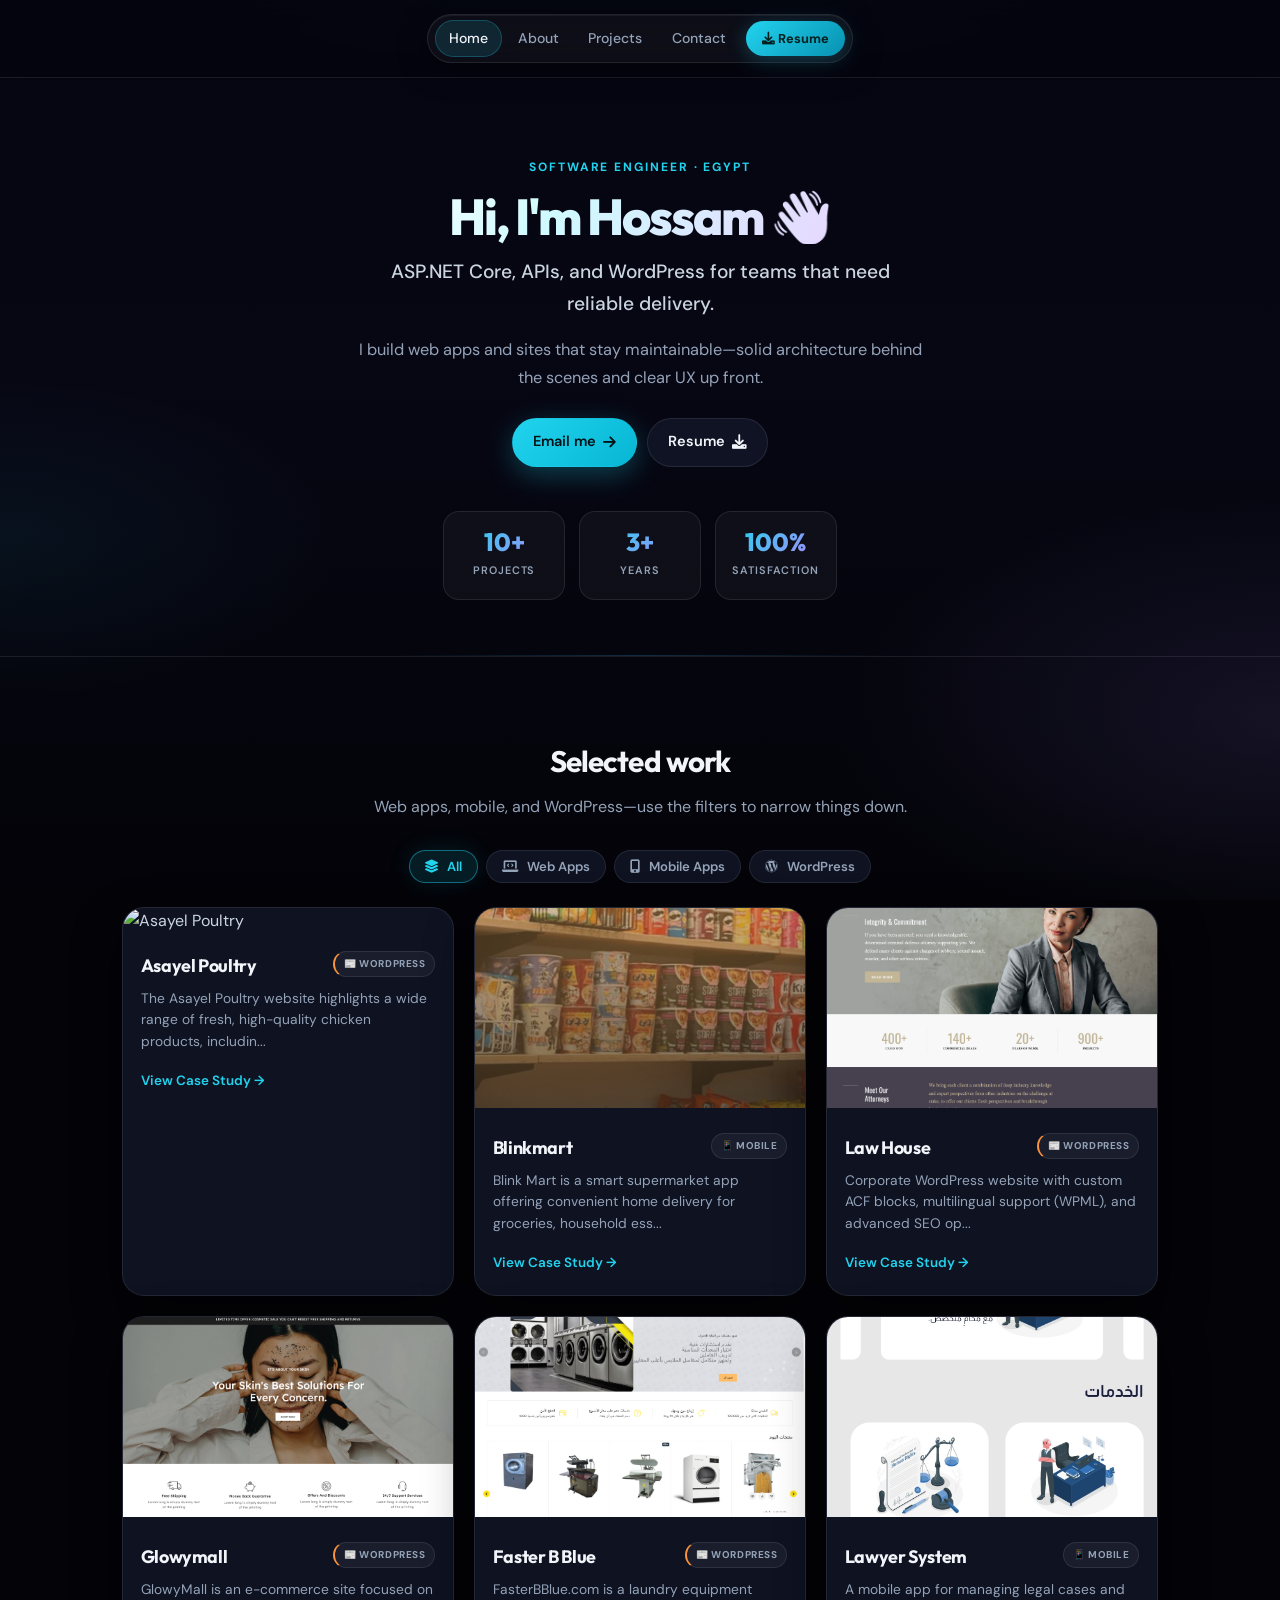
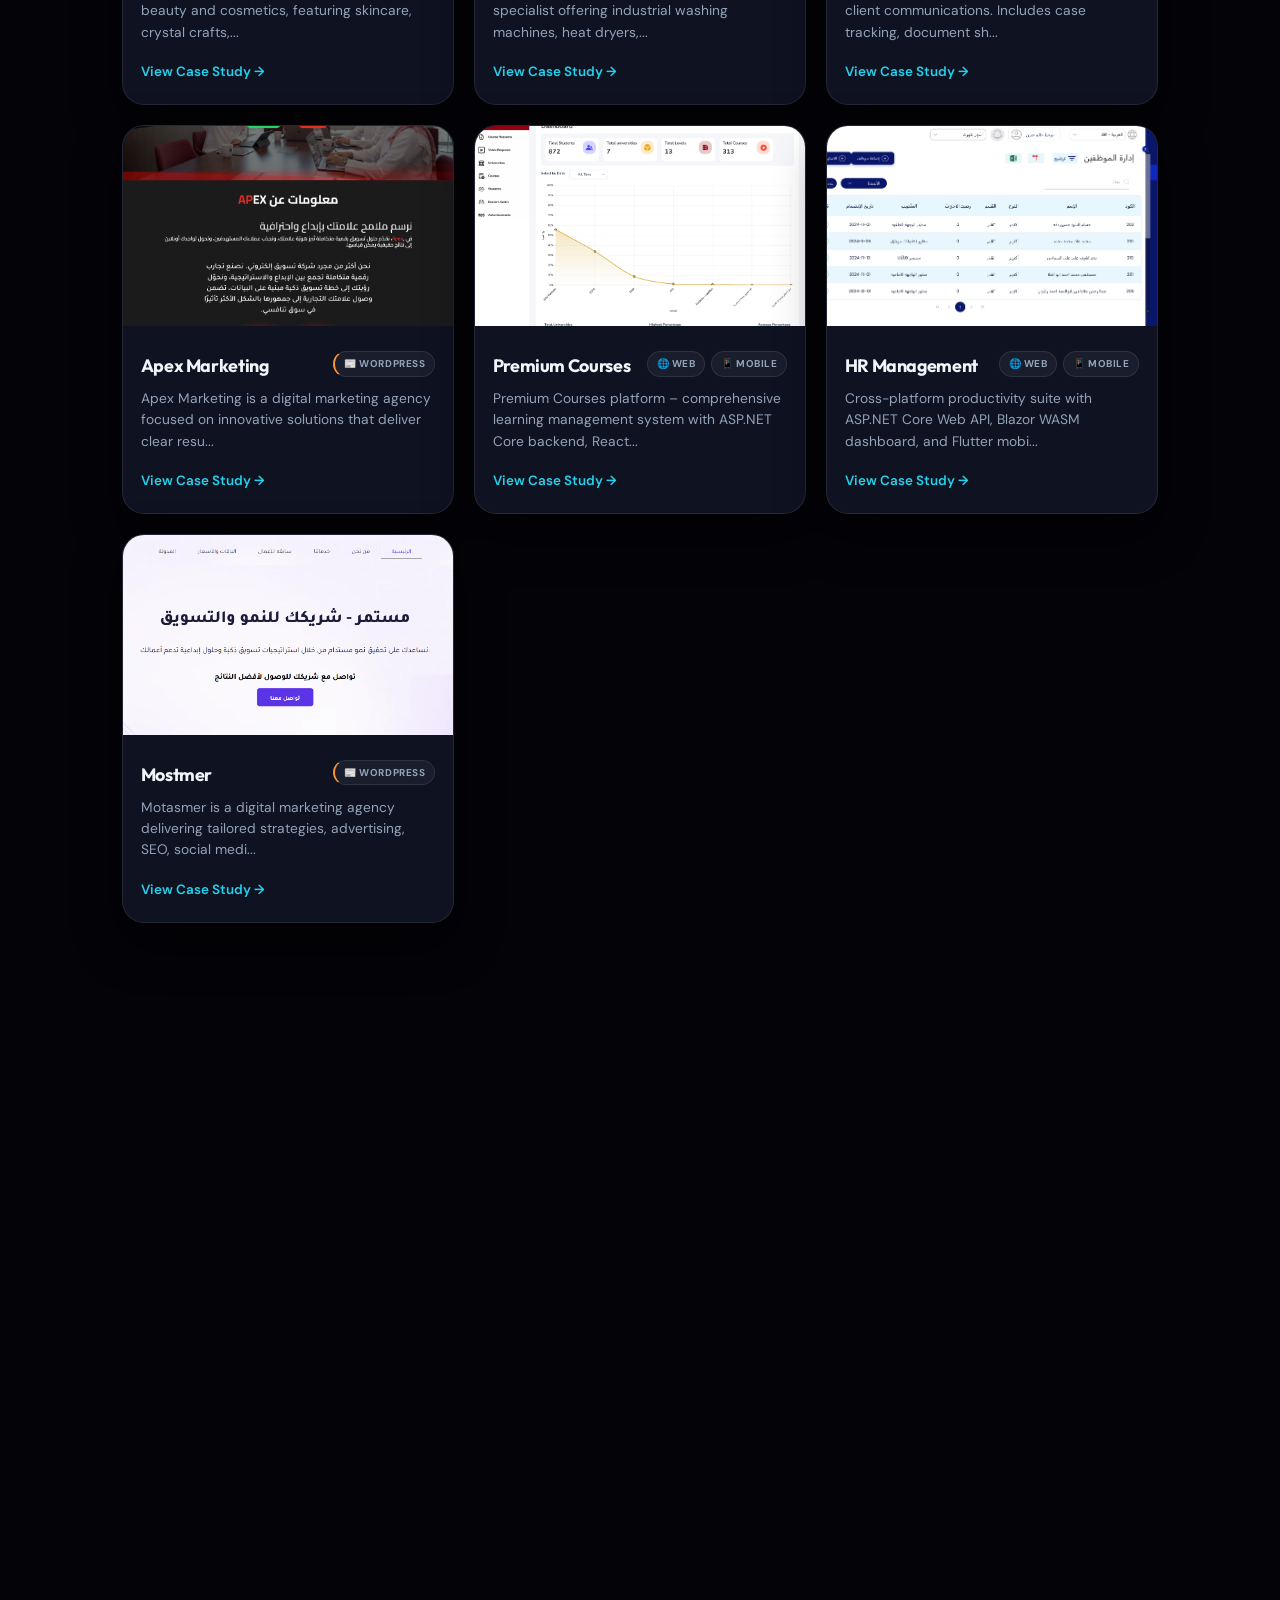
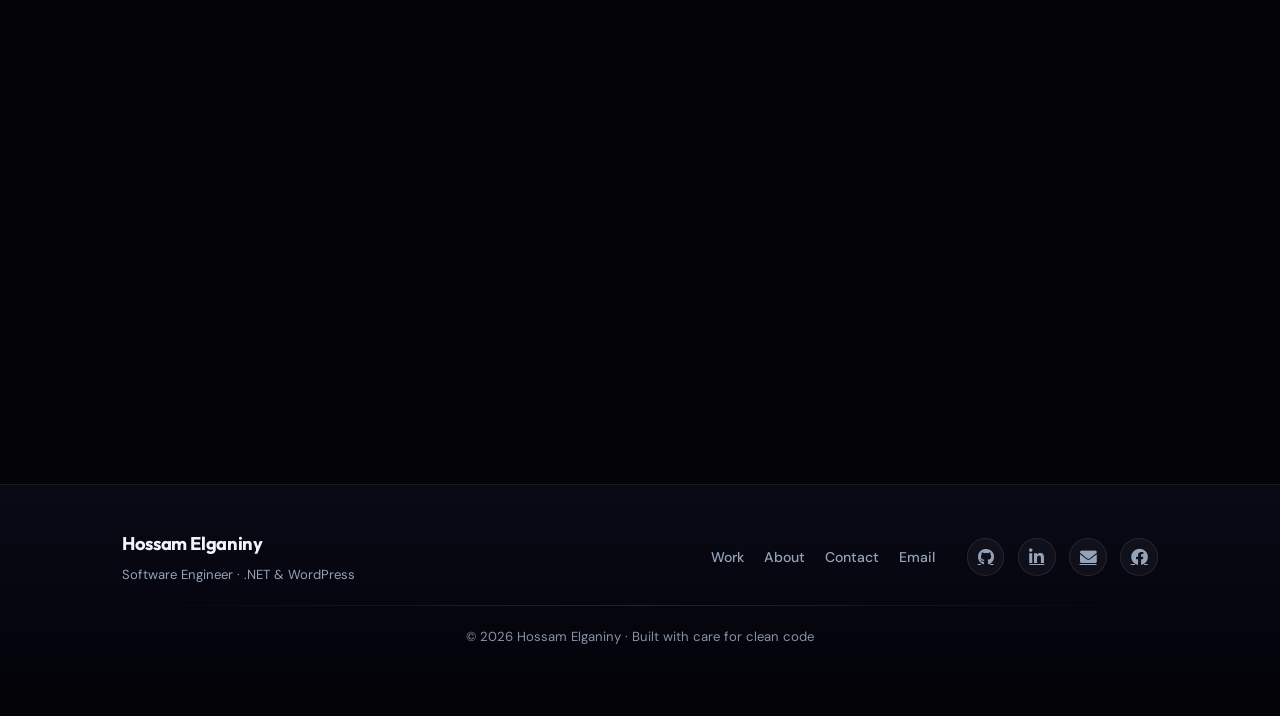
==== index.html @ e91861ee "Enhance EmailJS integration with visitor tracking and detailed logging" ====
<!DOCTYPE html>
<html lang="en">
<head>
  <meta charset="UTF-8">
  <meta name="viewport" content="width=device-width, initial-scale=1.0, viewport-fit=cover">
  <title>Hossam Elganiny | Software Engineer Portfolio</title>
  <!-- Outfit + DM Sans + Font Awesome -->
  <link href="https://fonts.googleapis.com/css2?family=DM+Sans:ital,opsz,wght@0,9..40,400;0,9..40,500;0,9..40,600;0,9..40,700&family=Outfit:wght@400;500;600;700;800&display=swap" rel="stylesheet">
  <link rel="stylesheet" href="https://cdnjs.cloudflare.com/ajax/libs/font-awesome/6.0.0-beta3/css/all.min.css">
  <link rel="stylesheet" href="styles.css">
</head>
<body>

<div id="ambient-layer">
  <canvas id="bg-canvas" aria-hidden="true"></canvas>
  <div class="ambient-gradient"></div>
</div>

<nav class="navbar" aria-label="Main">
  <div class="nav-container nav-container--center">
    <div class="nav-pill">
      <a href="index.html" class="active">Home</a>
      <a href="about.html">About</a>
      <a href="#projects">Projects</a>
      <a href="#contact">Contact</a>
      <a href="#" class="resume-btn" id="resumeNavBtn"><i class="fas fa-download" aria-hidden="true"></i> Resume</a>
    </div>
  </div>
</nav>

<main>
<!-- Hero -->
<section class="page-section--hero hero-modern" aria-labelledby="page-title">
  <div class="shell hero-inner hero-inner--center">
    <div class="hero-content">
      <p class="hero-kicker">Software engineer · Egypt</p>
      <h1 id="page-title">Hi, I'm Hossam <span class="wave" aria-hidden="true">👋</span></h1>
      <p class="title-highlight">ASP.NET Core, APIs, and WordPress for teams that need reliable delivery.</p>
      <p class="hero-description">
        I build web apps and sites that stay maintainable—solid architecture behind the scenes and clear UX up front.
      </p>
      <div class="cta-group">
        <a href="mailto:hossamelsayed676@gmail.com" class="btn btn-primary">Email me <i class="fas fa-arrow-right" aria-hidden="true"></i></a>
        <a href="#" class="btn btn-secondary" id="resumeBtn">Resume <i class="fas fa-download" aria-hidden="true"></i></a>
      </div>
    </div>
    <div class="stats-bar" aria-label="Highlights">
      <div class="stat-item"><span class="stat-number">10+</span><span class="stat-label">Projects</span></div>
      <div class="stat-item"><span class="stat-number">3+</span><span class="stat-label">Years</span></div>
      <div class="stat-item"><span class="stat-number">100%</span><span class="stat-label">Satisfaction</span></div>
    </div>
  </div>
</section>

<!-- Projects -->
<section id="projects" class="page-section page-section--projects reveal" aria-labelledby="projects-heading">
  <div class="shell shell--projects">
    <header class="section-head section-head--center">
      <h2 id="projects-heading">Selected work</h2>
      <p class="section-desc">Web apps, mobile, and WordPress—use the filters to narrow things down.</p>
    </header>
    <div class="filters filters--center">
      <button type="button" class="filter-btn active" data-filter="all"><i class="fas fa-layer-group" aria-hidden="true"></i> All</button>
      <button type="button" class="filter-btn" data-filter="web"><i class="fas fa-laptop-code" aria-hidden="true"></i> Web Apps</button>
      <button type="button" class="filter-btn" data-filter="mobile"><i class="fas fa-mobile-alt" aria-hidden="true"></i> Mobile Apps</button>
      <button type="button" class="filter-btn" data-filter="wordpress"><i class="fab fa-wordpress" aria-hidden="true"></i> WordPress</button>
    </div>
    <div id="projectsGrid" class="projects-grid"></div>
  </div>
</section>

<!-- About -->
<section class="page-section page-section--alt about-section reveal" id="about" aria-labelledby="about-heading">
  <div class="shell">
    <header class="section-head section-head--center">
      <h2 id="about-heading">About me</h2>
      <p class="section-desc">Focus areas and the stack I use most often.</p>
    </header>
    <div class="about-showcase">
      <div class="about-showcase__glow" aria-hidden="true"></div>
      <div class="about-showcase__inner">
        <div class="about-showcase__grid">
          <div class="about-showcase__copy">
            <p>
              I'm a Software Engineer focused on robust backends and interfaces people actually use.
              ASP.NET Core for APIs and apps, WordPress when clients need a flexible CMS—ACF, WooCommerce, and custom builds.
            </p>
            <p>
              Clean code and iteration matter as much as the first launch. Based in Egypt; I work with teams and clients internationally.
            </p>
          </div>
          <aside class="about-showcase__aside" aria-label="Tech stack">
            <span class="about-showcase__label">Stack</span>
            <div class="tech-stack tech-stack--showcase">
              <span>C# / .NET</span>
              <span>ASP.NET Core MVC</span>
              <span>Entity Framework</span>
              <span>SQL Server</span>
              <span>WordPress</span>
              <span>JavaScript</span>
            </div>
          </aside>
        </div>
      </div>
    </div>
  </div>
</section>

<!-- Contact -->
<section id="contact" class="page-section reveal" aria-labelledby="contact-heading">
  <div class="shell">
    <header class="section-head section-head--center">
      <h2 id="contact-heading">Contact</h2>
      <p class="section-desc">Send a short message—scope and timeline are enough to start.</p>
    </header>
    <div class="cta-card">
      <h3>Let's talk</h3>
      <p>Tell me what you're building and when you need it. I'll get back to you as soon as I can.</p>
      <div class="cta-actions">
        <a href="mailto:hossamelsayed676@gmail.com" class="btn btn-primary">Email me</a>
        <a href="#" class="btn btn-outline-light" id="resumeCtaBtn">Resume PDF</a>
      </div>
    </div>
  </div>
</section>
</main>

<footer class="site-footer">
  <div class="shell footer-shell">
    <div class="footer-top">
      <div class="footer-brand">
        <span class="footer-brand__name">Hossam Elganiny</span>
        <span class="footer-brand__tag">Software Engineer · .NET & WordPress</span>
      </div>
      <nav class="footer-links" aria-label="Footer">
        <a href="#projects">Work</a>
        <a href="about.html">About</a>
        <a href="#contact">Contact</a>
        <a href="mailto:hossamelsayed676@gmail.com">Email</a>
      </nav>
      <div class="social-links footer-social">
        <a href="https://github.com/hossamElgainy" target="_blank" rel="noopener noreferrer" aria-label="GitHub"><i class="fab fa-github"></i></a>
        <a href="https://www.linkedin.com/in/hossamelganiny/" target="_blank" rel="noopener noreferrer" aria-label="LinkedIn"><i class="fab fa-linkedin-in"></i></a>
        <a href="mailto:hossamelsayed676@gmail.com" aria-label="Email"><i class="fas fa-envelope"></i></a>
        <a href="https://web.facebook.com/hossam.elganiny.56" target="_blank" rel="noopener noreferrer" aria-label="Facebook"><i class="fab fa-facebook"></i></a>
      </div>
    </div>
    <div class="footer-divider" aria-hidden="true"></div>
    <p class="footer-copy">© 2026 Hossam Elganiny · Built with care for clean code</p>
  </div>
</footer>

<!-- Modal -->
<div id="modalOverlay" class="modal-overlay">
  <div class="modal-container">
    <div class="modal-header">
      <h2 id="modalTitle">Project Name</h2>
      <button class="close-modal" id="closeModalBtn">&times;</button>
    </div>
    <div class="modal-category" id="modalCategories"></div>
    <div class="slider-area">
      <div class="slider-wrapper" id="sliderWrapper">
        <button class="slider-btn prev" id="prevSlideBtn" aria-label="Previous"><i class="fas fa-chevron-left"></i></button>
        <img id="modalSliderImg" class="slider-img" src="" alt="project view">
        <button class="slider-btn next" id="nextSlideBtn" aria-label="Next"><i class="fas fa-chevron-right"></i></button>
      </div>
      <div class="image-counter" id="imageCounter"></div>
    </div>
    <div class="modal-description">
      <p id="modalDescription"></p>
    </div>
  </div>
</div>

<script>
  // ---------- PROJECTS DATA (same as original but enriched with descriptions) ----------
  const projectsData = [
    { id: 2, name: "Asayel Poultry", categories: ["wordpress"], description: "The Asayel Poultry website highlights a wide range of fresh, high-quality chicken products, including breasts, wings, whole chickens, and more. It emphasizes integrated farm operations, halal slaughtering, strict safety protocols, and 100% natural feeding.", thumbnail: "Images/Asayel/asayel1.png", images: ["Images/Asayel/asayel1.png","Images/Asayel/asayel2.png","Images/Asayel/asayel3.png","Images/Asayel/asayel4.png","Images/Asayel/asayel5.png"] },
    { id: 3, name: "Blinkmart", categories: ["mobile"], description: "Blink Mart is a smart supermarket app offering convenient home delivery for groceries, household essentials, and personal care items. Features easy browsing, secure delivery, and data protection.", thumbnail: "Images/blinkmart/blinkmart8.jpeg", images: ["Images/blinkmart/blinkmart8.jpeg","Images/blinkmart/blinkmart1.jpeg","Images/blinkmart/blinkmart6.jpeg","Images/blinkmart/blinkmart3.jpeg","Images/blinkmart/blinkmart4.jpeg","Images/blinkmart/blinkmart2.jpeg","Images/blinkmart/blinkmart5.jpeg","Images/blinkmart/blinkmart7.jpeg"] },
    { id: 4, name: "Law House", categories: ["wordpress"], description: "Corporate WordPress website with custom ACF blocks, multilingual support (WPML), and advanced SEO optimization. Lightning-fast performance and Elementor integration.", thumbnail: "Images/lawhouse/lawhouse1.png", images: ["Images/lawhouse/lawhouse1.png","Images/lawhouse/lawhouse2.png","Images/lawhouse/lawhouse3.png","Images/lawhouse/lawhouse4.png","Images/lawhouse/lawhouse5.png"] },
    { id: 6, name: "Glowymall", categories: ["wordpress"], description: "GlowyMall is an e-commerce site focused on beauty and cosmetics, featuring skincare, crystal crafts, and camping accessories. User-friendly with free shipping and money-back guarantees.", thumbnail: "Images/glowymall/glowymall1.png", images: ["Images/glowymall/glowymall1.png","Images/glowymall/glowymall2.png","Images/glowymall/glowymall3.png","Images/glowymall/glowymall4.png","Images/glowymall/glowymall5.png"] },
    { id: 7, name: "Faster B Blue", categories: ["wordpress"], description: "FasterBBlue.com is a laundry equipment specialist offering industrial washing machines, heat dryers, ironing presses, and boilers. Provides technical consultations and professional maintenance.", thumbnail: "Images/fasterb/fasterbblue1.png", images: ["Images/fasterb/fasterbblue1.png","Images/fasterb/fasterbblue2.png","Images/fasterb/fasterbblue3.png","Images/fasterb/fasterbblue4.png","Images/fasterb/fasterbblue5.png"] },
    { id: 11, name: "Lawyer System", categories: ["mobile"], description: "A mobile app for managing legal cases and client communications. Includes case tracking, document sharing, and secure messaging.", thumbnail: "Images/lawyer/lawyer14.jpeg", images: ["Images/lawyer/lawyer1.jpeg","Images/lawyer/lawyer2.jpeg","Images/lawyer/lawyer3.jpeg","Images/lawyer/lawyer4.jpeg","Images/lawyer/lawyer5.jpeg","Images/lawyer/lawyer6.jpeg","Images/lawyer/lawyer7.jpeg","Images/lawyer/lawyer8.jpeg","Images/lawyer/lawyer9.jpeg","Images/lawyer/lawyer10.jpeg","Images/lawyer/lawyer11.jpeg","Images/lawyer/lawyer12.jpeg","Images/lawyer/lawyer13.jpeg"] },
    { id: 8, name: "Apex Marketing", categories: ["wordpress"], description: "Apex Marketing is a digital marketing agency focused on innovative solutions that deliver clear results. Offers SEO, social media management, and data-driven advertising.", thumbnail: "Images/apex/apexmarketing4.png", images: ["Images/apex/apexmarketing1.png","Images/apex/apexmarketing2.png","Images/apex/apexmarketing3.png","Images/apex/apexmarketing4.png","Images/apex/apexmarketing5.png"] },
    { id: 9, name: "Premium Courses", categories: ["web", "mobile"], description: "Premium Courses platform – comprehensive learning management system with ASP.NET Core backend, React frontend, and Flutter mobile app. Features include course enrollment, progress tracking, video lectures, quizzes, and certificate generation.", thumbnail: "Images/premuim/PremuimCourses1.png", images: ["Images/premuim/PremuimCourses1.png","Images/premuim/PremuimCourses2.png","Images/premuim/PremuimCourses3.png","Images/premuim/PremuimCourses4.png"] },
    { id: 10, name: "HR Management", categories: ["web", "mobile"], description: "Cross-platform productivity suite with ASP.NET Core Web API, Blazor WASM dashboard, and Flutter mobile app. Real-time sync, team boards, and push notifications. Used by 500+ internal teams.", thumbnail: "Images/hr/hr1.png", images: ["Images/hr/hr1.png","Images/hr/hr2.png","Images/hr/hr3.png","Images/hr/hr4.png","Images/hr/hr5.png","Images/hr/hr6.png","Images/hr/hr7.jpeg","Images/hr/hr8.jpeg","Images/hr/hr9.jpeg","Images/hr/hr10.jpeg","Images/hr/hr11.jpeg","Images/hr/hr12.jpeg","Images/hr/hr13.jpeg","Images/hr/hr14.jpeg"] },
    { id: 12, name: "Mostmer", categories: ["wordpress"], description: "Motasmer is a digital marketing agency delivering tailored strategies, advertising, SEO, social media, branding, content, and web solutions for business growth.", thumbnail: "Images/mostmer/1.png", images: ["Images/mostmer/2.png","Images/mostmer/3.png","Images/mostmer/4.png","Images/mostmer/5.png","Images/mostmer/6.png","Images/mostmer/7.png","Images/mostmer/8.png","Images/mostmer/9.png"] },

  ];

  // ------------------- MODAL & SLIDER LOGIC ------------------
  let currentProjectImages = [];
  let currentImageIndex = 0;

  const projectsContainer = document.getElementById("projectsGrid");
  const modalOverlay = document.getElementById("modalOverlay");
  const modalTitle = document.getElementById("modalTitle");
  const modalCategoriesContainer = document.getElementById("modalCategories");
  const modalDescription = document.getElementById("modalDescription");
  const modalSliderImg = document.getElementById("modalSliderImg");
  const imageCounterSpan = document.getElementById("imageCounter");
  const closeModalBtn = document.getElementById("closeModalBtn");
  const prevBtn = document.getElementById("prevSlideBtn");
  const nextBtn = document.getElementById("nextSlideBtn");

  function closeModal() {
    modalOverlay.classList.remove("is-open");
    document.body.style.overflow = "auto";
  }
  function updateSliderImage() {
    if (currentProjectImages.length === 0) return;
    modalSliderImg.src = currentProjectImages[currentImageIndex];
    if (imageCounterSpan) imageCounterSpan.innerText = `${currentImageIndex + 1} / ${currentProjectImages.length}`;
  }
  function nextSlide() { if (currentProjectImages.length) { currentImageIndex = (currentImageIndex + 1) % currentProjectImages.length; updateSliderImage(); } }
  function prevSlide() { if (currentProjectImages.length) { currentImageIndex = (currentImageIndex - 1 + currentProjectImages.length) % currentProjectImages.length; updateSliderImage(); } }
  function openProjectModal(projectId) {
    const project = projectsData.find(p => p.id === projectId);
    if (!project) return;
    modalTitle.innerText = project.name;
    modalDescription.innerText = project.description;
    const catMap = { web: "🌐 Web App", mobile: "📱 Mobile App", wordpress: "📰 WordPress" };
    modalCategoriesContainer.innerHTML = project.categories.map(cat => `<span class="cat-badge ${cat === 'wordpress' ? 'wordpress' : ''}">${catMap[cat] || cat}</span>`).join('');
    currentProjectImages = [...project.images];
    if (!currentProjectImages.length) currentProjectImages = ["https://picsum.photos/id/0/800/500"];
    currentImageIndex = 0;
    updateSliderImage();
    modalOverlay.classList.add("is-open");
    document.body.style.overflow = "hidden";
  }

  // RENDER PROJECTS with enhanced card layout
  let activeFilter = "all";
  function renderProjects() {
    let filteredProjects = activeFilter === "all" ? projectsData : projectsData.filter(p => p.categories.includes(activeFilter));
    if (filteredProjects.length === 0) {
      projectsContainer.innerHTML = `<div class="empty-state">No projects in this category—try another filter.</div>`;
      return;
    }
    projectsContainer.innerHTML = filteredProjects.map(project => {
      const catDisplay = project.categories.map(c => `<span class="cat-badge ${c === 'wordpress' ? 'wordpress' : ''}">${c === 'web' ? '🌐 Web' : (c === 'mobile' ? '📱 Mobile' : '📰 WordPress')}</span>`).join('');
      return `
        <div class="project-card" data-id="${project.id}">
          <div class="card-img-wrapper"><img class="card-img" src="${project.thumbnail}" alt="${project.name}" loading="lazy" onerror="this.src='https://picsum.photos/id/1/400/260'"></div>
          <div class="card-info">
            <div class="project-header"><h3>${project.name}</h3><div class="category-tags">${catDisplay}</div></div>
            <p class="project-bio">${project.description.substring(0, 100)}${project.description.length > 100 ? '...' : ''}</p>
            <div class="card-footer"><button class="project-demo-btn">View Case Study →</button></div>
          </div>
        </div>
      `;
    }).join('');
    document.querySelectorAll('.project-card').forEach(card => {
      const idAttr = card.getAttribute('data-id');
      if (idAttr) card.addEventListener('click', (e) => { e.stopPropagation(); openProjectModal(parseInt(idAttr)); });
    });
  }

  // FILTER EVENT
  const filterBtns = document.querySelectorAll('.filter-btn');
  function setActiveFilter(filterValue) {
    activeFilter = filterValue;
    filterBtns.forEach(btn => { if (btn.getAttribute('data-filter') === filterValue) btn.classList.add('active'); else btn.classList.remove('active'); });
    renderProjects();
  }
  filterBtns.forEach(btn => btn.addEventListener('click', () => setActiveFilter(btn.getAttribute('data-filter'))));

  // MODAL CONTROLS
  closeModalBtn.addEventListener('click', closeModal);
  modalOverlay.addEventListener('click', (e) => { if (e.target === modalOverlay) closeModal(); });
  prevBtn.addEventListener('click', (e) => { e.stopPropagation(); prevSlide(); });
  nextBtn.addEventListener('click', (e) => { e.stopPropagation(); nextSlide(); });
  document.addEventListener('keydown', (e) => {
    if (!modalOverlay.classList.contains('is-open')) return;
    if (e.key === 'ArrowLeft') { prevSlide(); e.preventDefault(); }
    else if (e.key === 'ArrowRight') { nextSlide(); e.preventDefault(); }
    else if (e.key === 'Escape') { closeModal(); e.preventDefault(); }
  });

 function bindResume(el) {
    el?.addEventListener('click', (e) => {
        e.preventDefault();
        
        const resumeUrl = "https://drive.google.com/uc?export=download&id=1dfZWVOH4s9GMu8-n0MBRi5Fx2hiuJVAJ";
        
        // Create a temporary link and trigger download
        const link = document.createElement('a');
        link.href = resumeUrl;
        link.download = "Resume.pdf"; // You can change the filename here
        document.body.appendChild(link);
        link.click();
        document.body.removeChild(link);
    });
}
  bindResume(document.getElementById('resumeBtn'));
  bindResume(document.getElementById('resumeCtaBtn'));
  bindResume(document.getElementById('resumeNavBtn'));

  renderProjects();
</script>
<script src="canvas-bg.js" defer></script>
<script src="animations.js" defer></script>

<!-- EmailJS -->
<script src="https://cdn.jsdelivr.net/npm/@emailjs/browser@4/dist/email.min.js"></script>

<script>
document.addEventListener("DOMContentLoaded", function () {

    // ============================================
    // EmailJS Configuration
    // ============================================

    emailjs.init({
        publicKey: "_1kh5tsAbWetJhDzh"
    });


    // ============================================
    // Detect Device
    // ============================================

    function getDeviceType() {

        const width = window.innerWidth;

        if (/Mobi|Android|iPhone|iPad|iPod/i.test(navigator.userAgent)) {
            return "Mobile";
        }

        if (width <= 1024) {
            return "Tablet";
        }

        return "Desktop";
    }


    // ============================================
    // Detect Browser
    // ============================================

    function getBrowser() {

        const userAgent = navigator.userAgent;

        if (userAgent.includes("Edg/")) {
            return "Microsoft Edge";
        }

        if (userAgent.includes("OPR/") || userAgent.includes("Opera")) {
            return "Opera";
        }

        if (userAgent.includes("Chrome")) {
            return "Google Chrome";
        }

        if (userAgent.includes("Firefox")) {
            return "Mozilla Firefox";
        }

        if (userAgent.includes("Safari")) {
            return "Safari";
        }

        return "Unknown Browser";
    }


    // ============================================
    // Detect Operating System
    // ============================================

    function getOperatingSystem() {

        const userAgent = navigator.userAgent;

        if (/Windows NT/i.test(userAgent)) {
            return "Windows";
        }

        if (/Mac OS X/i.test(userAgent)) {
            return "macOS";
        }

        if (/Android/i.test(userAgent)) {
            return "Android";
        }

        if (/iPhone|iPad|iPod/i.test(userAgent)) {
            return "iOS";
        }

        if (/Linux/i.test(userAgent)) {
            return "Linux";
        }

        return "Unknown OS";
    }


    // ============================================
    // Get Traffic Source
    // ============================================

    function getTrafficSource() {

        const referrer = document.referrer;

        if (!referrer) {
            return "Direct Visit";
        }

        try {

            const referrerURL = new URL(referrer);

            const hostname = referrerURL.hostname.toLowerCase();

            if (hostname.includes("google")) {
                return "Google";
            }

            if (hostname.includes("facebook")) {
                return "Facebook";
            }

            if (hostname.includes("instagram")) {
                return "Instagram";
            }

            if (hostname.includes("linkedin")) {
                return "LinkedIn";
            }

            if (hostname.includes("twitter") || hostname.includes("x.com")) {
                return "X / Twitter";
            }

            if (hostname.includes("youtube")) {
                return "YouTube";
            }

            return hostname;

        } catch (error) {

            return referrer;
        }
    }


    // ============================================
    // Get Visitor Location
    // ============================================

    fetch("https://ipapi.co/json/")
        .then(function (response) {

            if (!response.ok) {
                throw new Error("Location API request failed");
            }

            return response.json();
        })

        .then(function (visitor) {

            console.log("Visitor Data:", visitor);


            // ============================================
            // Visitor Information
            // ============================================

            const ipAddress =
                visitor.ip || "Unknown";

            const country =
                visitor.country_name || "Unknown";

            const city =
                visitor.city || "Unknown";

            const region =
                visitor.region || "Unknown";

            const timezone =
                visitor.timezone || "Unknown";


            // ============================================
            // Browser Information
            // ============================================

            const device =
                getDeviceType();

            const browser =
                getBrowser();

            const operatingSystem =
                getOperatingSystem();

            const language =
                navigator.language || "Unknown";

            const screenSize =
                `${window.screen.width} x ${window.screen.height}`;


            // ============================================
            // Page Information
            // ============================================

            const pageURL =
                window.location.href;

            const pageTitle =
                document.title;

            const referrer =
                document.referrer || "Direct Visit";

            const trafficSource =
                getTrafficSource();


            // ============================================
            // Visit Time
            // ============================================

            const visitTime =
                new Date().toLocaleString("en-US", {
                    dateStyle: "full",
                    timeStyle: "long"
                });


            // ============================================
            // Create Email Message
            // ============================================

            const message = `
            🌍  LOCATION
            ━━━━━━━━━━━━━━━━━━━━━━━━━━━━

            📍 Country:${country}

            🏙️ City:${city}

            🗺️ Region:${region}

            🌐 IP Address:${ipAddress}

            🕐 Timezone:${timezone}


            📊  VISIT INFORMATION
            ━━━━━━━━━━━━━━━━━━━━━━━━━━━━

            🕒 Visit Time:${visitTime}

            📄 Page:${pageTitle}

            🔗 URL:${pageURL}

            🚦 Traffic Source:${trafficSource}

            ↩️ Referrer:${referrer}


            💻  DEVICE INFORMATION
            ━━━━━━━━━━━━━━━━━━━━━━━━━━━━

            📱 Device:${device}

            🖥️ Operating System:${operatingSystem}

            🌐 Browser:${browser}

            🌎 Language:${language}

            📐 Screen Size:${screenSize}


            🔎  BROWSER INFORMATION
            ━━━━━━━━━━━━━━━━━━━━━━━━━━━━

            ${navigator.userAgent}
            `;

            // ============================================
            // EmailJS Template Parameters
            // ============================================

            const templateParams = {

                name: "Portfolio Visitor",

                time: visitTime,

                message: message

            };


            // ============================================
            // Send Email
            // ============================================

            console.log("Sending visitor notification...");
            console.log(templateParams);


            emailjs.send(
                "service_yz21ite",
                "template_0rd8aon",
                templateParams
            )

            .then(function (response) {

                console.log(
                    "EMAIL SENT SUCCESSFULLY"
                );

                console.log(
                    "Status:",
                    response.status
                );

                console.log(
                    "Response:",
                    response.text
                );

            })

            .catch(function (error) {

                console.error(
                    "EMAIL FAILED"
                );

                console.error(
                    "Status:",
                    error.status
                );

                console.error(
                    "Message:",
                    error.text
                );

                console.error(
                    "Full Error:",
                    error
                );

            });

        })

        .catch(function (error) {

            console.error(
                "Failed to get visitor location:",
                error
            );

        });

});
</script>

</body>
</html>
---- styles.css ----
/* ===== Dark portfolio + canvas ambient + motion ===== */
:root {
  --void: #030308;
  --bg: #06060f;
  --bg-elevated: #0c1020;
  --surface: rgba(255, 255, 255, 0.04);
  --surface-strong: rgba(18, 22, 40, 0.82);
  --border: rgba(255, 255, 255, 0.09);
  --border-glow: rgba(56, 189, 248, 0.28);
  --text: #f1f5f9;
  --text-body: #cbd5e1;
  --text-muted: #94a3b8;
  --accent: #22d3ee;
  --accent-2: #a78bfa;
  --accent-hover: #06b6d4;
  --accent-dim: rgba(34, 211, 238, 0.12);
  --danger: #fb7185;
  --radius: 16px;
  --radius-lg: 22px;
  --radius-xl: 28px;
  --radius-pill: 999px;
  --font-display: "Outfit", system-ui, sans-serif;
  --font-sans: "DM Sans", system-ui, sans-serif;
  --max-page: 1100px;
  --max-wide: 1180px;
  --section-pad: clamp(3rem, 8vw, 5rem);
  --ease-out: cubic-bezier(0.22, 1, 0.36, 1);
  --shadow-glass: 0 20px 50px rgba(0, 0, 0, 0.45);
}

*,
*::before,
*::after {
  margin: 0;
  padding: 0;
  box-sizing: border-box;
}

html {
  scroll-behavior: smooth;
}

@media (prefers-reduced-motion: reduce) {
  html {
    scroll-behavior: auto;
  }
}

body {
  font-family: var(--font-sans);
  color: var(--text-body);
  line-height: 1.65;
  font-size: 16px;
  overflow-x: hidden;
  min-height: 100vh;
  padding-bottom: 2.5rem;
  background: var(--void);
  -webkit-font-smoothing: antialiased;
}

/* Ambient stack: canvas + vignette (below all UI) */
#ambient-layer {
  position: fixed;
  inset: 0;
  z-index: 0;
  pointer-events: none;
  overflow: hidden;
}

#bg-canvas {
  display: block;
  width: 100%;
  height: 100%;
}

.ambient-gradient {
  position: absolute;
  inset: 0;
  background:
    radial-gradient(ellipse 100% 70% at 50% -30%, rgba(34, 211, 238, 0.14), transparent 55%),
    radial-gradient(ellipse 70% 50% at 100% 80%, rgba(167, 139, 250, 0.1), transparent 50%),
    radial-gradient(ellipse 60% 40% at 0% 60%, rgba(34, 211, 238, 0.06), transparent 45%),
    linear-gradient(180deg, #050510 0%, #070714 40%, #030308 100%);
}

body > *:not(#ambient-layer):not(#modalOverlay) {
  position: relative;
  z-index: 1;
}

#modalOverlay.modal-overlay {
  z-index: 10000;
}

::-webkit-scrollbar {
  width: 9px;
}
::-webkit-scrollbar-track {
  background: #0c0c14;
}
::-webkit-scrollbar-thumb {
  background: #334155;
  border-radius: 8px;
}
::-webkit-scrollbar-thumb:hover {
  background: #475569;
}

:focus-visible {
  outline: 2px solid var(--accent);
  outline-offset: 3px;
}

.visually-hidden {
  position: absolute;
  width: 1px;
  height: 1px;
  padding: 0;
  margin: -1px;
  overflow: hidden;
  clip: rect(0, 0, 0, 0);
  white-space: nowrap;
  border: 0;
}

.shell {
  max-width: var(--max-page);
  margin: 0 auto;
  padding-left: clamp(1.15rem, 4vw, 2rem);
  padding-right: clamp(1.15rem, 4vw, 2rem);
}

/* ---------- Scroll reveal ---------- */
.reveal {
  opacity: 0;
  transform: translate3d(0, 36px, 0) scale(0.985);
  filter: blur(8px);
  transition:
    opacity 0.85s var(--ease-out),
    transform 0.85s var(--ease-out),
    filter 0.65s var(--ease-out);
  will-change: opacity, transform, filter;
}

.reveal.is-visible {
  opacity: 1;
  transform: translate3d(0, 0, 0) scale(1);
  filter: blur(0);
}

@media (prefers-reduced-motion: reduce) {
  .reveal {
    opacity: 1;
    transform: none;
    filter: none;
    transition: none;
  }
}

/* ---------- Nav ---------- */
.navbar {
  position: sticky;
  top: 0;
  z-index: 100;
  background: rgba(6, 6, 15, 0.65);
  backdrop-filter: blur(16px);
  -webkit-backdrop-filter: blur(16px);
  border-bottom: 1px solid var(--border);
  transition: background 0.35s ease, box-shadow 0.35s ease, border-color 0.35s ease;
}

.navbar.navbar--scrolled {
  background: rgba(5, 5, 12, 0.88);
  box-shadow: 0 12px 40px rgba(0, 0, 0, 0.35);
  border-bottom-color: rgba(255, 255, 255, 0.06);
}

.nav-container {
  max-width: var(--max-wide);
  margin: 0 auto;
  padding: 0.85rem clamp(1.15rem, 4vw, 2rem);
  display: flex;
  justify-content: center;
  align-items: center;
}

.nav-container--center {
  justify-content: center;
}

.nav-pill {
  display: flex;
  align-items: center;
  flex-wrap: wrap;
  justify-content: center;
  gap: 0.2rem 0.15rem;
  padding: 0.35rem 0.45rem;
  background: rgba(255, 255, 255, 0.04);
  border: 1px solid var(--border);
  border-radius: var(--radius-pill);
  backdrop-filter: blur(12px);
  box-shadow: 0 8px 32px rgba(0, 0, 0, 0.25), inset 0 1px 0 rgba(255, 255, 255, 0.06);
}

.nav-pill > a:not(.resume-btn) {
  color: var(--text-muted);
  text-decoration: none;
  font-weight: 500;
  font-size: 0.88rem;
  padding: 0.42rem 0.85rem;
  border-radius: var(--radius-pill);
  transition: color 0.2s ease, background 0.2s ease;
}

.nav-pill > a:not(.resume-btn):hover {
  color: var(--text);
  background: rgba(255, 255, 255, 0.06);
}

.nav-pill > a:not(.resume-btn).active {
  color: var(--text);
  background: rgba(34, 211, 238, 0.12);
  box-shadow: inset 0 0 0 1px rgba(34, 211, 238, 0.25);
}

.nav-pill .resume-btn {
  margin-left: 0.25rem;
}

.resume-btn {
  background: linear-gradient(135deg, var(--accent), #0891b2);
  padding: 0.42rem 1rem;
  border-radius: var(--radius-pill);
  color: #04201f !important;
  font-weight: 700;
  font-size: 0.8rem;
  box-shadow: 0 4px 20px rgba(34, 211, 238, 0.25);
  transition: transform 0.2s ease, filter 0.2s ease;
  text-decoration: none;
}

.resume-btn:hover {
  filter: brightness(1.08);
  transform: translateY(-1px);
}

/* ---------- Sections ---------- */
.page-section {
  padding: var(--section-pad) 0;
}

.page-section--alt {
  background: linear-gradient(180deg, rgba(255, 255, 255, 0.02), transparent);
  border-top: 1px solid var(--border);
  border-bottom: 1px solid var(--border);
}

.page-section--hero {
  padding: clamp(2.75rem, 9vw, 5rem) 0 clamp(2rem, 6vw, 3.5rem);
}

.section-head {
  margin-bottom: 1.85rem;
  max-width: 40rem;
}

.section-head--center {
  margin-left: auto;
  margin-right: auto;
  text-align: center;
  max-width: 42rem;
}

.section-head h2 {
  font-family: var(--font-display);
  font-size: clamp(1.4rem, 2.8vw, 1.85rem);
  font-weight: 700;
  letter-spacing: -0.03em;
  color: var(--text);
  margin-bottom: 0.5rem;
}

.section-desc {
  font-size: 1rem;
  color: var(--text-muted);
  line-height: 1.65;
}

/* ---------- Hero ---------- */
.hero-modern {
  position: relative;
  border-bottom: 1px solid var(--border);
  animation: hero-enter 0.9s var(--ease-out) both;
}

@keyframes hero-enter {
  from {
    opacity: 0;
    transform: translate3d(0, 24px, 0);
    filter: blur(6px);
  }
  to {
    opacity: 1;
    transform: translate3d(0, 0, 0);
    filter: blur(0);
  }
}

@media (prefers-reduced-motion: reduce) {
  .hero-modern {
    animation: none;
  }
}

.hero-modern::after {
  content: "";
  position: absolute;
  left: 50%;
  bottom: 0;
  transform: translateX(-50%);
  width: min(90%, 520px);
  height: 1px;
  background: linear-gradient(90deg, transparent, var(--border-glow), transparent);
  opacity: 0.8;
}

.hero-inner {
  display: flex;
  flex-direction: column;
  gap: clamp(1.75rem, 4vw, 2.75rem);
}

.hero-inner--center {
  align-items: center;
  text-align: center;
}

.hero-inner--center .hero-content {
  margin-left: auto;
  margin-right: auto;
}

.hero-inner--center .title-highlight,
.hero-inner--center .hero-description {
  margin-left: auto;
  margin-right: auto;
}

.hero-inner--center .cta-group {
  justify-content: center;
}

.hero-inner--center .stats-bar {
  margin-left: auto;
  margin-right: auto;
}

.hero-kicker {
  font-size: 0.75rem;
  font-weight: 700;
  letter-spacing: 0.16em;
  text-transform: uppercase;
  color: var(--accent);
  margin-bottom: 0.75rem;
  animation: pulse-soft 3.5s ease-in-out infinite;
}

@keyframes pulse-soft {
  0%,
  100% {
    opacity: 0.85;
  }
  50% {
    opacity: 1;
  }
}

@media (prefers-reduced-motion: reduce) {
  .hero-kicker {
    animation: none;
  }
}

.hero-content {
  max-width: 38rem;
}

.hero-content h1 {
  font-family: var(--font-display);
  font-size: clamp(2.15rem, 6vw, 3.15rem);
  font-weight: 800;
  line-height: 1.08;
  letter-spacing: -0.04em;
  margin-bottom: 0.75rem;
  background: linear-gradient(120deg, #ffffff 0%, #cffafe 35%, #e9d5ff 90%);
  -webkit-background-clip: text;
  background-clip: text;
  color: transparent;
}

.wave {
  display: inline-block;
  animation: wave-animation 2.4s ease-in-out infinite;
}

@keyframes wave-animation {
  0% {
    transform: rotate(0deg);
  }
  25% {
    transform: rotate(14deg);
  }
  50% {
    transform: rotate(-8deg);
  }
  75% {
    transform: rotate(6deg);
  }
  100% {
    transform: rotate(0deg);
  }
}

@media (prefers-reduced-motion: reduce) {
  .wave {
    animation: none;
  }
}

.title-highlight {
  font-size: clamp(1.02rem, 2vw, 1.2rem);
  color: var(--text-body);
  font-weight: 500;
  margin-bottom: 1rem;
  max-width: 34rem;
}

.hero-description {
  font-size: 1.02rem;
  color: var(--text-muted);
  max-width: 36rem;
  margin-bottom: 1.6rem;
  line-height: 1.75;
}

.cta-group {
  display: flex;
  gap: 0.65rem;
  flex-wrap: wrap;
  align-items: center;
}

.btn {
  padding: 0.7rem 1.25rem;
  border-radius: var(--radius-pill);
  font-weight: 600;
  text-decoration: none;
  transition: transform 0.2s ease, box-shadow 0.25s ease, border-color 0.2s ease, background 0.2s ease;
  display: inline-flex;
  align-items: center;
  gap: 0.45rem;
  cursor: pointer;
  border: 1px solid transparent;
  font-family: inherit;
  font-size: 0.91rem;
}

.btn-primary {
  background: linear-gradient(135deg, var(--accent), #06b6d4);
  color: #041216;
  box-shadow: 0 8px 28px rgba(34, 211, 238, 0.28);
}

.btn-primary:hover {
  transform: translateY(-2px);
  box-shadow: 0 14px 36px rgba(34, 211, 238, 0.35);
}

.btn-secondary {
  background: var(--surface-strong);
  color: var(--text);
  border-color: var(--border);
  backdrop-filter: blur(10px);
}

.btn-secondary:hover {
  border-color: var(--border-glow);
  color: var(--accent);
}

.stats-bar {
  display: grid;
  grid-template-columns: repeat(3, 1fr);
  gap: 0.85rem;
  max-width: 38rem;
}

.stat-item {
  background: var(--surface);
  border: 1px solid var(--border);
  border-radius: var(--radius);
  padding: 1rem 1.05rem;
  backdrop-filter: blur(12px);
  transition: border-color 0.25s ease, transform 0.25s ease;
}

.stat-item:hover {
  border-color: rgba(34, 211, 238, 0.35);
  transform: translateY(-2px);
}

.stat-number {
  font-family: var(--font-display);
  font-size: 1.55rem;
  font-weight: 800;
  background: linear-gradient(135deg, var(--accent), var(--accent-2));
  -webkit-background-clip: text;
  background-clip: text;
  color: transparent;
  display: block;
  line-height: 1.15;
}

.stat-label {
  font-size: 0.68rem;
  font-weight: 600;
  color: var(--text-muted);
  letter-spacing: 0.08em;
  text-transform: uppercase;
  margin-top: 0.35rem;
}

/* ---------- Filters & projects ---------- */
.shell--projects {
  display: flex;
  flex-direction: column;
  align-items: center;
  width: 100%;
}

.shell--projects .projects-grid {
  width: 100%;
  max-width: var(--max-wide);
}

.filters {
  display: flex;
  flex-wrap: wrap;
  gap: 0.5rem;
  margin-bottom: 1.5rem;
}

.filters--center {
  justify-content: center;
}

.filter-btn {
  background: var(--surface-strong);
  padding: 0.45rem 0.95rem;
  font-size: 0.82rem;
  font-weight: 600;
  border-radius: var(--radius-pill);
  color: var(--text-muted);
  cursor: pointer;
  transition: background 0.2s ease, color 0.2s ease, border-color 0.2s ease, transform 0.15s ease;
  font-family: inherit;
  border: 1px solid var(--border);
}

.filter-btn i {
  margin-right: 0.35rem;
}

.filter-btn.active {
  background: var(--accent-dim);
  color: var(--accent);
  border-color: rgba(34, 211, 238, 0.45);
  box-shadow: 0 0 24px rgba(34, 211, 238, 0.12);
}

.filter-btn:hover:not(.active) {
  color: var(--text);
  border-color: rgba(255, 255, 255, 0.14);
}

.projects-grid {
  display: grid;
  grid-template-columns: repeat(auto-fill, minmax(272px, 1fr));
  gap: 1.25rem;
}

.project-card {
  background: var(--surface-strong);
  border-radius: var(--radius-lg);
  overflow: hidden;
  border: 1px solid var(--border);
  transition: transform 0.3s var(--ease-out), box-shadow 0.35s ease, border-color 0.25s ease;
  cursor: pointer;
  backdrop-filter: blur(14px);
  box-shadow: var(--shadow-glass);
}

.project-card:hover {
  transform: translateY(-6px);
  border-color: rgba(34, 211, 238, 0.35);
  box-shadow: 0 24px 60px rgba(0, 0, 0, 0.55), 0 0 0 1px rgba(34, 211, 238, 0.12);
}

.card-img {
  width: 100%;
  height: 200px;
  object-fit: cover;
  transition: transform 0.45s var(--ease-out);
}

.project-card:hover .card-img {
  transform: scale(1.05);
}

.card-info {
  padding: 1.05rem 1.1rem 1.15rem;
}

.project-header {
  display: flex;
  justify-content: space-between;
  align-items: flex-start;
  flex-wrap: wrap;
  gap: 0.5rem;
  margin-bottom: 0.35rem;
}

.card-info h3 {
  font-family: var(--font-display);
  font-size: 1.12rem;
  font-weight: 700;
  letter-spacing: -0.02em;
  color: var(--text);
}

.project-bio {
  color: var(--text-muted);
  font-size: 0.86rem;
  line-height: 1.55;
  margin: 0.45rem 0 0.9rem;
}

.card-footer {
  display: flex;
  justify-content: flex-start;
}

.project-demo-btn {
  background: transparent;
  border: none;
  color: var(--accent);
  font-weight: 600;
  display: inline-flex;
  align-items: center;
  gap: 0.35rem;
  cursor: pointer;
  padding: 0.35rem 0;
  font-size: 0.84rem;
  transition: gap 0.2s ease, color 0.2s ease;
  font-family: inherit;
}

.project-demo-btn:hover {
  color: var(--text);
  gap: 0.55rem;
}

.category-tags {
  display: flex;
  flex-wrap: wrap;
  gap: 0.35rem;
}

.cat-badge {
  background: rgba(255, 255, 255, 0.05);
  padding: 0.22rem 0.55rem;
  border-radius: var(--radius-pill);
  font-size: 0.62rem;
  font-weight: 700;
  letter-spacing: 0.06em;
  text-transform: uppercase;
  color: var(--text-muted);
  border: 1px solid var(--border);
}

.cat-badge.wordpress {
  border-left: 2px solid #fb923c;
}

.empty-state {
  grid-column: 1 / -1;
  text-align: center;
  padding: 3rem 1rem;
  color: var(--text-muted);
  font-size: 0.95rem;
}

/* ---------- About (home) ---------- */
.about-showcase {
  position: relative;
  max-width: 880px;
  margin: 0 auto;
  padding: 1px;
  border-radius: var(--radius-xl);
  background: linear-gradient(135deg, rgba(34, 211, 238, 0.35), rgba(167, 139, 250, 0.28), rgba(34, 211, 238, 0.15));
}

.about-showcase__glow {
  position: absolute;
  inset: -30%;
  background: radial-gradient(circle at 40% 40%, rgba(34, 211, 238, 0.12), transparent 55%);
  pointer-events: none;
  z-index: 0;
}

.about-showcase__inner {
  position: relative;
  z-index: 1;
  border-radius: calc(var(--radius-xl) - 1px);
  background: rgba(10, 12, 28, 0.92);
  border: 1px solid rgba(255, 255, 255, 0.06);
  backdrop-filter: blur(16px);
  overflow: hidden;
}

.about-showcase__grid {
  display: grid;
  grid-template-columns: 1.25fr 1fr;
  gap: clamp(1.5rem, 4vw, 2.5rem);
  padding: clamp(1.5rem, 4vw, 2.25rem);
}

.about-showcase__copy p {
  font-size: 1.02rem;
  color: var(--text-muted);
  margin-bottom: 1rem;
  line-height: 1.78;
}

.about-showcase__copy p:last-child {
  margin-bottom: 0;
}

.about-showcase__aside {
  padding: 1.15rem 1.2rem;
  border-radius: var(--radius-lg);
  background: rgba(255, 255, 255, 0.03);
  border: 1px solid var(--border);
  align-self: start;
}

.about-showcase__label {
  display: block;
  font-size: 0.72rem;
  font-weight: 700;
  letter-spacing: 0.14em;
  text-transform: uppercase;
  color: var(--accent);
  margin-bottom: 0.85rem;
}

.tech-stack--showcase {
  display: flex;
  flex-wrap: wrap;
  gap: 0.45rem;
  margin-top: 0;
}

.tech-stack--showcase span {
  background: rgba(34, 211, 238, 0.08);
  padding: 0.4rem 0.75rem;
  border-radius: var(--radius-pill);
  font-size: 0.76rem;
  font-weight: 500;
  color: var(--text-body);
  border: 1px solid rgba(34, 211, 238, 0.15);
  transition: border-color 0.2s ease, background 0.2s ease;
}

.tech-stack--showcase span:hover {
  border-color: rgba(167, 139, 250, 0.35);
  background: rgba(167, 139, 250, 0.08);
}

.about-text p {
  font-size: 1.02rem;
  color: var(--text-muted);
  margin-bottom: 1rem;
  line-height: 1.78;
  max-width: 42rem;
}

.tech-stack {
  display: flex;
  flex-wrap: wrap;
  gap: 0.5rem;
  margin-top: 1.35rem;
}

.tech-stack span {
  background: var(--surface);
  padding: 0.38rem 0.85rem;
  border-radius: var(--radius-pill);
  font-size: 0.78rem;
  font-weight: 500;
  color: var(--text-body);
  border: 1px solid var(--border);
}

/* ---------- CTA ---------- */
.cta-card {
  background: linear-gradient(145deg, rgba(34, 211, 238, 0.08), rgba(167, 139, 250, 0.06));
  border-radius: var(--radius-xl);
  padding: clamp(1.65rem, 4vw, 2.15rem) clamp(1.35rem, 3vw, 1.85rem);
  border: 1px solid rgba(255, 255, 255, 0.1);
  box-shadow: var(--shadow-glass);
  backdrop-filter: blur(16px);
  position: relative;
  overflow: hidden;
}

#contact .cta-card {
  margin-left: auto;
  margin-right: auto;
  max-width: 540px;
  text-align: center;
}

#contact .cta-card p {
  margin-left: auto;
  margin-right: auto;
}

#contact .cta-actions {
  justify-content: center;
}

.cta-card::before {
  content: "";
  position: absolute;
  inset: -40% -20%;
  background: radial-gradient(circle at 30% 30%, rgba(34, 211, 238, 0.15), transparent 45%);
  pointer-events: none;
}

.cta-card h3,
.cta-card p,
.cta-card .cta-actions {
  position: relative;
  z-index: 1;
}

.cta-card h3 {
  font-family: var(--font-display);
  font-size: clamp(1.25rem, 2.6vw, 1.55rem);
  font-weight: 700;
  margin-bottom: 0.5rem;
  color: var(--text);
}

.cta-card p {
  font-size: 0.98rem;
  color: var(--text-muted);
  margin-bottom: 1.2rem;
  line-height: 1.65;
  max-width: 30rem;
}

.cta-actions {
  display: flex;
  gap: 0.65rem;
  flex-wrap: wrap;
}

.btn-outline-light {
  background: rgba(0, 0, 0, 0.25);
  border: 1px solid var(--border);
  color: var(--text);
}

.btn-outline-light:hover {
  border-color: var(--accent);
  color: var(--accent);
}

/* ---------- About page ---------- */
.page-header {
  padding-top: clamp(2rem, 6vw, 3.5rem);
  padding-bottom: 0.5rem;
}

.page-header h1 {
  font-family: var(--font-display);
  font-size: clamp(1.85rem, 4.5vw, 2.65rem);
  font-weight: 800;
  letter-spacing: -0.03em;
  margin-bottom: 0.6rem;
  background: linear-gradient(120deg, #fff, var(--accent));
  -webkit-background-clip: text;
  background-clip: text;
  color: transparent;
}

.page-header p {
  color: var(--text-muted);
  font-size: 1.02rem;
  max-width: 38rem;
  line-height: 1.65;
}

.page-header .hero-kicker {
  margin-bottom: 0.55rem;
}

.about-page-wrap {
  margin: 2rem auto 2.5rem;
  display: flex;
  flex-wrap: wrap;
  gap: 2rem;
  align-items: flex-start;
}

.about-page-wrap .about-text {
  flex: 2;
  min-width: 280px;
}

.about-page-wrap .about-text h2 {
  font-family: var(--font-display);
  font-size: 1.25rem;
  font-weight: 700;
  margin-bottom: 0.9rem;
  color: var(--text);
  padding-bottom: 0.55rem;
  border-bottom: 1px solid var(--border);
}

.about-page-wrap .about-text p {
  margin-bottom: 1rem;
  color: var(--text-muted);
  font-size: 0.98rem;
  line-height: 1.78;
}

.about-sidebar {
  flex: 1.05;
  min-width: 260px;
  background: var(--surface-strong);
  border-radius: var(--radius-lg);
  padding: 1.35rem 1.15rem;
  border: 1px solid var(--border);
  backdrop-filter: blur(14px);
  box-shadow: var(--shadow-glass);
}

.skills-section {
  margin-top: 1.5rem;
}

.skill-category {
  margin-bottom: 1.35rem;
}

.skill-category h3 {
  font-size: 0.88rem;
  font-weight: 700;
  margin-bottom: 0.65rem;
  display: flex;
  align-items: center;
  gap: 0.45rem;
  color: var(--text-body);
}

.skill-tags {
  display: flex;
  flex-wrap: wrap;
  gap: 0.45rem;
}

.skill-tag {
  background: rgba(255, 255, 255, 0.04);
  padding: 0.42rem 0.78rem;
  border-radius: var(--radius-pill);
  font-size: 0.76rem;
  font-weight: 500;
  transition: background 0.2s ease, color 0.2s ease, border-color 0.2s ease;
  border: 1px solid var(--border);
  color: var(--text-muted);
}

.skill-tag:hover {
  background: var(--accent-dim);
  color: var(--accent);
  border-color: rgba(34, 211, 238, 0.35);
}

.info-card {
  background: rgba(255, 255, 255, 0.03);
  border-radius: var(--radius);
  padding: 1.05rem;
  margin-bottom: 0.85rem;
  border: 1px solid var(--border);
  transition: border-color 0.25s ease, transform 0.2s ease;
}

.info-card:hover {
  border-color: rgba(167, 139, 250, 0.35);
  transform: translateY(-2px);
}

.info-card i {
  font-size: 1.2rem;
  color: var(--accent-2);
  margin-bottom: 0.45rem;
}

.info-card h4 {
  font-size: 0.95rem;
  margin-bottom: 0.35rem;
  font-weight: 700;
  color: var(--text);
}

.info-card p {
  font-size: 0.82rem;
  color: var(--text-muted);
  line-height: 1.55;
}

.stats-about {
  background: var(--surface-strong);
  border-radius: var(--radius-lg);
  padding: 1.65rem 1.35rem;
  margin: 0 auto 2rem;
  max-width: 960px;
  text-align: center;
  display: flex;
  justify-content: center;
  gap: clamp(1rem, 4vw, 2.5rem);
  flex-wrap: wrap;
  border: 1px solid var(--border);
  backdrop-filter: blur(12px);
  box-shadow: var(--shadow-glass);
}

.stat-about-item .stat-number {
  font-family: var(--font-display);
  font-size: 1.75rem;
  font-weight: 800;
  background: linear-gradient(135deg, var(--accent), var(--accent-2));
  -webkit-background-clip: text;
  background-clip: text;
  color: transparent;
}

.stat-about-item .stat-label {
  text-transform: uppercase;
  letter-spacing: 0.06em;
  font-size: 0.68rem;
  margin-top: 0.3rem;
  color: var(--text-muted);
}

.cta-about {
  text-align: center;
  margin: 0 1rem 2.75rem;
}

/* ---------- Footer ---------- */
.site-footer {
  background: linear-gradient(180deg, rgba(8, 10, 22, 0.97), rgba(3, 3, 10, 0.99));
  padding: clamp(2rem, 5vw, 2.75rem) 0 1.75rem;
  border-top: 1px solid var(--border);
  margin-top: auto;
}

.footer-shell {
  display: flex;
  flex-direction: column;
  gap: 1.25rem;
}

.footer-top {
  display: grid;
  grid-template-columns: 1fr auto auto;
  align-items: center;
  gap: 1.5rem 2rem;
}

.footer-brand {
  display: flex;
  flex-direction: column;
  gap: 0.25rem;
}

.footer-brand__name {
  font-family: var(--font-display);
  font-size: 1.15rem;
  font-weight: 700;
  letter-spacing: -0.02em;
  color: var(--text);
}

.footer-brand__tag {
  font-size: 0.82rem;
  color: var(--text-muted);
}

.footer-links {
  display: flex;
  flex-wrap: wrap;
  gap: 0.65rem 1.25rem;
  justify-content: center;
}

.footer-links a {
  color: var(--text-muted);
  text-decoration: none;
  font-size: 0.88rem;
  font-weight: 500;
  transition: color 0.2s ease;
}

.footer-links a:hover {
  color: var(--accent);
}

.footer-social.social-links {
  justify-content: flex-end;
}

.social-links {
  display: flex;
  gap: 0.85rem;
}

.social-links a {
  display: flex;
  align-items: center;
  justify-content: center;
  width: 2.35rem;
  height: 2.35rem;
  border-radius: var(--radius-pill);
  color: var(--text-muted);
  font-size: 1.05rem;
  background: rgba(255, 255, 255, 0.04);
  border: 1px solid var(--border);
  transition: color 0.2s ease, transform 0.2s ease, border-color 0.2s ease, background 0.2s ease;
}

.social-links a:hover {
  color: var(--accent);
  border-color: rgba(34, 211, 238, 0.35);
  background: rgba(34, 211, 238, 0.08);
  transform: translateY(-2px);
}

.footer-divider {
  height: 1px;
  background: linear-gradient(90deg, transparent, rgba(255, 255, 255, 0.12), transparent);
}

.footer-copy {
  text-align: center;
  font-size: 0.82rem;
  color: var(--text-muted);
  opacity: 0.9;
}

/* ---------- Modal ---------- */
.modal-overlay {
  display: none;
  position: fixed;
  inset: 0;
  width: 100%;
  height: 100%;
  background-color: rgba(2, 4, 12, 0.78);
  backdrop-filter: blur(12px);
  -webkit-backdrop-filter: blur(12px);
  justify-content: center;
  align-items: center;
  padding: 1.25rem;
  pointer-events: auto;
}

.modal-overlay.is-open {
  display: flex;
}

.modal-container {
  background: linear-gradient(165deg, #0f1428, #0a0d18);
  border-radius: var(--radius-xl);
  max-width: 1060px;
  width: 92vw;
  max-height: 90vh;
  overflow-y: auto;
  overflow-x: hidden;
  border: 1px solid rgba(34, 211, 238, 0.22);
  box-shadow: 0 40px 100px rgba(0, 0, 0, 0.65), 0 0 0 1px rgba(255, 255, 255, 0.05);
  animation: modalIn 0.35s var(--ease-out);
}

@keyframes modalIn {
  from {
    opacity: 0;
    transform: translateY(16px) scale(0.98);
  }
  to {
    opacity: 1;
    transform: translateY(0) scale(1);
  }
}

@media (prefers-reduced-motion: reduce) {
  .modal-container {
    animation: none;
  }
}

.modal-header {
  display: flex;
  justify-content: space-between;
  align-items: center;
  padding: 1.15rem 1.35rem 0.75rem;
  border-bottom: 1px solid var(--border);
}

.modal-header h2 {
  font-family: var(--font-display);
  font-size: clamp(1.2rem, 2.6vw, 1.55rem);
  font-weight: 700;
  color: var(--text);
}

.close-modal {
  font-size: 1.85rem;
  line-height: 1;
  cursor: pointer;
  background: none;
  border: none;
  color: var(--text-muted);
  transition: color 0.2s ease, transform 0.2s ease;
}

.close-modal:hover {
  color: var(--danger);
  transform: rotate(90deg);
}

.modal-category {
  padding: 0.75rem 1.35rem 0;
  display: flex;
  gap: 0.45rem;
  flex-wrap: wrap;
}

.slider-area {
  padding: 1rem 1.35rem;
}

.slider-wrapper {
  position: relative;
  background: #050508;
  border-radius: var(--radius-lg);
  overflow: hidden;
  border: 1px solid var(--border);
}

.slider-img {
  width: 100%;
  height: 420px;
  object-fit: contain;
  background: #020206;
  display: block;
}

.slider-btn {
  position: absolute;
  top: 50%;
  transform: translateY(-50%);
  background: rgba(15, 20, 40, 0.92);
  border: 1px solid rgba(34, 211, 238, 0.35);
  font-size: 1.1rem;
  color: var(--text);
  padding: 0.55rem 0.8rem;
  cursor: pointer;
  border-radius: var(--radius-pill);
  transition: background 0.2s ease, border-color 0.2s ease, transform 0.2s ease, color 0.2s ease;
  z-index: 10;
  display: flex;
  align-items: center;
  justify-content: center;
}

.slider-btn.prev {
  left: 0.65rem;
}
.slider-btn.next {
  right: 0.65rem;
}

.slider-btn:hover {
  background: linear-gradient(135deg, var(--accent), #0891b2);
  border-color: transparent;
  color: #041216;
  transform: translateY(-50%) scale(1.04);
}

.image-counter {
  text-align: center;
  margin-top: 0.65rem;
  font-size: 0.8rem;
  color: var(--text-muted);
}

.modal-description {
  padding: 0.4rem 1.35rem 1.45rem;
  font-size: 0.96rem;
  color: var(--text-muted);
}

.modal-description p {
  background: rgba(255, 255, 255, 0.04);
  padding: 1.05rem 1.15rem;
  border-radius: var(--radius);
  border-left: 3px solid var(--accent-2);
  line-height: 1.68;
}

/* ---------- Responsive ---------- */
@media (max-width: 768px) {
  .nav-pill {
    gap: 0.15rem;
    padding: 0.3rem;
  }

  .nav-pill > a:not(.resume-btn) {
    padding: 0.38rem 0.65rem;
    font-size: 0.82rem;
  }

  .stats-bar {
    grid-template-columns: 1fr;
    max-width: 100%;
  }

  .projects-grid {
    grid-template-columns: 1fr;
  }

  .about-showcase__grid {
    grid-template-columns: 1fr;
  }

  .slider-img {
    height: auto;
    max-height: 56vh;
  }

  .slider-btn.prev {
    left: 0.35rem;
  }

  .slider-btn.next {
    right: 0.35rem;
  }

  .about-page-wrap {
    flex-direction: column;
  }

  .footer-top {
    grid-template-columns: 1fr;
    text-align: center;
    justify-items: center;
  }

  .footer-social.social-links {
    justify-content: center;
  }

  .footer-links {
    justify-content: center;
  }
}
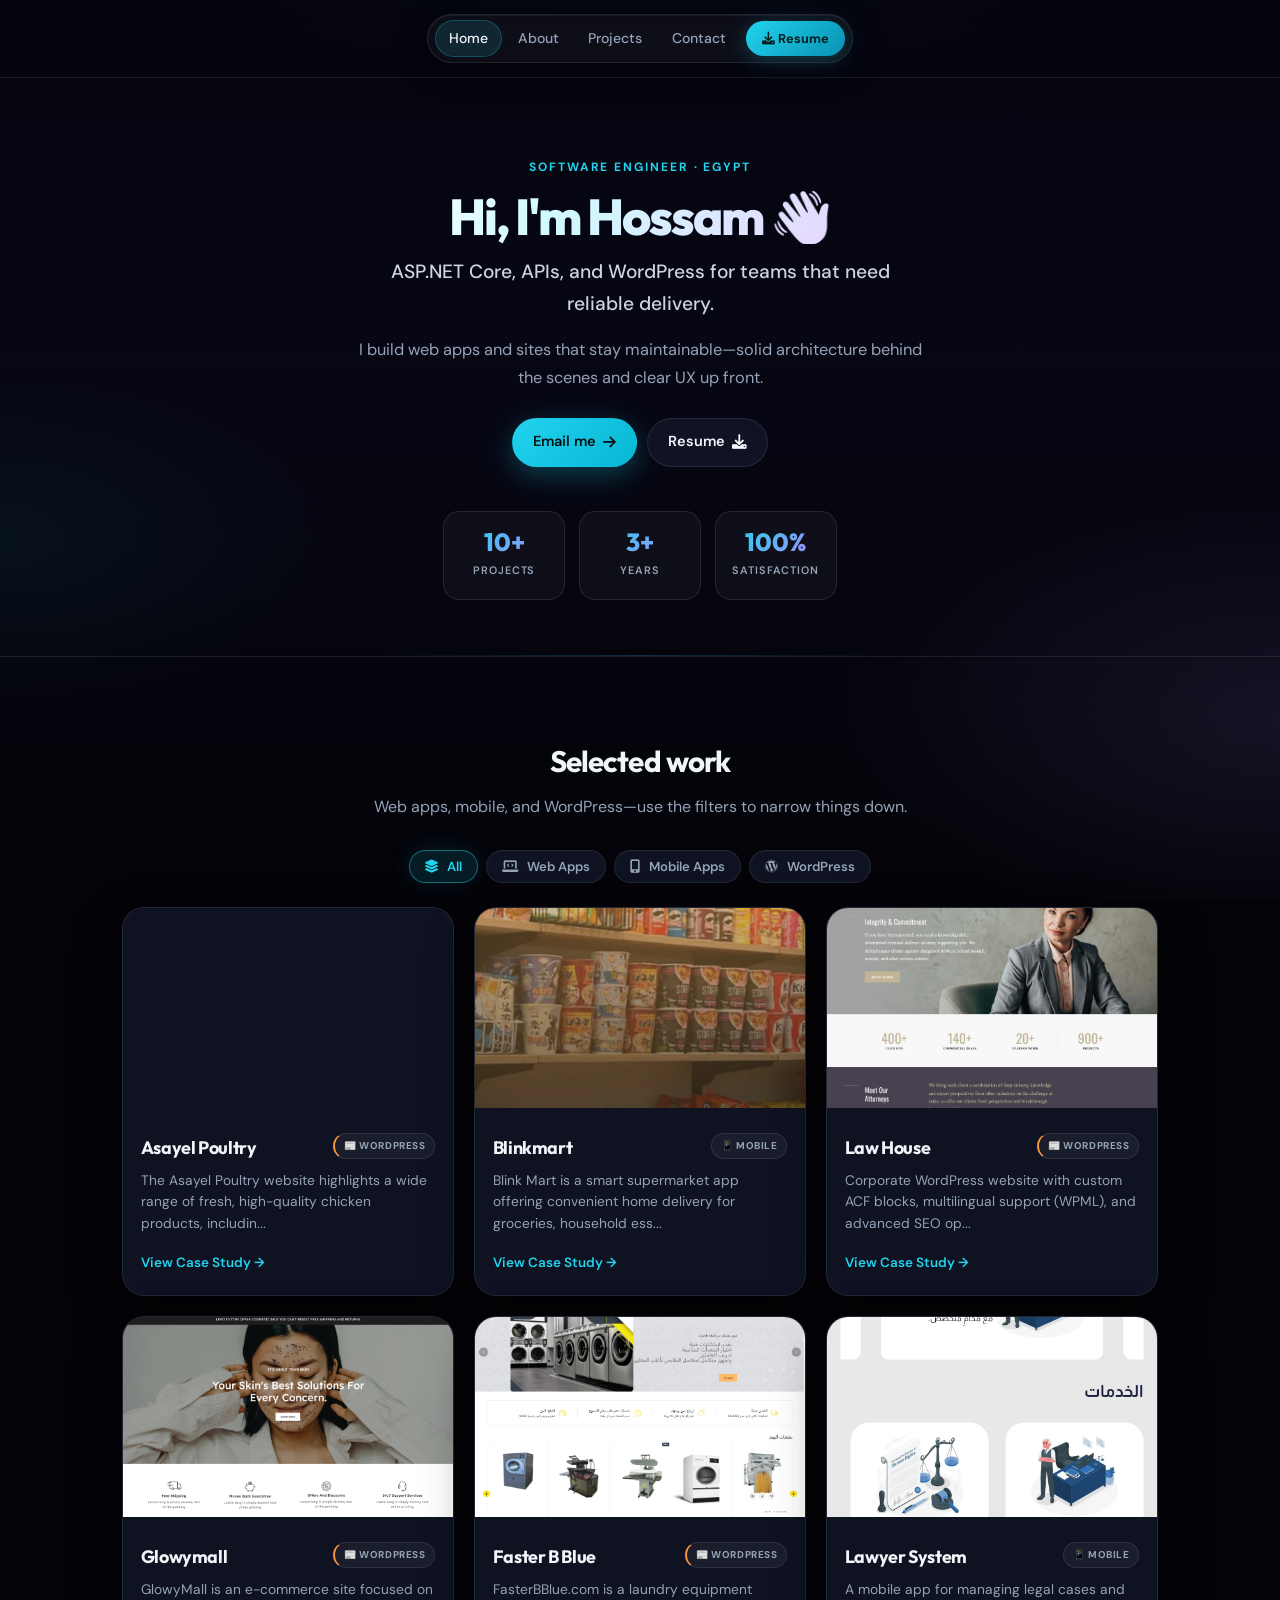
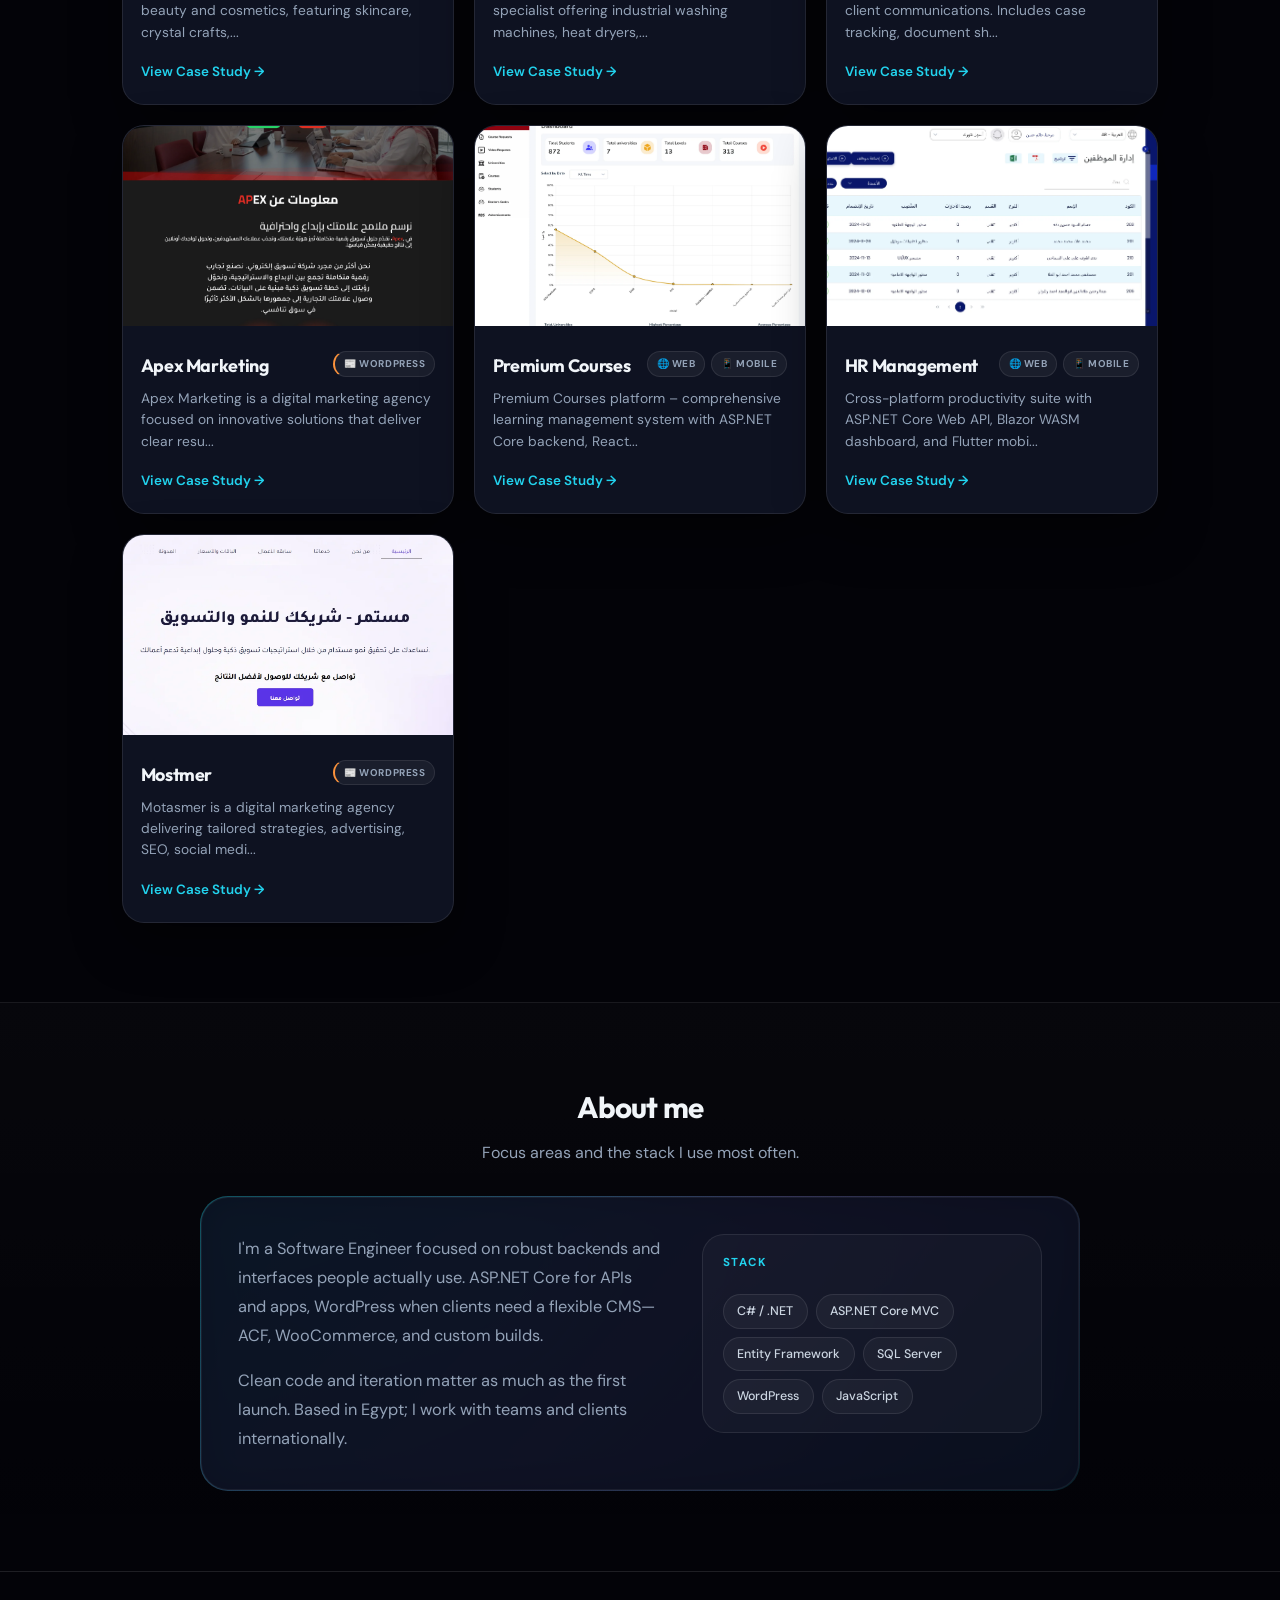
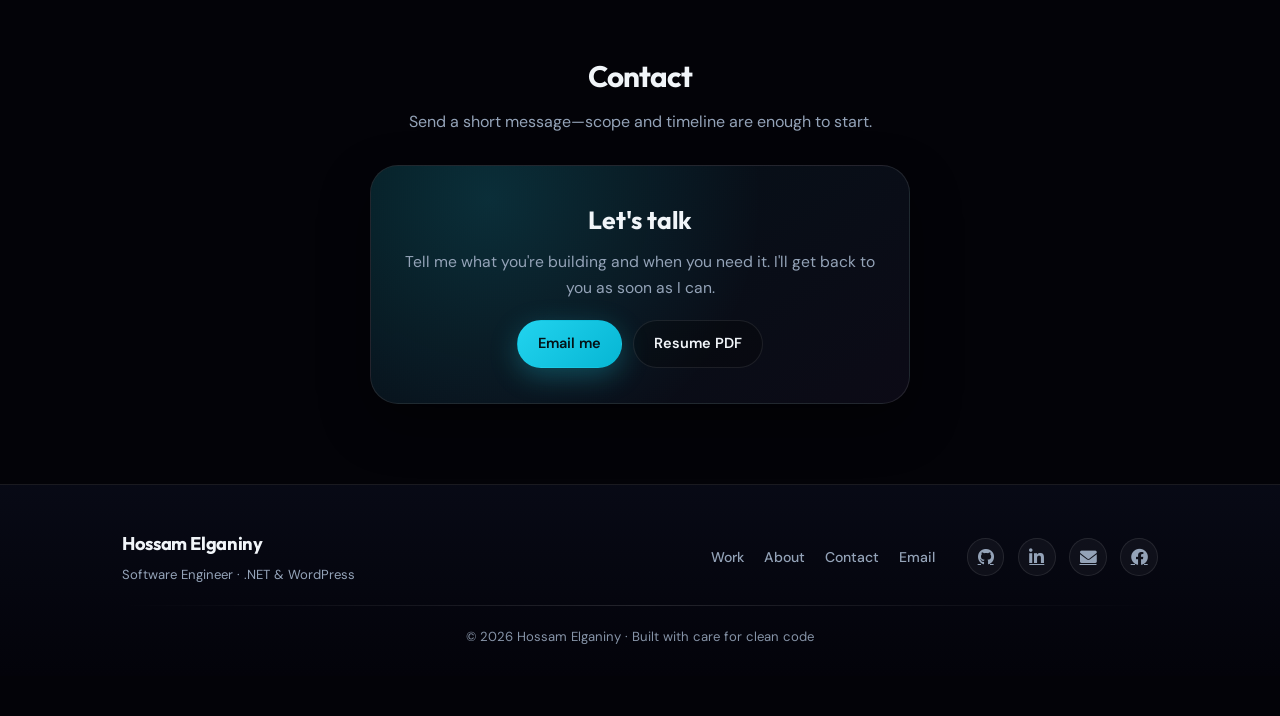
==== commit d12b660c: "custmize images size" ====
--- a/index.html
+++ b/index.html
@@ -175,16 +175,16 @@
 <script>
   // ---------- PROJECTS DATA (same as original but enriched with descriptions) ----------
   const projectsData = [
-    { id: 2, name: "Asayel Poultry", categories: ["wordpress"], description: "The Asayel Poultry website highlights a wide range of fresh, high-quality chicken products, including breasts, wings, whole chickens, and more. It emphasizes integrated farm operations, halal slaughtering, strict safety protocols, and 100% natural feeding.", thumbnail: "Images/Asayel/asayel1.png", images: ["Images/Asayel/asayel1.png","Images/Asayel/asayel2.png","Images/Asayel/asayel3.png","Images/Asayel/asayel4.png","Images/Asayel/asayel5.png"] },
-    { id: 3, name: "Blinkmart", categories: ["mobile"], description: "Blink Mart is a smart supermarket app offering convenient home delivery for groceries, household essentials, and personal care items. Features easy browsing, secure delivery, and data protection.", thumbnail: "Images/blinkmart/blinkmart8.jpeg", images: ["Images/blinkmart/blinkmart8.jpeg","Images/blinkmart/blinkmart1.jpeg","Images/blinkmart/blinkmart6.jpeg","Images/blinkmart/blinkmart3.jpeg","Images/blinkmart/blinkmart4.jpeg","Images/blinkmart/blinkmart2.jpeg","Images/blinkmart/blinkmart5.jpeg","Images/blinkmart/blinkmart7.jpeg"] },
-    { id: 4, name: "Law House", categories: ["wordpress"], description: "Corporate WordPress website with custom ACF blocks, multilingual support (WPML), and advanced SEO optimization. Lightning-fast performance and Elementor integration.", thumbnail: "Images/lawhouse/lawhouse1.png", images: ["Images/lawhouse/lawhouse1.png","Images/lawhouse/lawhouse2.png","Images/lawhouse/lawhouse3.png","Images/lawhouse/lawhouse4.png","Images/lawhouse/lawhouse5.png"] },
-    { id: 6, name: "Glowymall", categories: ["wordpress"], description: "GlowyMall is an e-commerce site focused on beauty and cosmetics, featuring skincare, crystal crafts, and camping accessories. User-friendly with free shipping and money-back guarantees.", thumbnail: "Images/glowymall/glowymall1.png", images: ["Images/glowymall/glowymall1.png","Images/glowymall/glowymall2.png","Images/glowymall/glowymall3.png","Images/glowymall/glowymall4.png","Images/glowymall/glowymall5.png"] },
-    { id: 7, name: "Faster B Blue", categories: ["wordpress"], description: "FasterBBlue.com is a laundry equipment specialist offering industrial washing machines, heat dryers, ironing presses, and boilers. Provides technical consultations and professional maintenance.", thumbnail: "Images/fasterb/fasterbblue1.png", images: ["Images/fasterb/fasterbblue1.png","Images/fasterb/fasterbblue2.png","Images/fasterb/fasterbblue3.png","Images/fasterb/fasterbblue4.png","Images/fasterb/fasterbblue5.png"] },
-    { id: 11, name: "Lawyer System", categories: ["mobile"], description: "A mobile app for managing legal cases and client communications. Includes case tracking, document sharing, and secure messaging.", thumbnail: "Images/lawyer/lawyer14.jpeg", images: ["Images/lawyer/lawyer1.jpeg","Images/lawyer/lawyer2.jpeg","Images/lawyer/lawyer3.jpeg","Images/lawyer/lawyer4.jpeg","Images/lawyer/lawyer5.jpeg","Images/lawyer/lawyer6.jpeg","Images/lawyer/lawyer7.jpeg","Images/lawyer/lawyer8.jpeg","Images/lawyer/lawyer9.jpeg","Images/lawyer/lawyer10.jpeg","Images/lawyer/lawyer11.jpeg","Images/lawyer/lawyer12.jpeg","Images/lawyer/lawyer13.jpeg"] },
-    { id: 8, name: "Apex Marketing", categories: ["wordpress"], description: "Apex Marketing is a digital marketing agency focused on innovative solutions that deliver clear results. Offers SEO, social media management, and data-driven advertising.", thumbnail: "Images/apex/apexmarketing4.png", images: ["Images/apex/apexmarketing1.png","Images/apex/apexmarketing2.png","Images/apex/apexmarketing3.png","Images/apex/apexmarketing4.png","Images/apex/apexmarketing5.png"] },
-    { id: 9, name: "Premium Courses", categories: ["web", "mobile"], description: "Premium Courses platform – comprehensive learning management system with ASP.NET Core backend, React frontend, and Flutter mobile app. Features include course enrollment, progress tracking, video lectures, quizzes, and certificate generation.", thumbnail: "Images/premuim/PremuimCourses1.png", images: ["Images/premuim/PremuimCourses1.png","Images/premuim/PremuimCourses2.png","Images/premuim/PremuimCourses3.png","Images/premuim/PremuimCourses4.png"] },
-    { id: 10, name: "HR Management", categories: ["web", "mobile"], description: "Cross-platform productivity suite with ASP.NET Core Web API, Blazor WASM dashboard, and Flutter mobile app. Real-time sync, team boards, and push notifications. Used by 500+ internal teams.", thumbnail: "Images/hr/hr1.png", images: ["Images/hr/hr1.png","Images/hr/hr2.png","Images/hr/hr3.png","Images/hr/hr4.png","Images/hr/hr5.png","Images/hr/hr6.png","Images/hr/hr7.jpeg","Images/hr/hr8.jpeg","Images/hr/hr9.jpeg","Images/hr/hr10.jpeg","Images/hr/hr11.jpeg","Images/hr/hr12.jpeg","Images/hr/hr13.jpeg","Images/hr/hr14.jpeg"] },
-    { id: 12, name: "Mostmer", categories: ["wordpress"], description: "Motasmer is a digital marketing agency delivering tailored strategies, advertising, SEO, social media, branding, content, and web solutions for business growth.", thumbnail: "Images/mostmer/1.png", images: ["Images/mostmer/2.png","Images/mostmer/3.png","Images/mostmer/4.png","Images/mostmer/5.png","Images/mostmer/6.png","Images/mostmer/7.png","Images/mostmer/8.png","Images/mostmer/9.png"] },
+    { id: 2, name: "Asayel Poultry", categories: ["wordpress"], description: "The Asayel Poultry website highlights a wide range of fresh, high-quality chicken products, including breasts, wings, whole chickens, and more. It emphasizes integrated farm operations, halal slaughtering, strict safety protocols, and 100% natural feeding.", thumbnail: "Images/Asayel/asayel1.webp", images: ["Images/Asayel/asayel1.webp","Images/Asayel/asayel2.webp","Images/Asayel/asayel3.webp","Images/Asayel/asayel4.webp","Images/Asayel/asayel5.webp"] },
+    { id: 3, name: "Blinkmart", categories: ["mobile"], description: "Blink Mart is a smart supermarket app offering convenient home delivery for groceries, household essentials, and personal care items. Features easy browsing, secure delivery, and data protection.", thumbnail: "Images/blinkmart/blinkmart8.webp", images: ["Images/blinkmart/blinkmart8.webp","Images/blinkmart/blinkmart1.webp","Images/blinkmart/blinkmart6.webp","Images/blinkmart/blinkmart3.webp","Images/blinkmart/blinkmart4.webp","Images/blinkmart/blinkmart2.webp","Images/blinkmart/blinkmart5.webp","Images/blinkmart/blinkmart7.webp"] },
+    { id: 4, name: "Law House", categories: ["wordpress"], description: "Corporate WordPress website with custom ACF blocks, multilingual support (WPML), and advanced SEO optimization. Lightning-fast performance and Elementor integration.", thumbnail: "Images/lawhouse/lawhouse1.webp", images: ["Images/lawhouse/lawhouse1.webp","Images/lawhouse/lawhouse2.webp","Images/lawhouse/lawhouse3.webp","Images/lawhouse/lawhouse4.webp","Images/lawhouse/lawhouse5.webp"] },
+    { id: 6, name: "Glowymall", categories: ["wordpress"], description: "GlowyMall is an e-commerce site focused on beauty and cosmetics, featuring skincare, crystal crafts, and camping accessories. User-friendly with free shipping and money-back guarantees.", thumbnail: "Images/glowymall/glowymall1.webp", images: ["Images/glowymall/glowymall1.webp","Images/glowymall/glowymall2.webp","Images/glowymall/glowymall3.webp","Images/glowymall/glowymall4.webp","Images/glowymall/glowymall5.webp"] },
+    { id: 7, name: "Faster B Blue", categories: ["wordpress"], description: "FasterBBlue.com is a laundry equipment specialist offering industrial washing machines, heat dryers, ironing presses, and boilers. Provides technical consultations and professional maintenance.", thumbnail: "Images/fasterb/fasterbblue1.webp", images: ["Images/fasterb/fasterbblue1.webp","Images/fasterb/fasterbblue2.webp","Images/fasterb/fasterbblue3.webp","Images/fasterb/fasterbblue4.webp","Images/fasterb/fasterbblue5.webp"] },
+    { id: 11, name: "Lawyer System", categories: ["mobile"], description: "A mobile app for managing legal cases and client communications. Includes case tracking, document sharing, and secure messaging.", thumbnail: "Images/lawyer/lawyer14.webp", images: ["Images/lawyer/lawyer1.webp","Images/lawyer/lawyer2.webp","Images/lawyer/lawyer3.webp","Images/lawyer/lawyer4.webp","Images/lawyer/lawyer5.webp","Images/lawyer/lawyer6.webp","Images/lawyer/lawyer7.webp","Images/lawyer/lawyer8.webp","Images/lawyer/lawyer9.webp","Images/lawyer/lawyer10.webp","Images/lawyer/lawyer11.webp","Images/lawyer/lawyer12.webp","Images/lawyer/lawyer13.webp"] },
+    { id: 8, name: "Apex Marketing", categories: ["wordpress"], description: "Apex Marketing is a digital marketing agency focused on innovative solutions that deliver clear results. Offers SEO, social media management, and data-driven advertising.", thumbnail: "Images/apex/apexmarketing4.webp", images: ["Images/apex/apexmarketing1.webp","Images/apex/apexmarketing2.webp","Images/apex/apexmarketing3.webp","Images/apex/apexmarketing4.webp","Images/apex/apexmarketing5.webp"] },
+    { id: 9, name: "Premium Courses", categories: ["web", "mobile"], description: "Premium Courses platform – comprehensive learning management system with ASP.NET Core backend, React frontend, and Flutter mobile app. Features include course enrollment, progress tracking, video lectures, quizzes, and certificate generation.", thumbnail: "Images/premuim/PremuimCourses1.webp", images: ["Images/premuim/PremuimCourses1.webp","Images/premuim/PremuimCourses2.webp","Images/premuim/PremuimCourses3.webp","Images/premuim/PremuimCourses4.webp"] },
+    { id: 10, name: "HR Management", categories: ["web", "mobile"], description: "Cross-platform productivity suite with ASP.NET Core Web API, Blazor WASM dashboard, and Flutter mobile app. Real-time sync, team boards, and push notifications. Used by 500+ internal teams.", thumbnail: "Images/hr/hr1.webp", images: ["Images/hr/hr1.webp","Images/hr/hr2.webp","Images/hr/hr3.webp","Images/hr/hr4.webp","Images/hr/hr5.webp","Images/hr/hr6.webp","Images/hr/hr7.webp","Images/hr/hr8.webp","Images/hr/hr9.webp","Images/hr/hr10.webp","Images/hr/hr11.webp","Images/hr/hr12.webp","Images/hr/hr13.webp","Images/hr/hr14.webp"] },
+    { id: 12, name: "Mostmer", categories: ["wordpress"], description: "Motasmer is a digital marketing agency delivering tailored strategies, advertising, SEO, social media, branding, content, and web solutions for business growth.", thumbnail: "Images/mostmer/1.webp", images: ["Images/mostmer/2.webp","Images/mostmer/3.webp","Images/mostmer/4.webp","Images/mostmer/5.webp","Images/mostmer/6.webp","Images/mostmer/7.webp","Images/mostmer/8.webp","Images/mostmer/9.webp"] },
 
   ];
 
--- a/styles.css
+++ b/styles.css
@@ -38,6 +38,7 @@
 
 html {
   scroll-behavior: smooth;
+  max-width: 100%;
 }
 
 @media (prefers-reduced-motion: reduce) {
@@ -52,6 +53,7 @@
   line-height: 1.65;
   font-size: 16px;
   overflow-x: hidden;
+  max-width: 100%;
   min-height: 100vh;
   padding-bottom: 2.5rem;
   background: var(--void);
@@ -708,6 +710,7 @@
   padding: 1px;
   border-radius: var(--radius-xl);
   background: linear-gradient(135deg, rgba(34, 211, 238, 0.35), rgba(167, 139, 250, 0.28), rgba(34, 211, 238, 0.15));
+  overflow: hidden;
 }
 
 .about-showcase__glow {
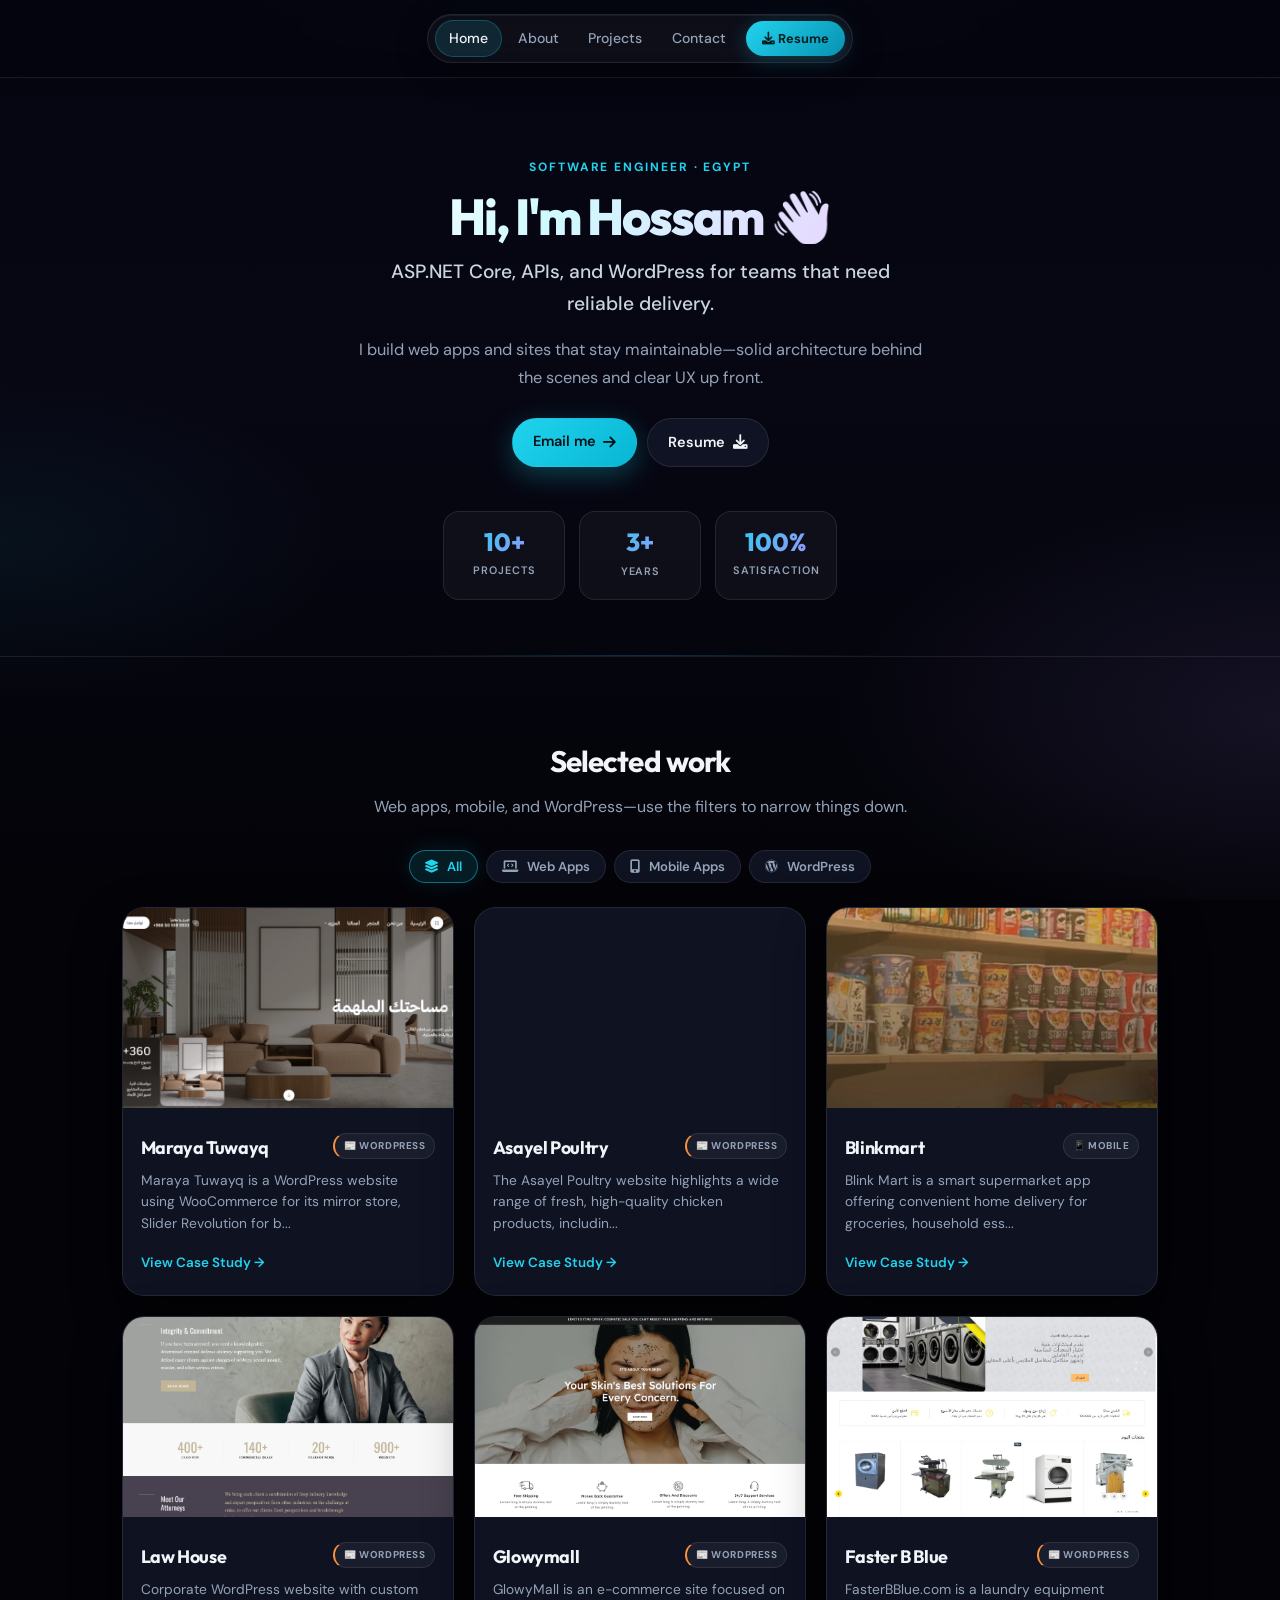
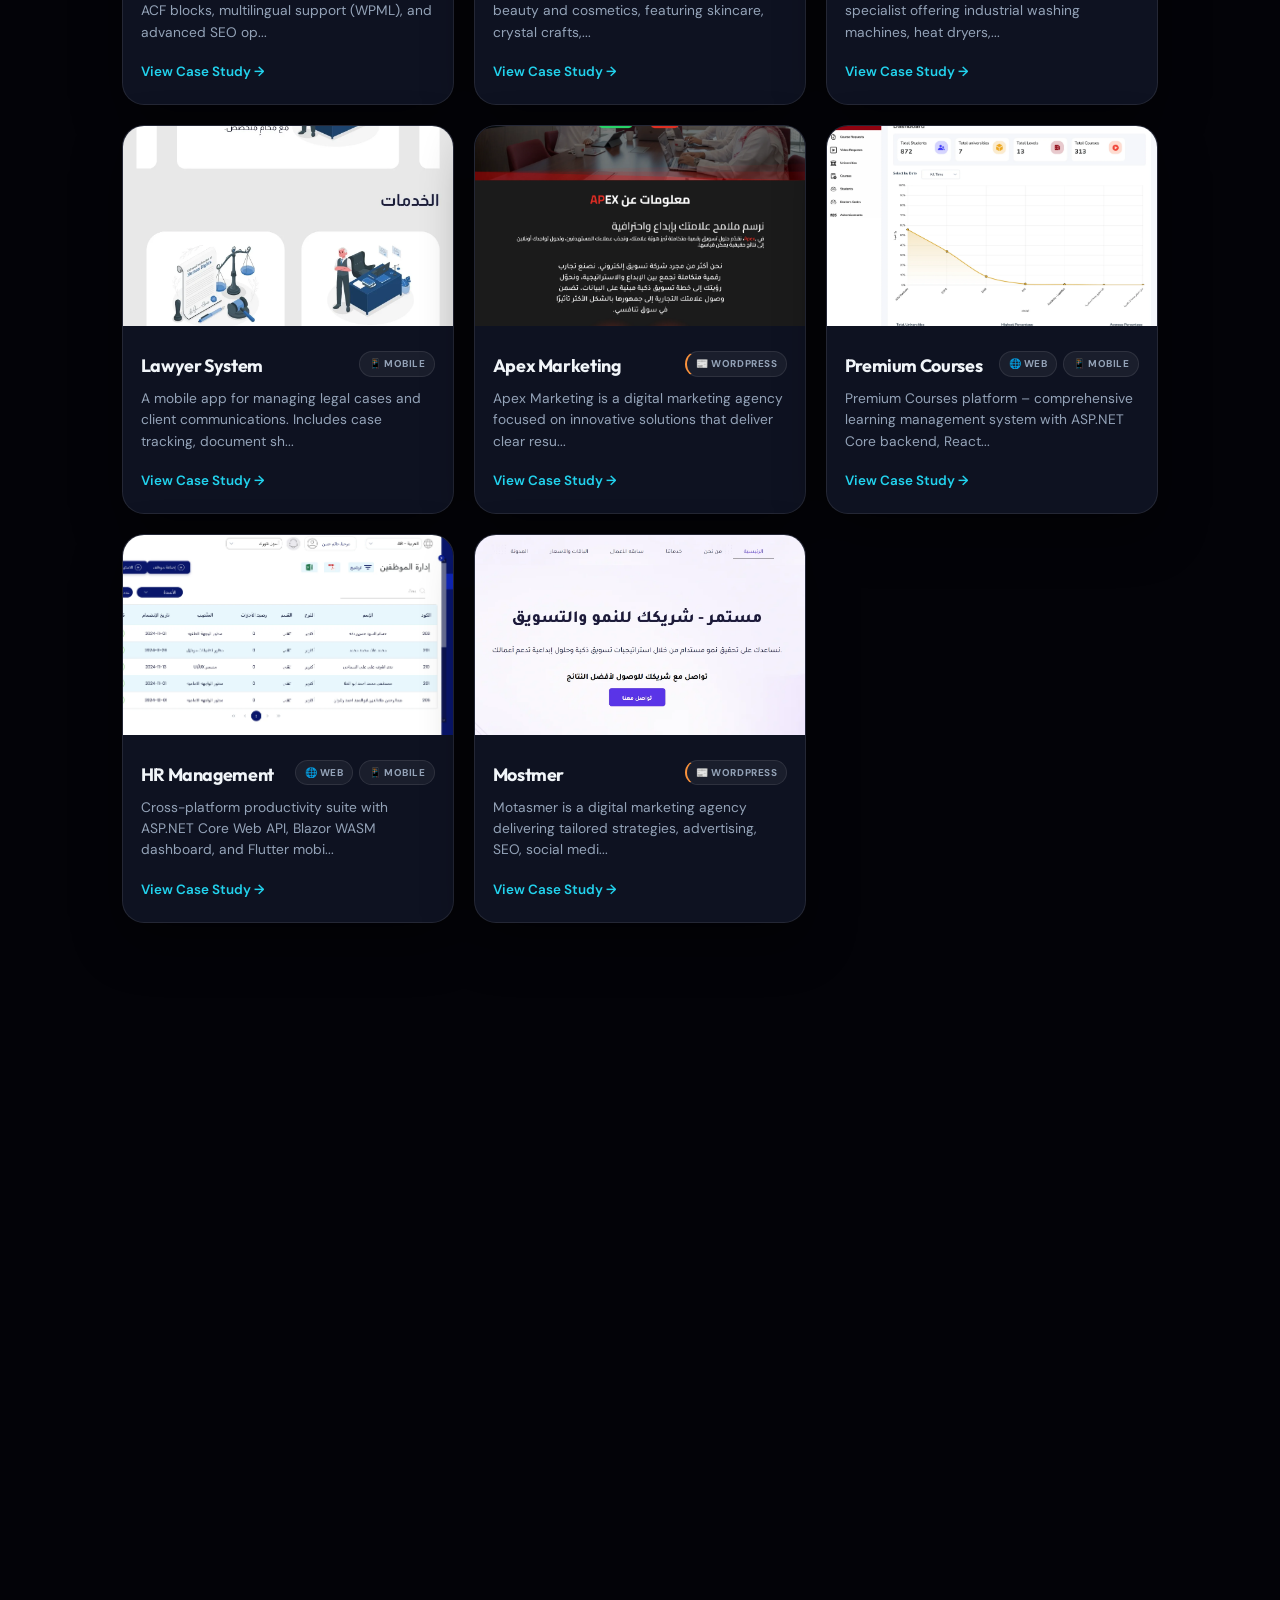
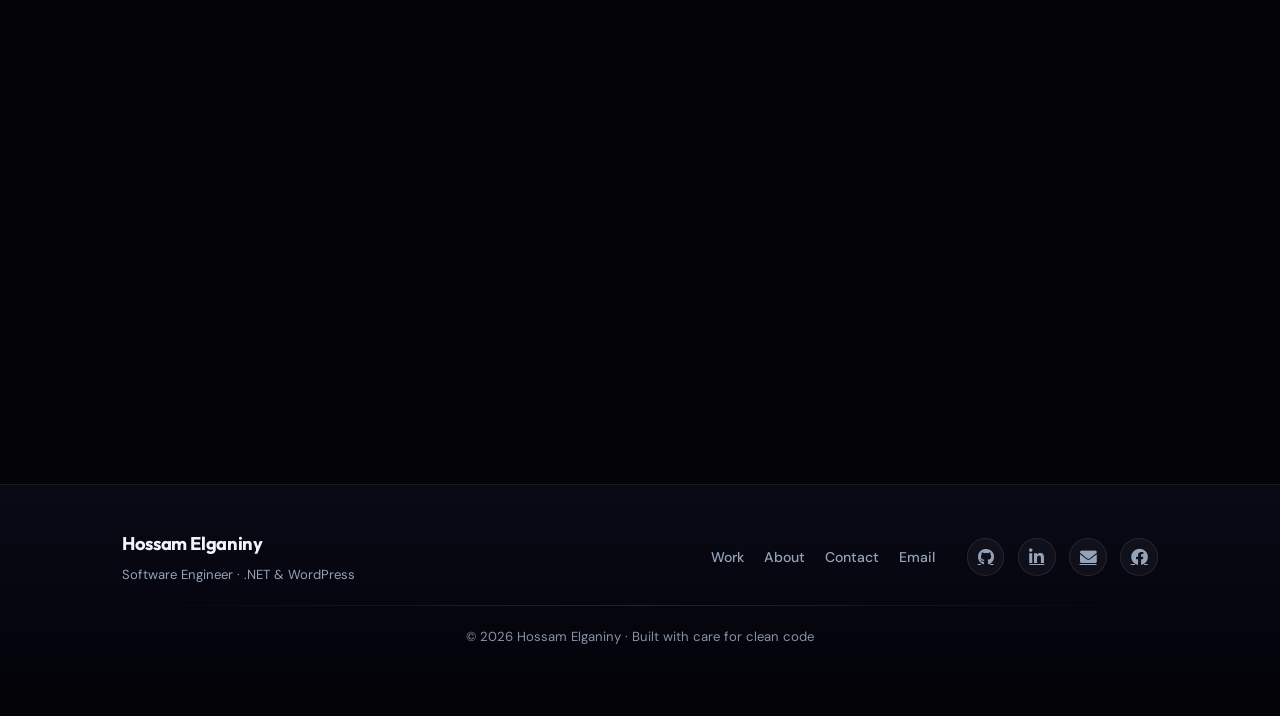
==== commit 44180bf0: "Enhance projectsData with detailed descriptions Added detailed descriptions for various projects in " ====
--- a/index.html
+++ b/index.html
@@ -175,6 +175,7 @@
 <script>
   // ---------- PROJECTS DATA (same as original but enriched with descriptions) ----------
   const projectsData = [
+    { id: 1, name: "Maraya Tuwayq", categories: ["wordpress"], description: "Maraya Tuwayq is a WordPress website using WooCommerce for its mirror store, Slider Revolution for banners, and an RTL architecture and interior design theme, likely Antra, featuring galleries, 360-degree tours, blog, testimonials, and WhatsApp contact.", thumbnail: "Images/maraya-tuwayq/1.webp", images: ["Images/maraya-tuwayq/1.webp","Images/maraya-tuwayq/2.webp","Images/maraya-tuwayq/3.webp","Images/maraya-tuwayq/4.webp","Images/maraya-tuwayq/5.webp","Images/maraya-tuwayq/6.webp","Images/maraya-tuwayq/7.webp","Images/maraya-tuwayq/8.webp"] },
     { id: 2, name: "Asayel Poultry", categories: ["wordpress"], description: "The Asayel Poultry website highlights a wide range of fresh, high-quality chicken products, including breasts, wings, whole chickens, and more. It emphasizes integrated farm operations, halal slaughtering, strict safety protocols, and 100% natural feeding.", thumbnail: "Images/Asayel/asayel1.webp", images: ["Images/Asayel/asayel1.webp","Images/Asayel/asayel2.webp","Images/Asayel/asayel3.webp","Images/Asayel/asayel4.webp","Images/Asayel/asayel5.webp"] },
     { id: 3, name: "Blinkmart", categories: ["mobile"], description: "Blink Mart is a smart supermarket app offering convenient home delivery for groceries, household essentials, and personal care items. Features easy browsing, secure delivery, and data protection.", thumbnail: "Images/blinkmart/blinkmart8.webp", images: ["Images/blinkmart/blinkmart8.webp","Images/blinkmart/blinkmart1.webp","Images/blinkmart/blinkmart6.webp","Images/blinkmart/blinkmart3.webp","Images/blinkmart/blinkmart4.webp","Images/blinkmart/blinkmart2.webp","Images/blinkmart/blinkmart5.webp","Images/blinkmart/blinkmart7.webp"] },
     { id: 4, name: "Law House", categories: ["wordpress"], description: "Corporate WordPress website with custom ACF blocks, multilingual support (WPML), and advanced SEO optimization. Lightning-fast performance and Elementor integration.", thumbnail: "Images/lawhouse/lawhouse1.webp", images: ["Images/lawhouse/lawhouse1.webp","Images/lawhouse/lawhouse2.webp","Images/lawhouse/lawhouse3.webp","Images/lawhouse/lawhouse4.webp","Images/lawhouse/lawhouse5.webp"] },
@@ -676,4 +677,4 @@
 </script>
 
 </body>
-</html>+</html>
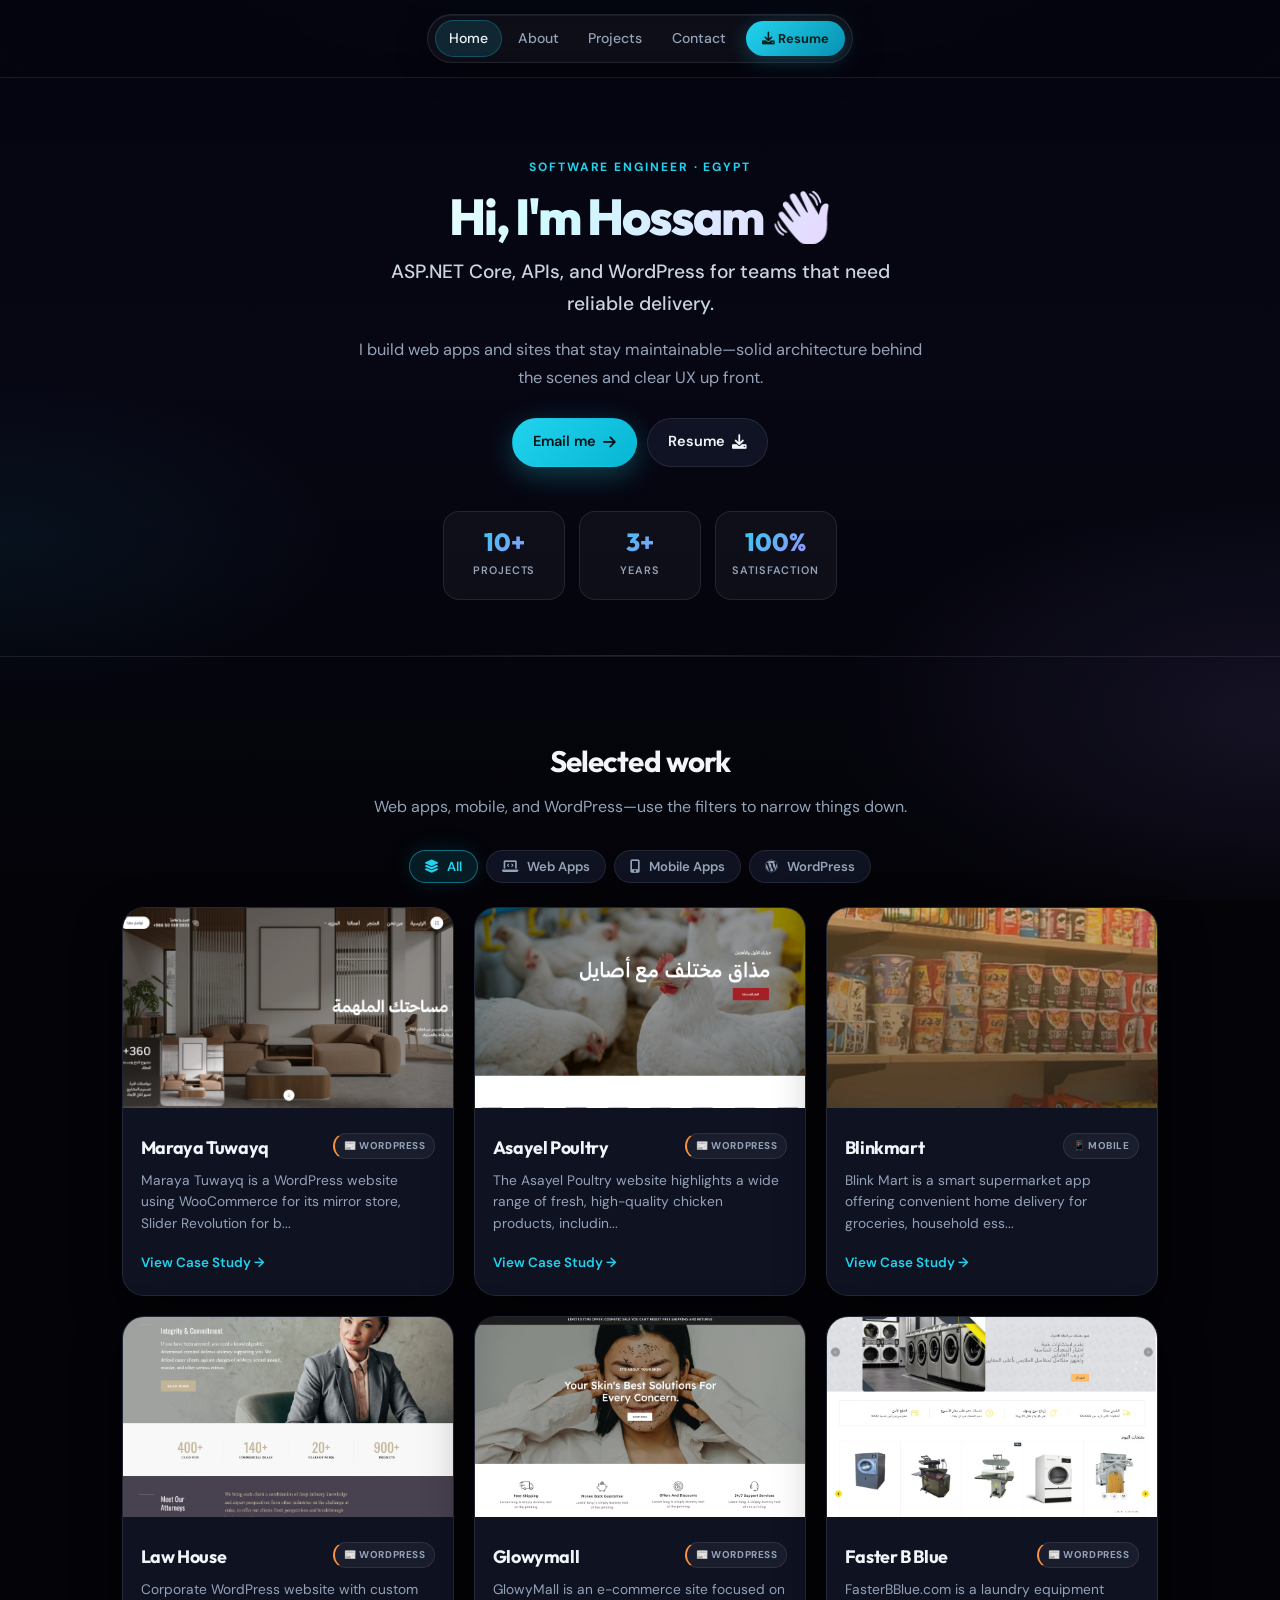
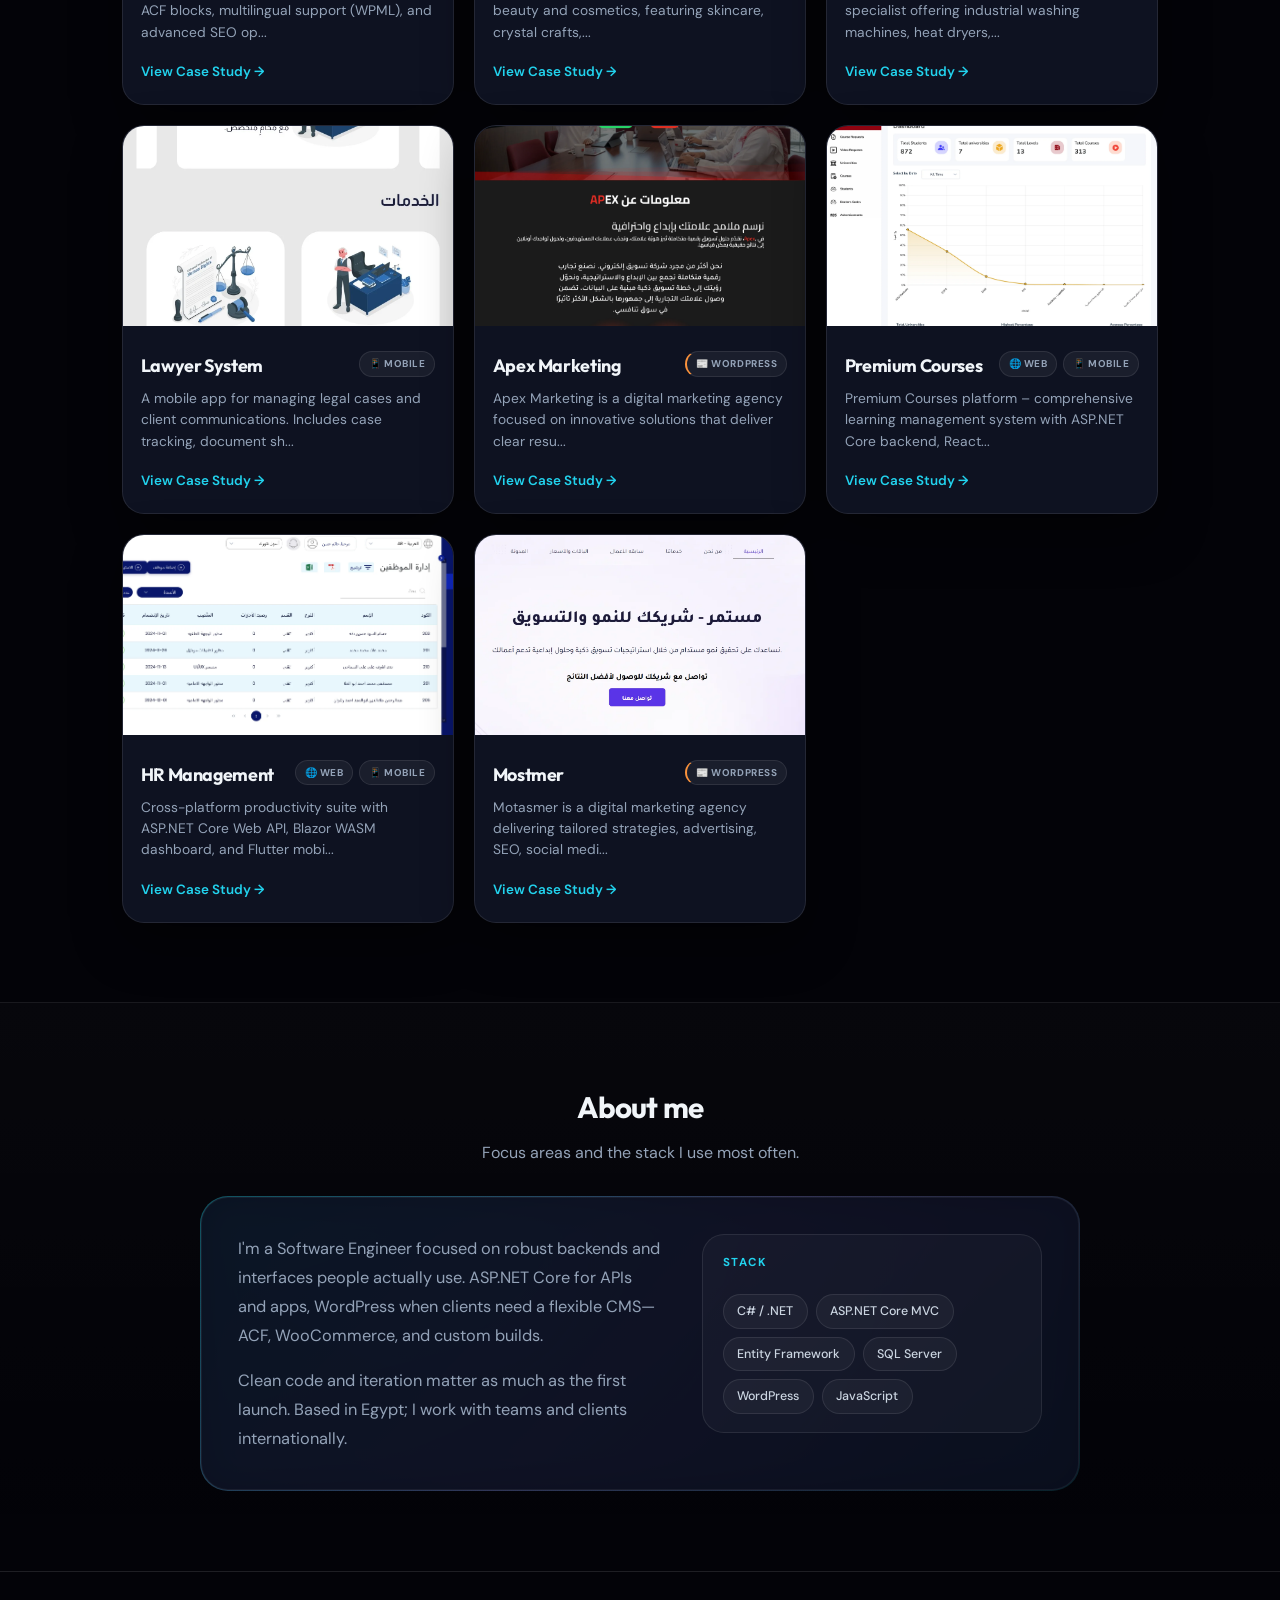
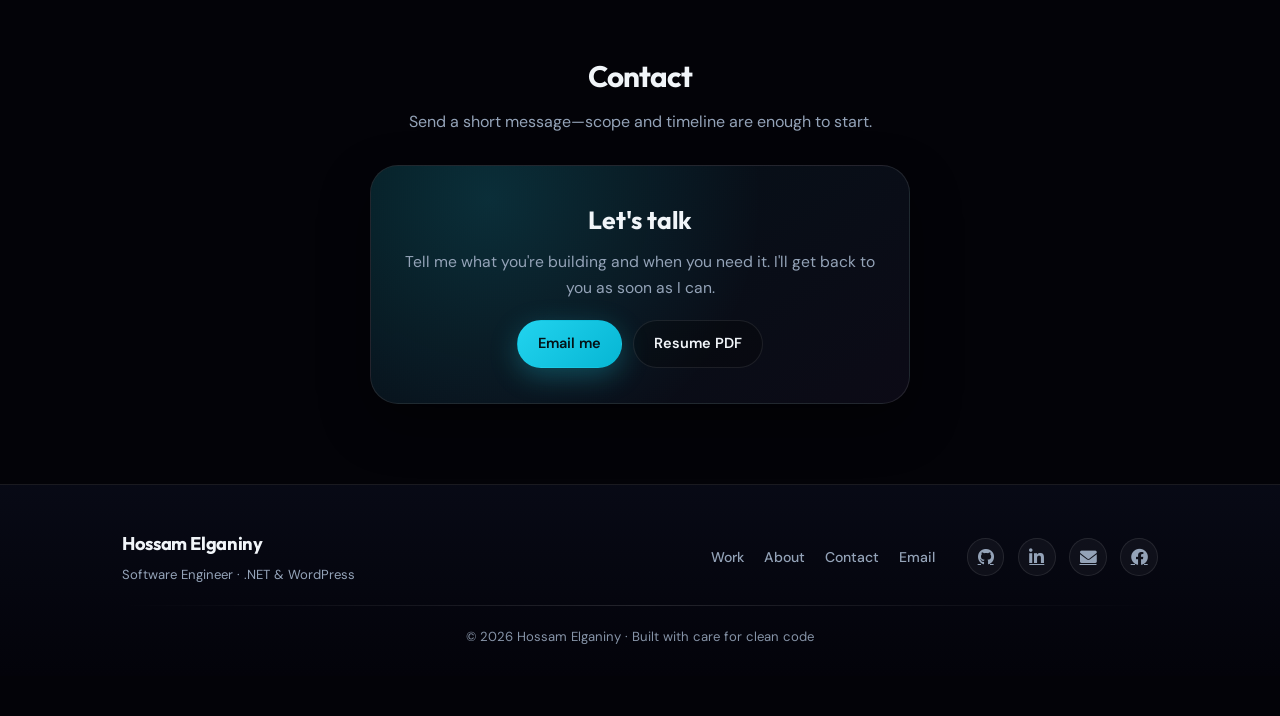
==== commit 5fe63a2e: "Fix thumbnail path for Asayel Poultry project Updated the Asayel Poultry entry with a new thumbnail " ====
--- a/index.html
+++ b/index.html
@@ -176,7 +176,7 @@
   // ---------- PROJECTS DATA (same as original but enriched with descriptions) ----------
   const projectsData = [
     { id: 1, name: "Maraya Tuwayq", categories: ["wordpress"], description: "Maraya Tuwayq is a WordPress website using WooCommerce for its mirror store, Slider Revolution for banners, and an RTL architecture and interior design theme, likely Antra, featuring galleries, 360-degree tours, blog, testimonials, and WhatsApp contact.", thumbnail: "Images/maraya-tuwayq/1.webp", images: ["Images/maraya-tuwayq/1.webp","Images/maraya-tuwayq/2.webp","Images/maraya-tuwayq/3.webp","Images/maraya-tuwayq/4.webp","Images/maraya-tuwayq/5.webp","Images/maraya-tuwayq/6.webp","Images/maraya-tuwayq/7.webp","Images/maraya-tuwayq/8.webp"] },
-    { id: 2, name: "Asayel Poultry", categories: ["wordpress"], description: "The Asayel Poultry website highlights a wide range of fresh, high-quality chicken products, including breasts, wings, whole chickens, and more. It emphasizes integrated farm operations, halal slaughtering, strict safety protocols, and 100% natural feeding.", thumbnail: "Images/Asayel/asayel1.webp", images: ["Images/Asayel/asayel1.webp","Images/Asayel/asayel2.webp","Images/Asayel/asayel3.webp","Images/Asayel/asayel4.webp","Images/Asayel/asayel5.webp"] },
+    { id: 2, name: "Asayel Poultry", categories: ["wordpress"], description: "The Asayel Poultry website highlights a wide range of fresh, high-quality chicken products, including breasts, wings, whole chickens, and more. It emphasizes integrated farm operations, halal slaughtering, strict safety protocols, and 100% natural feeding.", thumbnail: "Images/asayel/asayel1.webp", images: ["Images/asayel/asayel1.webp","Images/asayel/asayel2.webp","Images/asayel/asayel3.webp","Images/asayel/asayel4.webp","Images/asayel/asayel5.webp"] },
     { id: 3, name: "Blinkmart", categories: ["mobile"], description: "Blink Mart is a smart supermarket app offering convenient home delivery for groceries, household essentials, and personal care items. Features easy browsing, secure delivery, and data protection.", thumbnail: "Images/blinkmart/blinkmart8.webp", images: ["Images/blinkmart/blinkmart8.webp","Images/blinkmart/blinkmart1.webp","Images/blinkmart/blinkmart6.webp","Images/blinkmart/blinkmart3.webp","Images/blinkmart/blinkmart4.webp","Images/blinkmart/blinkmart2.webp","Images/blinkmart/blinkmart5.webp","Images/blinkmart/blinkmart7.webp"] },
     { id: 4, name: "Law House", categories: ["wordpress"], description: "Corporate WordPress website with custom ACF blocks, multilingual support (WPML), and advanced SEO optimization. Lightning-fast performance and Elementor integration.", thumbnail: "Images/lawhouse/lawhouse1.webp", images: ["Images/lawhouse/lawhouse1.webp","Images/lawhouse/lawhouse2.webp","Images/lawhouse/lawhouse3.webp","Images/lawhouse/lawhouse4.webp","Images/lawhouse/lawhouse5.webp"] },
     { id: 6, name: "Glowymall", categories: ["wordpress"], description: "GlowyMall is an e-commerce site focused on beauty and cosmetics, featuring skincare, crystal crafts, and camping accessories. User-friendly with free shipping and money-back guarantees.", thumbnail: "Images/glowymall/glowymall1.webp", images: ["Images/glowymall/glowymall1.webp","Images/glowymall/glowymall2.webp","Images/glowymall/glowymall3.webp","Images/glowymall/glowymall4.webp","Images/glowymall/glowymall5.webp"] },
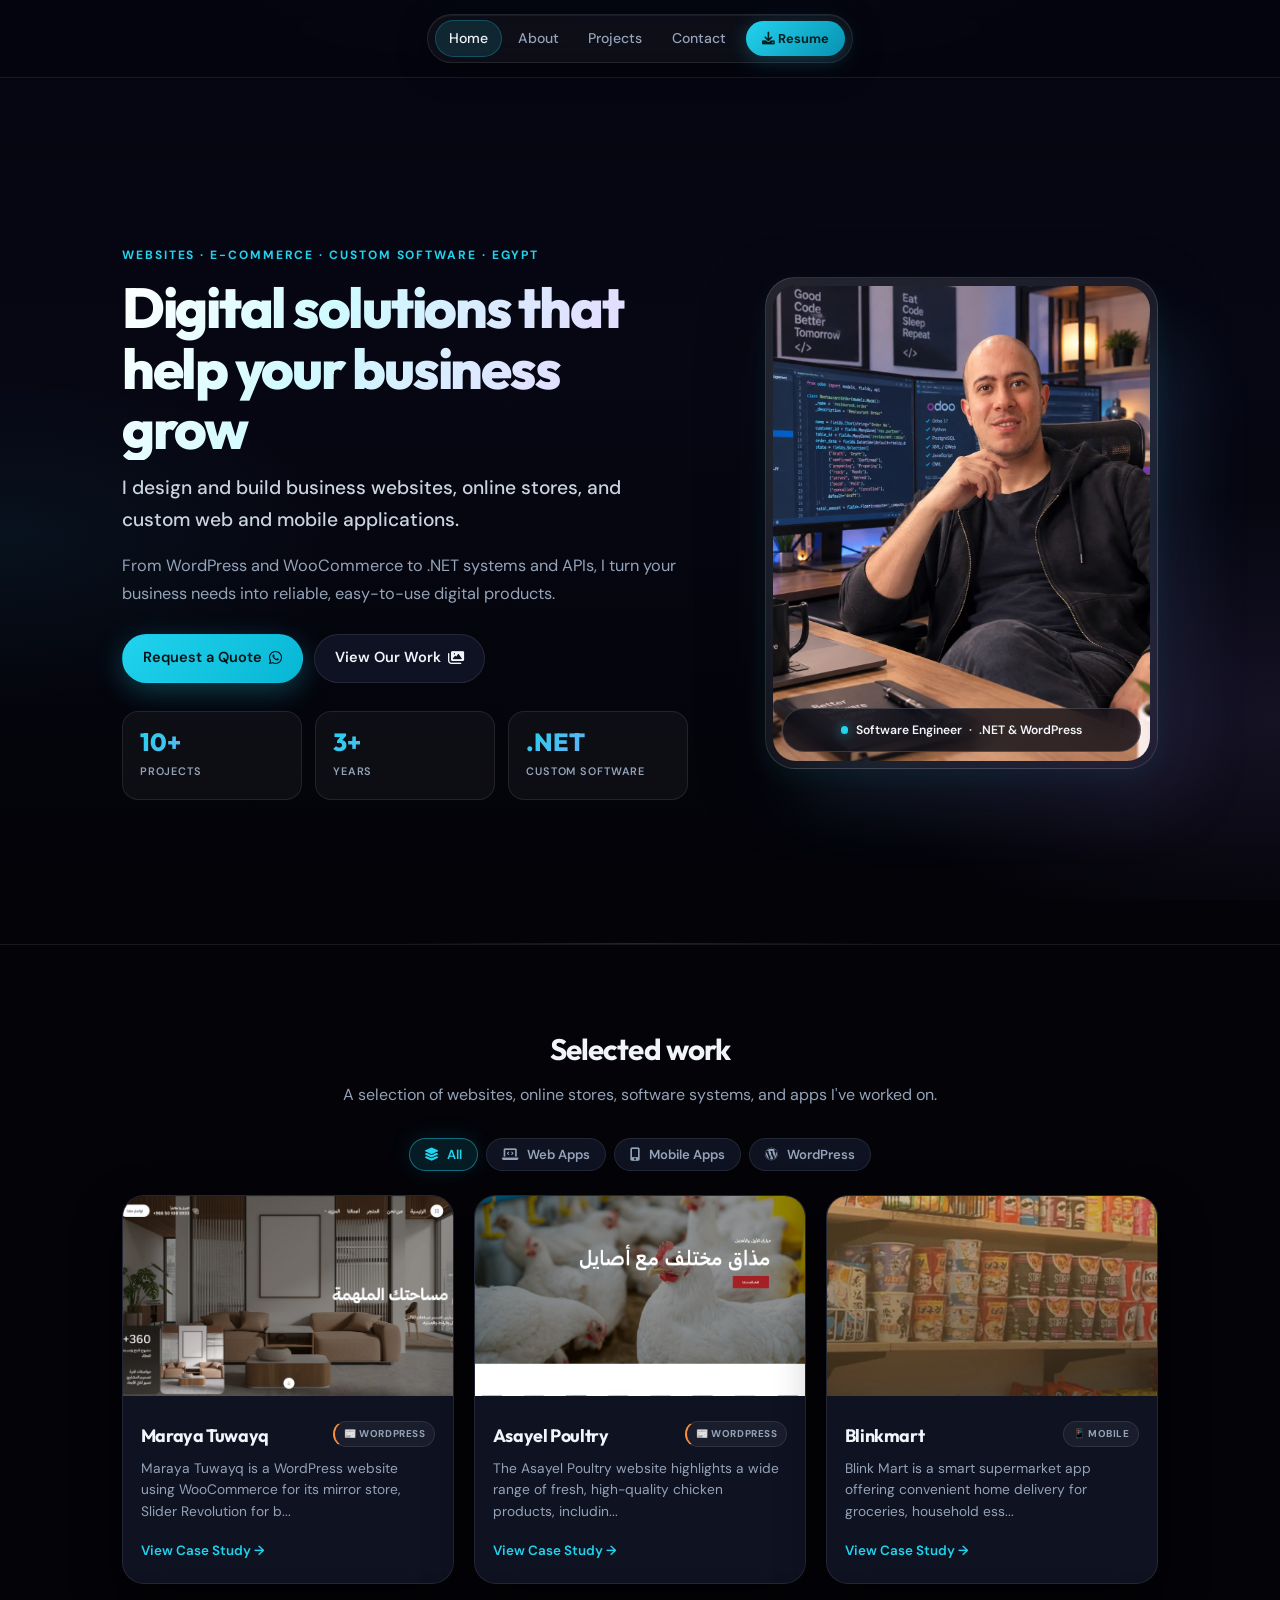
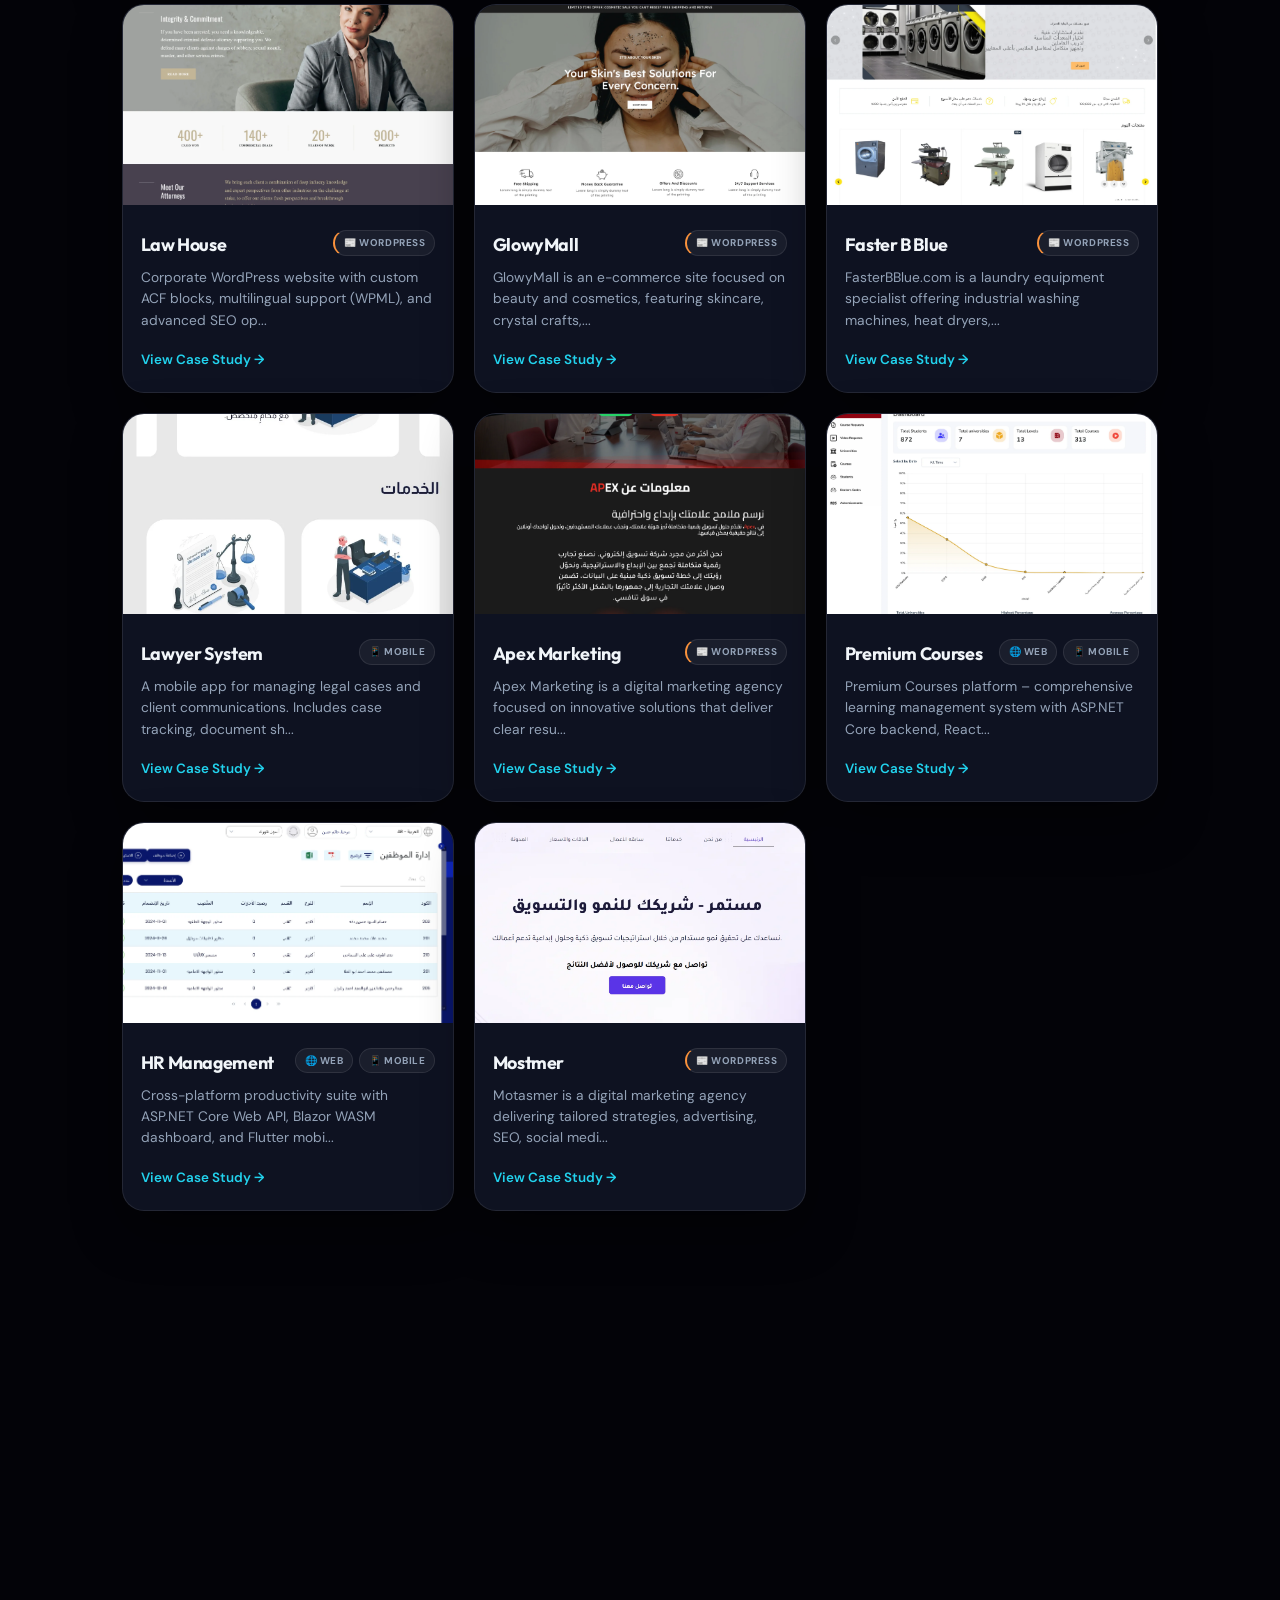
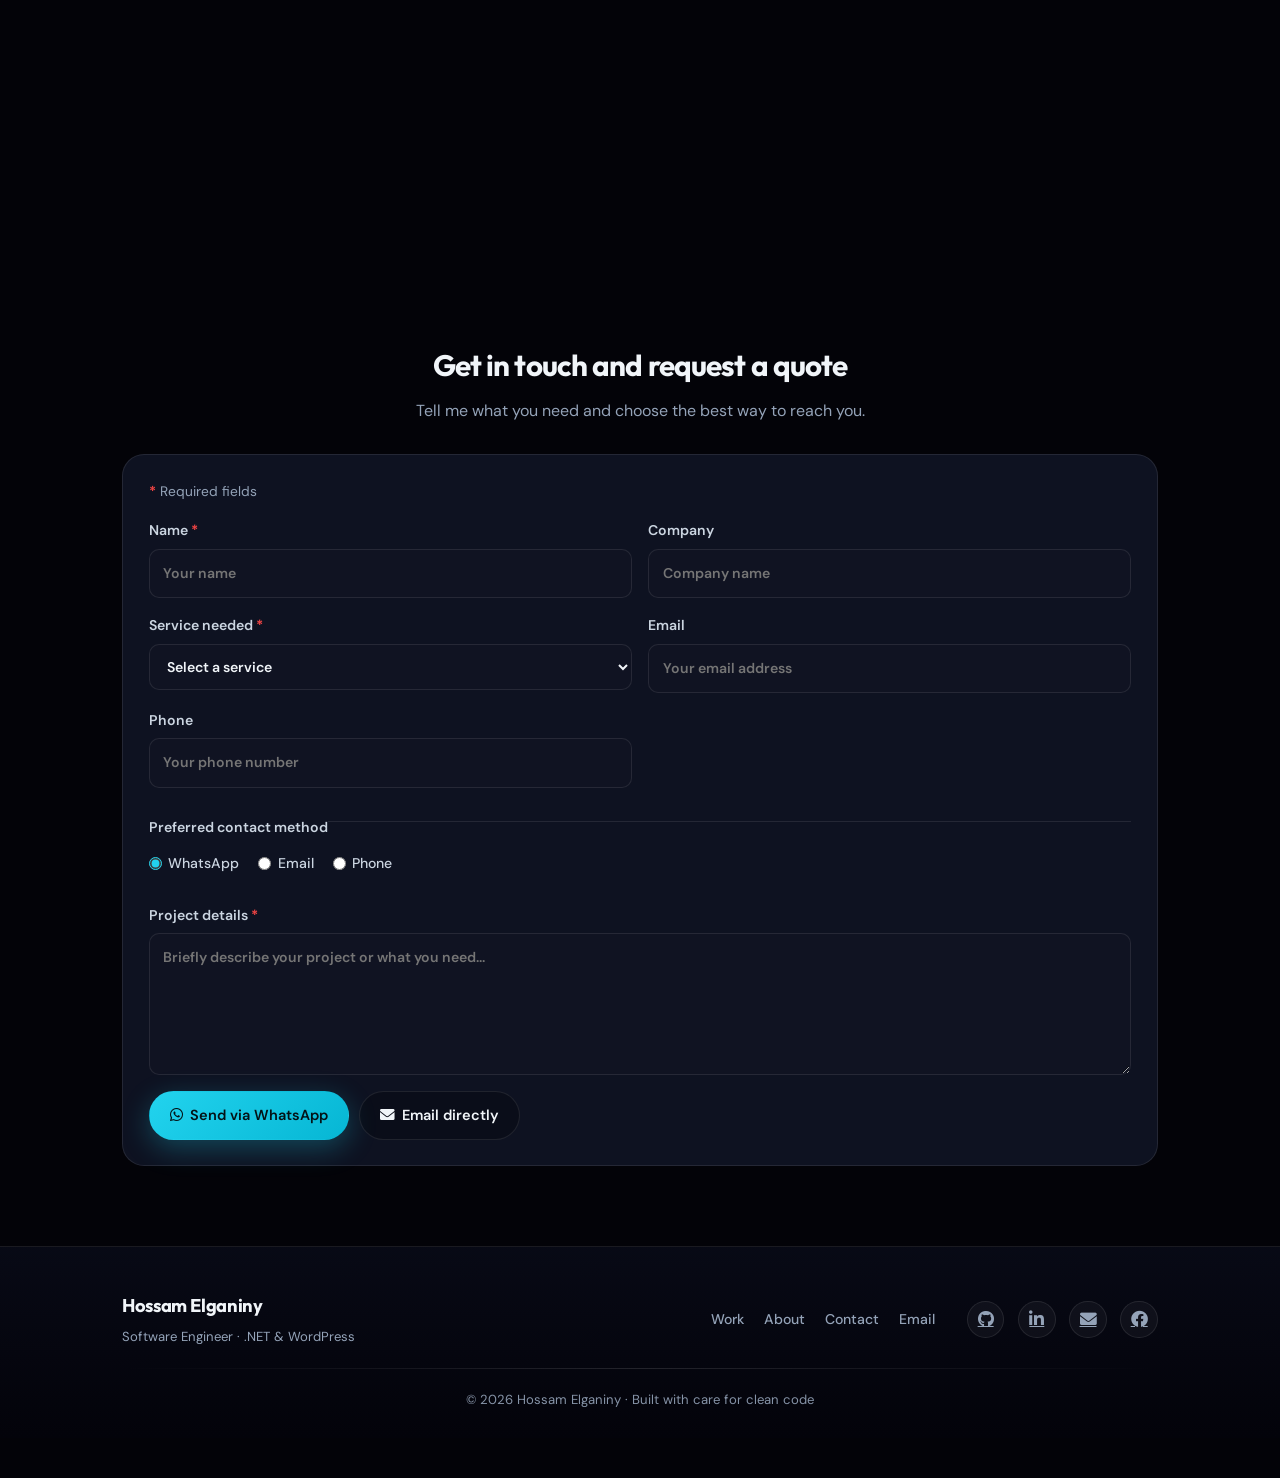
==== commit 032173ef: "Enhance portfolio website: Revamp hero section layout, update project inquiry form, and enrich proje" ====
--- a/index.html
+++ b/index.html
@@ -3,7 +3,9 @@
 <head>
   <meta charset="UTF-8">
   <meta name="viewport" content="width=device-width, initial-scale=1.0, viewport-fit=cover">
-  <title>Hossam Elganiny | Software Engineer Portfolio</title>
+  <meta name="description" content="Build your business online with Hossam Elganiny: professional websites, WooCommerce stores, and custom ASP.NET Core software.">
+  <meta name="theme-color" content="#06060f">
+  <title>Hossam Elganiny | Websites, E-commerce & .NET Software</title>
   <!-- Outfit + DM Sans + Font Awesome -->
   <link href="https://fonts.googleapis.com/css2?family=DM+Sans:ital,opsz,wght@0,9..40,400;0,9..40,500;0,9..40,600;0,9..40,700&family=Outfit:wght@400;500;600;700;800&display=swap" rel="stylesheet">
   <link rel="stylesheet" href="https://cdnjs.cloudflare.com/ajax/libs/font-awesome/6.0.0-beta3/css/all.min.css">
@@ -31,23 +33,27 @@
 <main>
 <!-- Hero -->
 <section class="page-section--hero hero-modern" aria-labelledby="page-title">
-  <div class="shell hero-inner hero-inner--center">
-    <div class="hero-content">
-      <p class="hero-kicker">Software engineer · Egypt</p>
-      <h1 id="page-title">Hi, I'm Hossam <span class="wave" aria-hidden="true">👋</span></h1>
-      <p class="title-highlight">ASP.NET Core, APIs, and WordPress for teams that need reliable delivery.</p>
-      <p class="hero-description">
-        I build web apps and sites that stay maintainable—solid architecture behind the scenes and clear UX up front.
-      </p>
-      <div class="cta-group">
-        <a href="mailto:hossamelsayed676@gmail.com" class="btn btn-primary">Email me <i class="fas fa-arrow-right" aria-hidden="true"></i></a>
-        <a href="#" class="btn btn-secondary" id="resumeBtn">Resume <i class="fas fa-download" aria-hidden="true"></i></a>
-      </div>
-    </div>
-    <div class="stats-bar" aria-label="Highlights">
-      <div class="stat-item"><span class="stat-number">10+</span><span class="stat-label">Projects</span></div>
-      <div class="stat-item"><span class="stat-number">3+</span><span class="stat-label">Years</span></div>
-      <div class="stat-item"><span class="stat-number">100%</span><span class="stat-label">Satisfaction</span></div>
+  <div class="shell hero-inner hero-inner--split">
+    <div class="hero-portrait">
+      <img src="Images/Profile.webp" alt="Hossam Elganiny" fetchpriority="high">
+      <div class="portrait-badge"><span class="portrait-badge__dot" aria-hidden="true"></span><span>Software Engineer</span><span aria-hidden="true">·</span><span>.NET & WordPress</span></div>
+    </div>
+    <div class="hero-copy">
+      <div class="hero-content">
+        <p class="hero-kicker">Websites · E-commerce · Custom software · Egypt</p>
+        <h1 id="page-title">Digital solutions that help your business grow</h1>
+        <p class="title-highlight">I design and build business websites, online stores, and custom web and mobile applications.</p>
+        <p class="hero-description">From WordPress and WooCommerce to .NET systems and APIs, I turn your business needs into reliable, easy-to-use digital products.</p>
+        <div class="cta-group">
+          <a href="https://wa.me/201200396844?text=Hi%2C%20I%27d%20like%20to%20request%20a%20project%20quote." class="btn btn-primary" target="_blank" rel="noopener noreferrer">Request a Quote <i class="fab fa-whatsapp" aria-hidden="true"></i></a>
+          <a href="#projects" class="btn btn-secondary">View Our Work <i class="fas fa-images" aria-hidden="true"></i></a>
+        </div>
+      </div>
+      <div class="stats-bar" aria-label="Highlights">
+        <div class="stat-item"><span class="stat-number">10+</span><span class="stat-label">Projects</span></div>
+        <div class="stat-item"><span class="stat-number">3+</span><span class="stat-label">Years</span></div>
+        <div class="stat-item"><span class="stat-number">.NET</span><span class="stat-label">Custom software</span></div>
+      </div>
     </div>
   </div>
 </section>
@@ -57,7 +63,7 @@
   <div class="shell shell--projects">
     <header class="section-head section-head--center">
       <h2 id="projects-heading">Selected work</h2>
-      <p class="section-desc">Web apps, mobile, and WordPress—use the filters to narrow things down.</p>
+      <p class="section-desc">A selection of websites, online stores, software systems, and apps I've worked on.</p>
     </header>
     <div class="filters filters--center">
       <button type="button" class="filter-btn active" data-filter="all"><i class="fas fa-layer-group" aria-hidden="true"></i> All</button>
@@ -110,17 +116,20 @@
 <section id="contact" class="page-section reveal" aria-labelledby="contact-heading">
   <div class="shell">
     <header class="section-head section-head--center">
-      <h2 id="contact-heading">Contact</h2>
-      <p class="section-desc">Send a short message—scope and timeline are enough to start.</p>
+      <h2 id="contact-heading">Get in touch and request a quote</h2>
+      <p class="section-desc">Tell me what you need and choose the best way to reach you.</p>
     </header>
-    <div class="cta-card">
-      <h3>Let's talk</h3>
-      <p>Tell me what you're building and when you need it. I'll get back to you as soon as I can.</p>
-      <div class="cta-actions">
-        <a href="mailto:hossamelsayed676@gmail.com" class="btn btn-primary">Email me</a>
-        <a href="#" class="btn btn-outline-light" id="resumeCtaBtn">Resume PDF</a>
-      </div>
-    </div>
+    <form class="project-inquiry-form" data-whatsapp-inquiry>
+      <p class="form-preview-note inquiry-wide"><span class="required-marker">*</span> Required fields</p>
+      <label><span class="field-label">Name <span class="required-marker" aria-hidden="true">*</span><span class="visually-hidden">(required)</span></span><input name="name" autocomplete="name" placeholder="Your name" required></label>
+      <label>Company<input name="company" autocomplete="organization" placeholder="Company name"></label>
+      <label><span class="field-label">Service needed <span class="required-marker" aria-hidden="true">*</span><span class="visually-hidden">(required)</span></span><select name="service" required><option value="" selected disabled>Select a service</option><option>Business website</option><option>Online store</option><option>Custom software / .NET</option><option>Other</option></select></label>
+      <label>Email<input name="email" type="email" autocomplete="email" placeholder="Your email address"></label>
+      <label>Phone<input name="phone" type="tel" autocomplete="tel" placeholder="Your phone number"></label>
+      <fieldset class="contact-preference inquiry-wide"><legend>Preferred contact method</legend><label><input type="radio" name="preferredContact" value="WhatsApp" checked> WhatsApp</label><label><input type="radio" name="preferredContact" value="Email"> Email</label><label><input type="radio" name="preferredContact" value="Phone"> Phone</label></fieldset>
+      <label class="inquiry-wide"><span class="field-label">Project details <span class="required-marker" aria-hidden="true">*</span><span class="visually-hidden">(required)</span></span><textarea name="details" rows="5" placeholder="Briefly describe your project or what you need..." required></textarea></label>
+      <div class="inquiry-actions inquiry-wide"><button type="submit" class="btn btn-primary"><i class="fab fa-whatsapp" aria-hidden="true"></i> Send via WhatsApp</button><a href="mailto:hossamelsayed676@gmail.com" class="btn btn-outline-light"><i class="fas fa-envelope" aria-hidden="true"></i> Email directly</a></div>
+    </form>
   </div>
 </section>
 </main>
@@ -154,7 +163,10 @@
 <div id="modalOverlay" class="modal-overlay">
   <div class="modal-container">
     <div class="modal-header">
-      <h2 id="modalTitle">Project Name</h2>
+      <div class="modal-heading">
+        <h2 id="modalTitle">Project Name</h2>
+        <a id="modalDemoLink" class="demo-link" href="#" target="_blank" rel="noopener noreferrer" hidden><i class="fas fa-external-link-alt" aria-hidden="true"></i> View Live Demo</a>
+      </div>
       <button class="close-modal" id="closeModalBtn">&times;</button>
     </div>
     <div class="modal-category" id="modalCategories"></div>
@@ -166,26 +178,25 @@
       </div>
       <div class="image-counter" id="imageCounter"></div>
     </div>
-    <div class="modal-description">
-      <p id="modalDescription"></p>
-    </div>
+    <div class="modal-description" id="modalDescription"></div>
   </div>
 </div>
 
 <script>
   // ---------- PROJECTS DATA (same as original but enriched with descriptions) ----------
   const projectsData = [
-    { id: 1, name: "Maraya Tuwayq", categories: ["wordpress"], description: "Maraya Tuwayq is a WordPress website using WooCommerce for its mirror store, Slider Revolution for banners, and an RTL architecture and interior design theme, likely Antra, featuring galleries, 360-degree tours, blog, testimonials, and WhatsApp contact.", thumbnail: "Images/maraya-tuwayq/1.webp", images: ["Images/maraya-tuwayq/1.webp","Images/maraya-tuwayq/2.webp","Images/maraya-tuwayq/3.webp","Images/maraya-tuwayq/4.webp","Images/maraya-tuwayq/5.webp","Images/maraya-tuwayq/6.webp","Images/maraya-tuwayq/7.webp","Images/maraya-tuwayq/8.webp"] },
-    { id: 2, name: "Asayel Poultry", categories: ["wordpress"], description: "The Asayel Poultry website highlights a wide range of fresh, high-quality chicken products, including breasts, wings, whole chickens, and more. It emphasizes integrated farm operations, halal slaughtering, strict safety protocols, and 100% natural feeding.", thumbnail: "Images/asayel/asayel1.webp", images: ["Images/asayel/asayel1.webp","Images/asayel/asayel2.webp","Images/asayel/asayel3.webp","Images/asayel/asayel4.webp","Images/asayel/asayel5.webp"] },
-    { id: 3, name: "Blinkmart", categories: ["mobile"], description: "Blink Mart is a smart supermarket app offering convenient home delivery for groceries, household essentials, and personal care items. Features easy browsing, secure delivery, and data protection.", thumbnail: "Images/blinkmart/blinkmart8.webp", images: ["Images/blinkmart/blinkmart8.webp","Images/blinkmart/blinkmart1.webp","Images/blinkmart/blinkmart6.webp","Images/blinkmart/blinkmart3.webp","Images/blinkmart/blinkmart4.webp","Images/blinkmart/blinkmart2.webp","Images/blinkmart/blinkmart5.webp","Images/blinkmart/blinkmart7.webp"] },
-    { id: 4, name: "Law House", categories: ["wordpress"], description: "Corporate WordPress website with custom ACF blocks, multilingual support (WPML), and advanced SEO optimization. Lightning-fast performance and Elementor integration.", thumbnail: "Images/lawhouse/lawhouse1.webp", images: ["Images/lawhouse/lawhouse1.webp","Images/lawhouse/lawhouse2.webp","Images/lawhouse/lawhouse3.webp","Images/lawhouse/lawhouse4.webp","Images/lawhouse/lawhouse5.webp"] },
-    { id: 6, name: "Glowymall", categories: ["wordpress"], description: "GlowyMall is an e-commerce site focused on beauty and cosmetics, featuring skincare, crystal crafts, and camping accessories. User-friendly with free shipping and money-back guarantees.", thumbnail: "Images/glowymall/glowymall1.webp", images: ["Images/glowymall/glowymall1.webp","Images/glowymall/glowymall2.webp","Images/glowymall/glowymall3.webp","Images/glowymall/glowymall4.webp","Images/glowymall/glowymall5.webp"] },
-    { id: 7, name: "Faster B Blue", categories: ["wordpress"], description: "FasterBBlue.com is a laundry equipment specialist offering industrial washing machines, heat dryers, ironing presses, and boilers. Provides technical consultations and professional maintenance.", thumbnail: "Images/fasterb/fasterbblue1.webp", images: ["Images/fasterb/fasterbblue1.webp","Images/fasterb/fasterbblue2.webp","Images/fasterb/fasterbblue3.webp","Images/fasterb/fasterbblue4.webp","Images/fasterb/fasterbblue5.webp"] },
-    { id: 11, name: "Lawyer System", categories: ["mobile"], description: "A mobile app for managing legal cases and client communications. Includes case tracking, document sharing, and secure messaging.", thumbnail: "Images/lawyer/lawyer14.webp", images: ["Images/lawyer/lawyer1.webp","Images/lawyer/lawyer2.webp","Images/lawyer/lawyer3.webp","Images/lawyer/lawyer4.webp","Images/lawyer/lawyer5.webp","Images/lawyer/lawyer6.webp","Images/lawyer/lawyer7.webp","Images/lawyer/lawyer8.webp","Images/lawyer/lawyer9.webp","Images/lawyer/lawyer10.webp","Images/lawyer/lawyer11.webp","Images/lawyer/lawyer12.webp","Images/lawyer/lawyer13.webp"] },
-    { id: 8, name: "Apex Marketing", categories: ["wordpress"], description: "Apex Marketing is a digital marketing agency focused on innovative solutions that deliver clear results. Offers SEO, social media management, and data-driven advertising.", thumbnail: "Images/apex/apexmarketing4.webp", images: ["Images/apex/apexmarketing1.webp","Images/apex/apexmarketing2.webp","Images/apex/apexmarketing3.webp","Images/apex/apexmarketing4.webp","Images/apex/apexmarketing5.webp"] },
-    { id: 9, name: "Premium Courses", categories: ["web", "mobile"], description: "Premium Courses platform – comprehensive learning management system with ASP.NET Core backend, React frontend, and Flutter mobile app. Features include course enrollment, progress tracking, video lectures, quizzes, and certificate generation.", thumbnail: "Images/premuim/PremuimCourses1.webp", images: ["Images/premuim/PremuimCourses1.webp","Images/premuim/PremuimCourses2.webp","Images/premuim/PremuimCourses3.webp","Images/premuim/PremuimCourses4.webp"] },
-    { id: 10, name: "HR Management", categories: ["web", "mobile"], description: "Cross-platform productivity suite with ASP.NET Core Web API, Blazor WASM dashboard, and Flutter mobile app. Real-time sync, team boards, and push notifications. Used by 500+ internal teams.", thumbnail: "Images/hr/hr1.webp", images: ["Images/hr/hr1.webp","Images/hr/hr2.webp","Images/hr/hr3.webp","Images/hr/hr4.webp","Images/hr/hr5.webp","Images/hr/hr6.webp","Images/hr/hr7.webp","Images/hr/hr8.webp","Images/hr/hr9.webp","Images/hr/hr10.webp","Images/hr/hr11.webp","Images/hr/hr12.webp","Images/hr/hr13.webp","Images/hr/hr14.webp"] },
-    { id: 12, name: "Mostmer", categories: ["wordpress"], description: "Motasmer is a digital marketing agency delivering tailored strategies, advertising, SEO, social media, branding, content, and web solutions for business growth.", thumbnail: "Images/mostmer/1.webp", images: ["Images/mostmer/2.webp","Images/mostmer/3.webp","Images/mostmer/4.webp","Images/mostmer/5.webp","Images/mostmer/6.webp","Images/mostmer/7.webp","Images/mostmer/8.webp","Images/mostmer/9.webp"] },
+    { id: 1, name: "Maraya Tuwayq", categories: ["wordpress"], description: "Maraya Tuwayq is a WordPress website using WooCommerce for its mirror store, Slider Revolution for banners, and an RTL architecture and interior design theme, likely Antra, featuring galleries, 360-degree tours, blog, testimonials, and WhatsApp contact.", thumbnail: "Images/maraya-tuwayq/1.webp", images: ["Images/maraya-tuwayq/1.webp","Images/maraya-tuwayq/2.webp","Images/maraya-tuwayq/3.webp","Images/maraya-tuwayq/4.webp","Images/maraya-tuwayq/5.webp","Images/maraya-tuwayq/6.webp","Images/maraya-tuwayq/7.webp","Images/maraya-tuwayq/8.webp"], demoUrl: "https://maraya-tuwayq.com/" },
+    { id: 2, name: "Asayel Poultry", categories: ["wordpress"], description: "The Asayel Poultry website highlights a wide range of fresh, high-quality chicken products, including breasts, wings, whole chickens, and more. It emphasizes integrated farm operations, halal slaughtering, strict safety protocols, and 100% natural feeding.", thumbnail: "Images/asayel/asayel1.webp", images: ["Images/asayel/asayel1.webp","Images/asayel/asayel2.webp","Images/asayel/asayel3.webp","Images/asayel/asayel4.webp","Images/asayel/asayel5.webp"], demoUrl: "https://asayelpoultry.com/en/" },
+    { id: 3, name: "Blinkmart", categories: ["mobile"], description: "Blink Mart is a smart supermarket app offering convenient home delivery for groceries, household essentials, and personal care items. Features easy browsing, secure delivery, and data protection.", thumbnail: "Images/blinkmart/blinkmart8.webp", images: ["Images/blinkmart/blinkmart8.webp","Images/blinkmart/blinkmart1.webp","Images/blinkmart/blinkmart6.webp","Images/blinkmart/blinkmart3.webp","Images/blinkmart/blinkmart4.webp","Images/blinkmart/blinkmart2.webp","Images/blinkmart/blinkmart5.webp","Images/blinkmart/blinkmart7.webp"], demoUrl: "https://play.google.com/store/apps/details?id=com.AshalNetworkCompany.blinkmart" },
+    { id: 4, name: "Law House", categories: ["wordpress"], description: "Corporate WordPress website with custom ACF blocks, multilingual support (WPML), and advanced SEO optimization. Lightning-fast performance and Elementor integration.", thumbnail: "Images/lawhouse/lawhouse1.webp", images: ["Images/lawhouse/lawhouse1.webp","Images/lawhouse/lawhouse2.webp","Images/lawhouse/lawhouse3.webp","Images/lawhouse/lawhouse4.webp","Images/lawhouse/lawhouse5.webp"], demoUrl: "https://www.lawhousehurghada.com/" },
+    { id: 6, name: "GlowyMall", categories: ["wordpress"], description: "GlowyMall is an e-commerce site focused on beauty and cosmetics, featuring skincare, crystal crafts, and camping accessories. User-friendly with free shipping and money-back guarantees.", thumbnail: "Images/glowymall/glowymall1.webp", images: ["Images/glowymall/glowymall1.webp","Images/glowymall/glowymall2.webp","Images/glowymall/glowymall3.webp","Images/glowymall/glowymall4.webp","Images/glowymall/glowymall5.webp"], caseStudy: { client: "An online store for beauty and skincare, alongside a range of other products.", need: "Present multiple product categories in a clear, easy-to-browse shopping experience.", solution: "Organize the store layout and visual content to help shoppers explore products and move between categories.", services: "E-commerce website development with WordPress.", technologies: "WordPress · WooCommerce", result: "Verified performance results are not available." } },
+    // demoUrl: "ADD_DEMO_URL_HERE",
+    { id: 7, name: "Faster B Blue", categories: ["wordpress"], description: "FasterBBlue.com is a laundry equipment specialist offering industrial washing machines, heat dryers, ironing presses, and boilers. Provides technical consultations and professional maintenance.", thumbnail: "Images/fasterb/fasterbblue1.webp", images: ["Images/fasterb/fasterbblue1.webp","Images/fasterb/fasterbblue2.webp","Images/fasterb/fasterbblue3.webp","Images/fasterb/fasterbblue4.webp","Images/fasterb/fasterbblue5.webp"], demoUrl: "https://fasterbblue.com/" },
+    { id: 11, name: "Lawyer System", categories: ["mobile"], description: "A mobile app for managing legal cases and client communications. Includes case tracking, document sharing, and secure messaging.", thumbnail: "Images/lawyer/lawyer14.webp", images: ["Images/lawyer/lawyer1.webp","Images/lawyer/lawyer2.webp","Images/lawyer/lawyer3.webp","Images/lawyer/lawyer4.webp","Images/lawyer/lawyer5.webp","Images/lawyer/lawyer6.webp","Images/lawyer/lawyer7.webp","Images/lawyer/lawyer8.webp","Images/lawyer/lawyer9.webp","Images/lawyer/lawyer10.webp","Images/lawyer/lawyer11.webp","Images/lawyer/lawyer12.webp","Images/lawyer/lawyer13.webp"], demoUrl: "https://play.google.com/store/apps/details?id=com.ashanetwork.lawyer" },
+    { id: 8, name: "Apex Marketing", categories: ["wordpress"], description: "Apex Marketing is a digital marketing agency focused on innovative solutions that deliver clear results. Offers SEO, social media management, and data-driven advertising.", thumbnail: "Images/apex/apexmarketing4.webp", images: ["Images/apex/apexmarketing1.webp","Images/apex/apexmarketing2.webp","Images/apex/apexmarketing3.webp","Images/apex/apexmarketing4.webp","Images/apex/apexmarketing5.webp"], demoUrl: "https://apexmarketing1.com/" },
+    { id: 9, name: "Premium Courses", categories: ["web", "mobile"], description: "Premium Courses platform – comprehensive learning management system with ASP.NET Core backend, React frontend, and Flutter mobile app. Features include course enrollment, progress tracking, video lectures, quizzes, and certificate generation.", thumbnail: "Images/premuim/PremuimCourses1.webp", images: ["Images/premuim/PremuimCourses1.webp","Images/premuim/PremuimCourses2.webp","Images/premuim/PremuimCourses3.webp","Images/premuim/PremuimCourses4.webp"], demoUrl: "https://play.google.com/store/apps/details?id=com.ashalnetwork.premiumcourses.premium_courses" },
+    { id: 10, name: "HR Management", categories: ["web", "mobile"], description: "Cross-platform productivity suite with ASP.NET Core Web API, Blazor WASM dashboard, and Flutter mobile app. Real-time sync, team boards, and push notifications. Used by 500+ internal teams.", thumbnail: "Images/hr/hr1.webp", images: ["Images/hr/hr1.webp","Images/hr/hr2.webp","Images/hr/hr3.webp","Images/hr/hr4.webp","Images/hr/hr5.webp","Images/hr/hr6.webp","Images/hr/hr7.webp","Images/hr/hr8.webp","Images/hr/hr9.webp","Images/hr/hr10.webp","Images/hr/hr11.webp","Images/hr/hr12.webp","Images/hr/hr13.webp","Images/hr/hr14.webp"], demoUrl: "https://play.google.com/store/apps/details?id=com.ashal_network_hr_compaies_system&hl=ar" },
+    { id: 12, name: "Mostmer", categories: ["wordpress"], description: "Motasmer is a digital marketing agency delivering tailored strategies, advertising, SEO, social media, branding, content, and web solutions for business growth.", thumbnail: "Images/mostmer/1.webp", images: ["Images/mostmer/2.webp","Images/mostmer/3.webp","Images/mostmer/4.webp","Images/mostmer/5.webp","Images/mostmer/6.webp","Images/mostmer/7.webp","Images/mostmer/8.webp","Images/mostmer/9.webp"], demoUrl: "https://mostmer1.com" },
 
   ];
 
@@ -219,7 +230,18 @@
     const project = projectsData.find(p => p.id === projectId);
     if (!project) return;
     modalTitle.innerText = project.name;
-    modalDescription.innerText = project.description;
+    const details = project.caseStudy || {
+      client: project.description,
+      need: "Present the core information or service through a clear digital experience.",
+      solution: "A website or app showcasing the features and content visible in the project images.",
+      services: "Detailed information about my contribution is not currently available.",
+      technologies: project.categories.includes("wordpress") ? "WordPress" : project.categories.includes("web") ? "ASP.NET Core · Web" : "Mobile app",
+      result: "Verified performance results are not available."
+    };
+    const modalDemoLink = document.getElementById("modalDemoLink");
+    modalDemoLink.href = project.demoUrl || "#";
+    modalDemoLink.hidden = !project.demoUrl;
+    modalDescription.innerHTML = `<p class="case-study-intro">${project.description}</p><div class="case-study-grid">${[["About the client", details.client],["The need", details.need],["The solution", details.solution],["Services provided", details.services],["Technologies", details.technologies],["Results", details.result]].map(([title, value]) => `<section class="case-study-item"><h3>${title}</h3><p>${value}</p></section>`).join("")}</div>`;
     const catMap = { web: "🌐 Web App", mobile: "📱 Mobile App", wordpress: "📰 WordPress" };
     modalCategoriesContainer.innerHTML = project.categories.map(cat => `<span class="cat-badge ${cat === 'wordpress' ? 'wordpress' : ''}">${catMap[cat] || cat}</span>`).join('');
     currentProjectImages = [...project.images];
@@ -298,383 +320,30 @@
   bindResume(document.getElementById('resumeNavBtn'));
 
   renderProjects();
+
+  document.querySelectorAll('[data-whatsapp-inquiry]').forEach(form => {
+    form.addEventListener('submit', event => {
+      event.preventDefault();
+      const data = new FormData(form);
+      const message = [
+        'NEW PROJECT INQUIRY',
+        '────────────────────',
+        `Name: ${data.get('name')}`,
+        `Company: ${data.get('company') || 'Not provided'}`,
+        `Service: ${data.get('service')}`,
+        `Preferred contact: ${data.get('preferredContact') || 'Not specified'}`,
+        `Email: ${data.get('email') || 'Not provided'}`,
+        `Phone: ${data.get('phone') || 'Not provided'}`,
+        '',
+        'Project details:',
+        data.get('details')
+      ].join('\n');
+      window.location.href = `https://wa.me/201200396844?text=${encodeURIComponent(message)}`;
+    });
+  });
 </script>
 <script src="canvas-bg.js" defer></script>
 <script src="animations.js" defer></script>
 
-<!-- EmailJS -->
-<script src="https://cdn.jsdelivr.net/npm/@emailjs/browser@4/dist/email.min.js"></script>
-
-<script>
-document.addEventListener("DOMContentLoaded", function () {
-
-    // ============================================
-    // EmailJS Configuration
-    // ============================================
-
-    emailjs.init({
-        publicKey: "_1kh5tsAbWetJhDzh"
-    });
-
-
-    // ============================================
-    // Detect Device
-    // ============================================
-
-    function getDeviceType() {
-
-        const width = window.innerWidth;
-
-        if (/Mobi|Android|iPhone|iPad|iPod/i.test(navigator.userAgent)) {
-            return "Mobile";
-        }
-
-        if (width <= 1024) {
-            return "Tablet";
-        }
-
-        return "Desktop";
-    }
-
-
-    // ============================================
-    // Detect Browser
-    // ============================================
-
-    function getBrowser() {
-
-        const userAgent = navigator.userAgent;
-
-        if (userAgent.includes("Edg/")) {
-            return "Microsoft Edge";
-        }
-
-        if (userAgent.includes("OPR/") || userAgent.includes("Opera")) {
-            return "Opera";
-        }
-
-        if (userAgent.includes("Chrome")) {
-            return "Google Chrome";
-        }
-
-        if (userAgent.includes("Firefox")) {
-            return "Mozilla Firefox";
-        }
-
-        if (userAgent.includes("Safari")) {
-            return "Safari";
-        }
-
-        return "Unknown Browser";
-    }
-
-
-    // ============================================
-    // Detect Operating System
-    // ============================================
-
-    function getOperatingSystem() {
-
-        const userAgent = navigator.userAgent;
-
-        if (/Windows NT/i.test(userAgent)) {
-            return "Windows";
-        }
-
-        if (/Mac OS X/i.test(userAgent)) {
-            return "macOS";
-        }
-
-        if (/Android/i.test(userAgent)) {
-            return "Android";
-        }
-
-        if (/iPhone|iPad|iPod/i.test(userAgent)) {
-            return "iOS";
-        }
-
-        if (/Linux/i.test(userAgent)) {
-            return "Linux";
-        }
-
-        return "Unknown OS";
-    }
-
-
-    // ============================================
-    // Get Traffic Source
-    // ============================================
-
-    function getTrafficSource() {
-
-        const referrer = document.referrer;
-
-        if (!referrer) {
-            return "Direct Visit";
-        }
-
-        try {
-
-            const referrerURL = new URL(referrer);
-
-            const hostname = referrerURL.hostname.toLowerCase();
-
-            if (hostname.includes("google")) {
-                return "Google";
-            }
-
-            if (hostname.includes("facebook")) {
-                return "Facebook";
-            }
-
-            if (hostname.includes("instagram")) {
-                return "Instagram";
-            }
-
-            if (hostname.includes("linkedin")) {
-                return "LinkedIn";
-            }
-
-            if (hostname.includes("twitter") || hostname.includes("x.com")) {
-                return "X / Twitter";
-            }
-
-            if (hostname.includes("youtube")) {
-                return "YouTube";
-            }
-
-            return hostname;
-
-        } catch (error) {
-
-            return referrer;
-        }
-    }
-
-
-    // ============================================
-    // Get Visitor Location
-    // ============================================
-
-    fetch("https://ipapi.co/json/")
-        .then(function (response) {
-
-            if (!response.ok) {
-                throw new Error("Location API request failed");
-            }
-
-            return response.json();
-        })
-
-        .then(function (visitor) {
-
-            console.log("Visitor Data:", visitor);
-
-
-            // ============================================
-            // Visitor Information
-            // ============================================
-
-            const ipAddress =
-                visitor.ip || "Unknown";
-
-            const country =
-                visitor.country_name || "Unknown";
-
-            const city =
-                visitor.city || "Unknown";
-
-            const region =
-                visitor.region || "Unknown";
-
-            const timezone =
-                visitor.timezone || "Unknown";
-
-
-            // ============================================
-            // Browser Information
-            // ============================================
-
-            const device =
-                getDeviceType();
-
-            const browser =
-                getBrowser();
-
-            const operatingSystem =
-                getOperatingSystem();
-
-            const language =
-                navigator.language || "Unknown";
-
-            const screenSize =
-                `${window.screen.width} x ${window.screen.height}`;
-
-
-            // ============================================
-            // Page Information
-            // ============================================
-
-            const pageURL =
-                window.location.href;
-
-            const pageTitle =
-                document.title;
-
-            const referrer =
-                document.referrer || "Direct Visit";
-
-            const trafficSource =
-                getTrafficSource();
-
-
-            // ============================================
-            // Visit Time
-            // ============================================
-
-            const visitTime =
-                new Date().toLocaleString("en-US", {
-                    dateStyle: "full",
-                    timeStyle: "long"
-                });
-
-
-            // ============================================
-            // Create Email Message
-            // ============================================
-
-            const message = `
-            🌍  LOCATION
-            ━━━━━━━━━━━━━━━━━━━━━━━━━━━━
-
-            📍 Country:${country}
-
-            🏙️ City:${city}
-
-            🗺️ Region:${region}
-
-            🌐 IP Address:${ipAddress}
-
-            🕐 Timezone:${timezone}
-
-
-            📊  VISIT INFORMATION
-            ━━━━━━━━━━━━━━━━━━━━━━━━━━━━
-
-            🕒 Visit Time:${visitTime}
-
-            📄 Page:${pageTitle}
-
-            🔗 URL:${pageURL}
-
-            🚦 Traffic Source:${trafficSource}
-
-            ↩️ Referrer:${referrer}
-
-
-            💻  DEVICE INFORMATION
-            ━━━━━━━━━━━━━━━━━━━━━━━━━━━━
-
-            📱 Device:${device}
-
-            🖥️ Operating System:${operatingSystem}
-
-            🌐 Browser:${browser}
-
-            🌎 Language:${language}
-
-            📐 Screen Size:${screenSize}
-
-
-            🔎  BROWSER INFORMATION
-            ━━━━━━━━━━━━━━━━━━━━━━━━━━━━
-
-            ${navigator.userAgent}
-            `;
-
-            // ============================================
-            // EmailJS Template Parameters
-            // ============================================
-
-            const templateParams = {
-
-                name: "Portfolio Visitor",
-
-                time: visitTime,
-
-                message: message
-
-            };
-
-
-            // ============================================
-            // Send Email
-            // ============================================
-
-            console.log("Sending visitor notification...");
-            console.log(templateParams);
-
-
-            emailjs.send(
-                "service_yz21ite",
-                "template_0rd8aon",
-                templateParams
-            )
-
-            .then(function (response) {
-
-                console.log(
-                    "EMAIL SENT SUCCESSFULLY"
-                );
-
-                console.log(
-                    "Status:",
-                    response.status
-                );
-
-                console.log(
-                    "Response:",
-                    response.text
-                );
-
-            })
-
-            .catch(function (error) {
-
-                console.error(
-                    "EMAIL FAILED"
-                );
-
-                console.error(
-                    "Status:",
-                    error.status
-                );
-
-                console.error(
-                    "Message:",
-                    error.text
-                );
-
-                console.error(
-                    "Full Error:",
-                    error
-                );
-
-            });
-
-        })
-
-        .catch(function (error) {
-
-            console.error(
-                "Failed to get visitor location:",
-                error
-            );
-
-        });
-
-});
-</script>
-
 </body>
 </html>
--- a/styles.css
+++ b/styles.css
@@ -332,6 +332,88 @@
   gap: clamp(1.75rem, 4vw, 2.75rem);
 }
 
+.hero-inner--split {
+  display: grid;
+  grid-template-columns: minmax(0, 1.18fr) minmax(260px, 0.82fr);
+  grid-template-areas: "copy portrait";
+  align-items: center;
+  gap: clamp(2rem, 6vw, 5rem);
+  padding-top: clamp(3.25rem, 7vw, 5.5rem);
+  padding-bottom: clamp(3.25rem, 7vw, 5.5rem);
+}
+
+.hero-portrait {
+  position: relative;
+  width: min(100%, 410px);
+  aspect-ratio: 4 / 5;
+  justify-self: center;
+  isolation: isolate;
+  padding: 0.45rem;
+  border: 1px solid rgba(255, 255, 255, 0.12);
+  border-radius: 30px;
+  background: linear-gradient(145deg, rgba(255, 255, 255, 0.12), rgba(255, 255, 255, 0.025));
+  box-shadow: 0 24px 65px rgba(0, 0, 0, 0.38), 0 8px 24px rgba(34, 211, 238, 0.08);
+}
+
+.hero-portrait::before {
+  content: "";
+  position: absolute;
+  inset: 12% -8% -8% 8%;
+  z-index: -1;
+  border-radius: 38px;
+  background: linear-gradient(135deg, rgba(34, 211, 238, 0.22), rgba(167, 139, 250, 0.18));
+  filter: blur(34px);
+  opacity: 0.62;
+}
+
+.hero-portrait img {
+  display: block;
+  width: 100%;
+  height: 100%;
+  object-fit: cover;
+  object-position: center 42%;
+  border-radius: 23px;
+  background: var(--bg-elevated);
+}
+
+.portrait-badge {
+  position: absolute;
+  left: 1rem;
+  right: 1rem;
+  bottom: 1rem;
+  display: flex;
+  justify-content: center;
+  align-items: center;
+  gap: 0.45rem;
+  padding: 0.7rem 0.85rem;
+  border: 1px solid rgba(255, 255, 255, 0.16);
+  border-radius: var(--radius-pill);
+  background: rgba(7, 10, 20, 0.76);
+  color: #f1f5f9;
+  font-size: 0.76rem;
+  font-weight: 600;
+  backdrop-filter: blur(14px);
+  -webkit-backdrop-filter: blur(14px);
+}
+
+.portrait-badge__dot {
+  width: 0.48rem;
+  height: 0.48rem;
+  flex: 0 0 auto;
+  border-radius: 50%;
+  background: var(--accent);
+  box-shadow: 0 0 12px rgba(34, 211, 238, 0.7);
+}
+
+.hero-copy { min-width: 0; }
+.hero-copy { grid-area: copy; }
+.hero-portrait { grid-area: portrait; }
+.hero-inner--split .hero-content { max-width: none; text-align: left; }
+.hero-inner--split .hero-content h1 { max-width: 15ch; margin-right: auto; font-size: clamp(2.25rem, 4.4vw, 3.65rem); line-height: 1.08; }
+.hero-inner--split .title-highlight, .hero-inner--split .hero-description { max-width: 40rem; margin-right: auto; }
+.hero-inner--split .cta-group { justify-content: flex-start; }
+.hero-inner--split .stats-bar { max-width: none; width: 100%; margin-top: 1.8rem; }
+
 .hero-inner--center {
   align-items: center;
   text-align: center;
@@ -400,6 +482,18 @@
   color: transparent;
 }
 
+.hero-content h1[dir="rtl"] {
+  max-width: 52rem;
+  font-size: clamp(2rem, 5.4vw, 3.5rem);
+  line-height: 1.35;
+  letter-spacing: 0;
+  margin-inline: auto;
+}
+
+.hero-content [lang="ar"] {
+  font-family: "DM Sans", Tahoma, sans-serif;
+}
+
 .wave {
   display: inline-block;
   animation: wave-animation 2.4s ease-in-out infinite;
@@ -918,6 +1012,52 @@
 
 .page-header .hero-kicker {
   margin-bottom: 0.55rem;
+}
+
+.about-content-section { margin-top: clamp(2.25rem, 5vw, 3.5rem); }
+.about-content-section .section-head { margin-bottom: 1.2rem; }
+.about-content-section .section-head h2 { color: var(--text); font-family: var(--font-display); font-size: clamp(1.35rem, 3vw, 1.8rem); }
+.about-intro-card {
+  padding: clamp(1.35rem, 4vw, 2.2rem);
+  border: 1px solid var(--border);
+  border-radius: var(--radius-lg);
+  background: linear-gradient(135deg, rgba(34, 211, 238, 0.08), rgba(167, 139, 250, 0.07)), var(--surface-strong);
+  box-shadow: var(--shadow-glass);
+}
+.about-intro-card h2 { max-width: 46rem; margin-bottom: 0.85rem; color: var(--text); font: 700 clamp(1.45rem, 3.2vw, 2rem)/1.25 var(--font-display); }
+.about-intro-card > p:not(.hero-kicker) { max-width: 52rem; color: var(--text-muted); line-height: 1.8; }
+.about-proof-points { display: flex; flex-wrap: wrap; gap: 0.7rem; margin-top: 1.25rem; }
+.about-proof-points span { padding: 0.55rem 0.8rem; border: 1px solid var(--border); border-radius: var(--radius-pill); background: rgba(255,255,255,0.035); color: var(--text-body); font-size: 0.85rem; }
+.about-proof-points strong { color: var(--accent); }
+.about-card-grid { display: grid; grid-template-columns: repeat(3, minmax(0, 1fr)); gap: 0.85rem; }
+.about-card-grid .info-card { margin: 0; height: 100%; }
+.about-card-grid .info-card h3, .about-credentials .info-card h3 { color: var(--text); font-size: 1rem; margin-bottom: 0.45rem; }
+.about-card-grid .info-card p, .about-credentials .info-card p { font-size: 0.9rem; }
+.process-number { display: block; margin-bottom: 0.4rem; color: var(--accent); font: 800 1.25rem var(--font-display); }
+.about-skills-section { margin-top: 0; padding: 1.25rem; border: 1px solid var(--border); border-radius: var(--radius-lg); background: var(--surface-strong); }
+.about-credentials { display: grid; grid-template-columns: repeat(2, minmax(0, 1fr)); gap: 0.85rem; margin-top: 0.85rem; }
+.about-credentials .info-card { margin: 0; }
+.project-inquiry-form { display: grid; grid-template-columns: repeat(2, minmax(0, 1fr)); gap: 1rem; padding: clamp(1.1rem, 3vw, 1.6rem); border: 1px solid var(--border); border-radius: var(--radius-lg); background: var(--surface-strong); }
+.project-inquiry-form label { display: flex; flex-direction: column; gap: 0.4rem; color: var(--text-body); font-size: 0.88rem; font-weight: 600; }
+.project-inquiry-form input:not([type="radio"]), .project-inquiry-form select, .project-inquiry-form textarea { width: 100%; border: 1px solid var(--border); border-radius: 10px; background: #101322; color: var(--text); padding: 0.75rem 0.85rem; font: inherit; }
+.project-inquiry-form textarea { resize: vertical; }
+.project-inquiry-form input:focus, .project-inquiry-form select:focus, .project-inquiry-form textarea:focus { outline: 2px solid var(--accent); outline-offset: 1px; }
+.project-inquiry-form .contact-preference { display: flex; flex-wrap: wrap; gap: 0.6rem 1.2rem; padding: 0.8rem 0; border: 0; border-top: 1px solid var(--border); }
+.project-inquiry-form .contact-preference legend { padding-top: 0.75rem; color: var(--text-body); font-size: 0.88rem; font-weight: 600; }
+.project-inquiry-form .contact-preference label { display: inline-flex; flex-direction: row; align-items: center; gap: 0.4rem; font-weight: 500; }
+.project-inquiry-form input[type="radio"] { accent-color: var(--accent); }
+.field-label { display: block; }
+.required-marker { color: #ef4444; font-weight: 800; }
+.form-preview-note { margin: 0; color: var(--text-muted); font-size: 0.86rem; }
+.project-inquiry-form button[type="submit"] { cursor: pointer; }
+.inquiry-wide { grid-column: 1 / -1; }
+.inquiry-actions { display: flex; flex-wrap: wrap; gap: 0.65rem; }
+
+@media (max-width: 720px) {
+  .about-card-grid { grid-template-columns: 1fr; }
+  .about-credentials { grid-template-columns: 1fr; }
+  .project-inquiry-form { grid-template-columns: 1fr; }
+  .inquiry-wide { grid-column: auto; }
 }
 
 .about-page-wrap {
@@ -1233,12 +1373,44 @@
   border-bottom: 1px solid var(--border);
 }
 
+.modal-heading {
+  display: flex;
+  align-items: center;
+  gap: 0.85rem;
+  min-width: 0;
+}
+
 .modal-header h2 {
   font-family: var(--font-display);
   font-size: clamp(1.2rem, 2.6vw, 1.55rem);
   font-weight: 700;
   color: var(--text);
 }
+
+.demo-link {
+  display: inline-flex;
+  align-items: center;
+  gap: 0.45rem;
+  flex: 0 0 auto;
+  padding: 0.5rem 0.85rem;
+  border: 1px solid rgba(34, 211, 238, 0.35);
+  border-radius: var(--radius-pill);
+  background: linear-gradient(135deg, rgba(34, 211, 238, 0.16), rgba(167, 139, 250, 0.12));
+  color: var(--text);
+  font-size: 0.82rem;
+  font-weight: 700;
+  text-decoration: none;
+  box-shadow: 0 6px 20px rgba(34, 211, 238, 0.08);
+  transition: border-color 0.2s ease, background 0.2s ease, transform 0.2s ease;
+}
+
+.demo-link:hover {
+  border-color: var(--accent);
+  background: rgba(34, 211, 238, 0.22);
+  transform: translateY(-1px);
+}
+
+.demo-link[hidden] { display: none; }
 
 .close-modal {
   font-size: 1.85rem;
@@ -1327,7 +1499,8 @@
   color: var(--text-muted);
 }
 
-.modal-description p {
+.modal-description .case-study-intro,
+.case-study-item {
   background: rgba(255, 255, 255, 0.04);
   padding: 1.05rem 1.15rem;
   border-radius: var(--radius);
@@ -1335,8 +1508,28 @@
   line-height: 1.68;
 }
 
+.case-study-intro { margin-bottom: 0.8rem; }
+.case-study-grid { display: grid; grid-template-columns: repeat(2, minmax(0, 1fr)); gap: 0.75rem; }
+.case-study-item h3 { color: var(--text); font-size: 0.95rem; margin-bottom: 0.35rem; }
+.case-study-item p { color: var(--text-muted); }
+
+@media (max-width: 600px) {
+  .case-study-grid { grid-template-columns: 1fr; }
+  .modal-heading { gap: 0.5rem; flex-wrap: wrap; }
+  .demo-link { padding: 0.42rem 0.65rem; font-size: 0.75rem; }
+}
+
 /* ---------- Responsive ---------- */
 @media (max-width: 768px) {
+  .hero-inner--split { grid-template-columns: minmax(0, 1fr); grid-template-areas: "copy" "portrait"; gap: 2rem; }
+  .hero-portrait { width: min(68vw, 300px); }
+  .hero-inner--split .hero-content { text-align: center; }
+  .hero-inner--split .hero-content h1,
+  .hero-inner--split .title-highlight,
+  .hero-inner--split .hero-description { margin-left: auto; margin-right: auto; }
+  .hero-inner--split .cta-group { justify-content: center; }
+  .hero-inner--split .stats-bar { grid-template-columns: repeat(3, minmax(0, 1fr)); }
+
   .nav-pill {
     gap: 0.15rem;
     padding: 0.3rem;
@@ -1351,6 +1544,8 @@
     grid-template-columns: 1fr;
     max-width: 100%;
   }
+
+  .hero-inner--split .stats-bar { grid-template-columns: repeat(3, minmax(0, 1fr)); }
 
   .projects-grid {
     grid-template-columns: 1fr;
@@ -1391,3 +1586,9 @@
     justify-content: center;
   }
 }
+
+@media (max-width: 600px) {
+  .hero-inner--split .stats-bar { gap: 0.45rem; }
+  .hero-inner--split .stat-item { padding: 0.75rem 0.45rem; }
+  .hero-inner--split .stat-label { font-size: 0.56rem; letter-spacing: 0.035em; }
+}
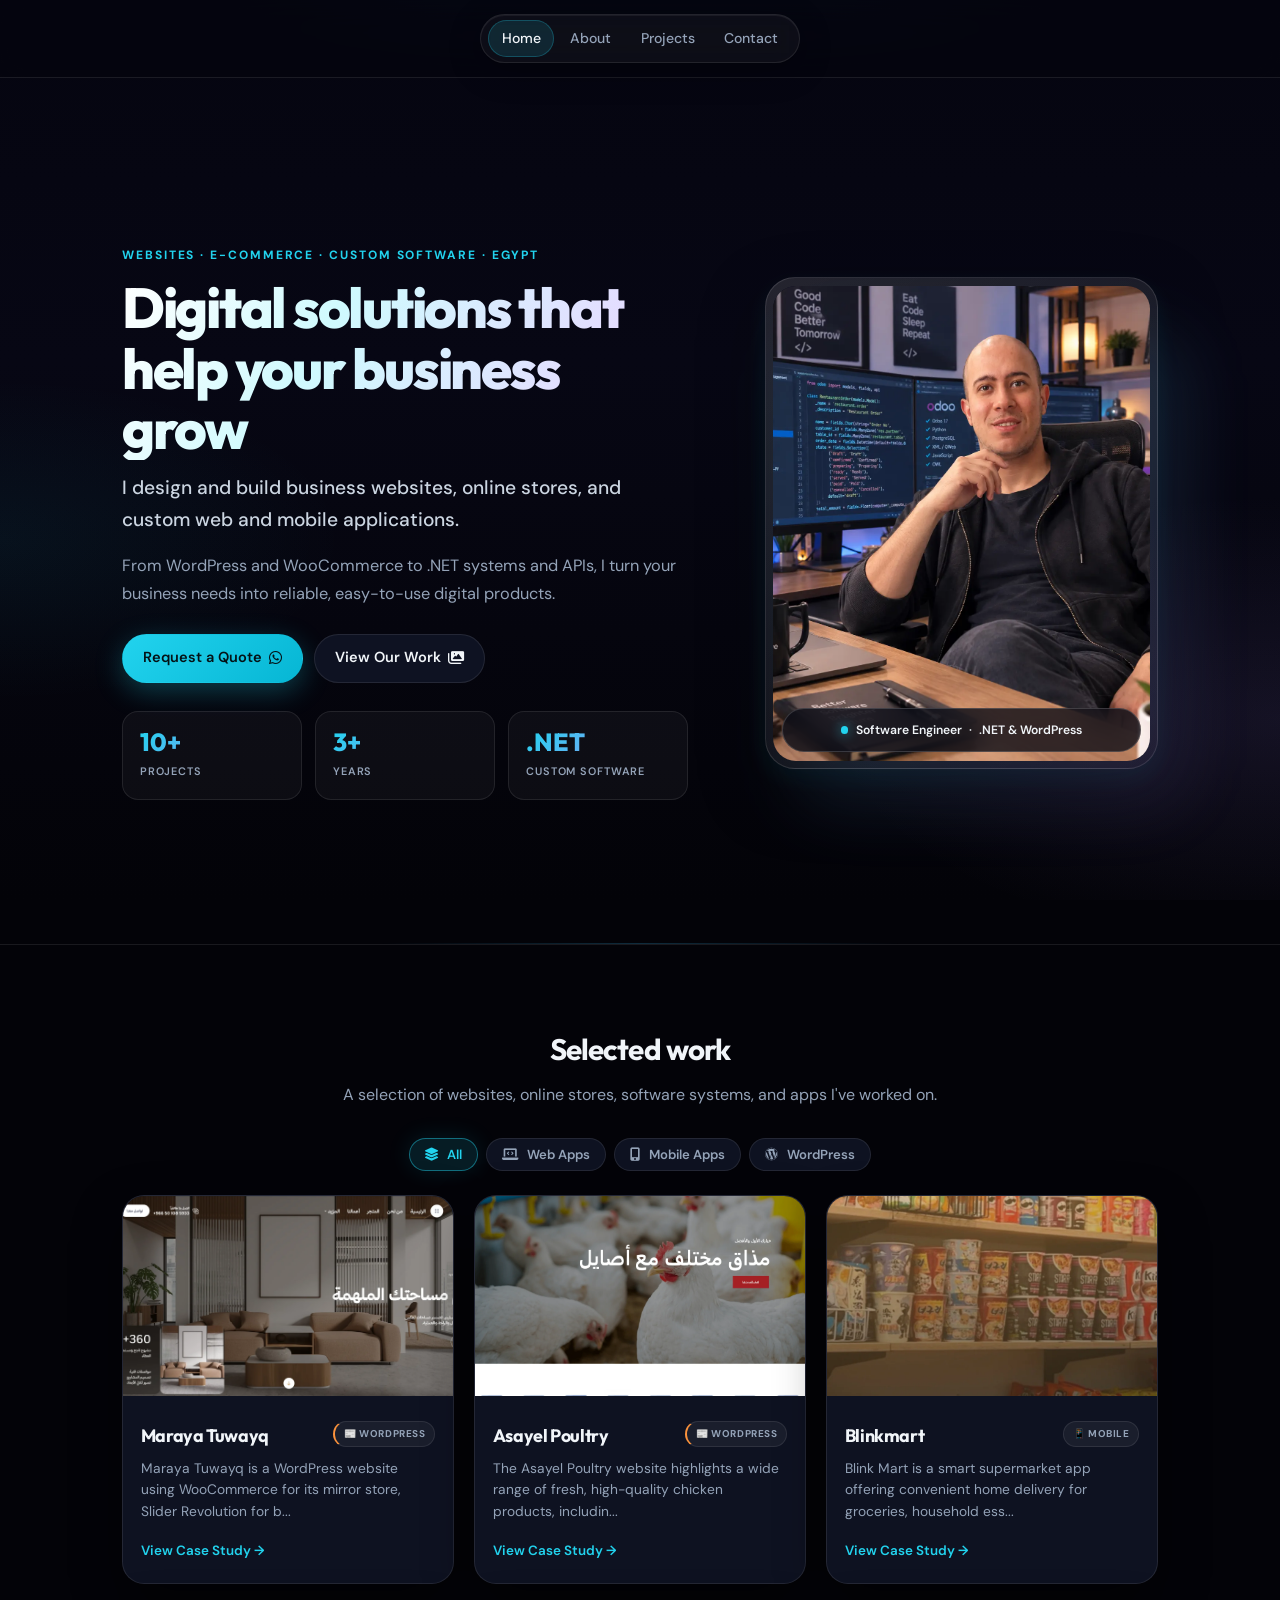
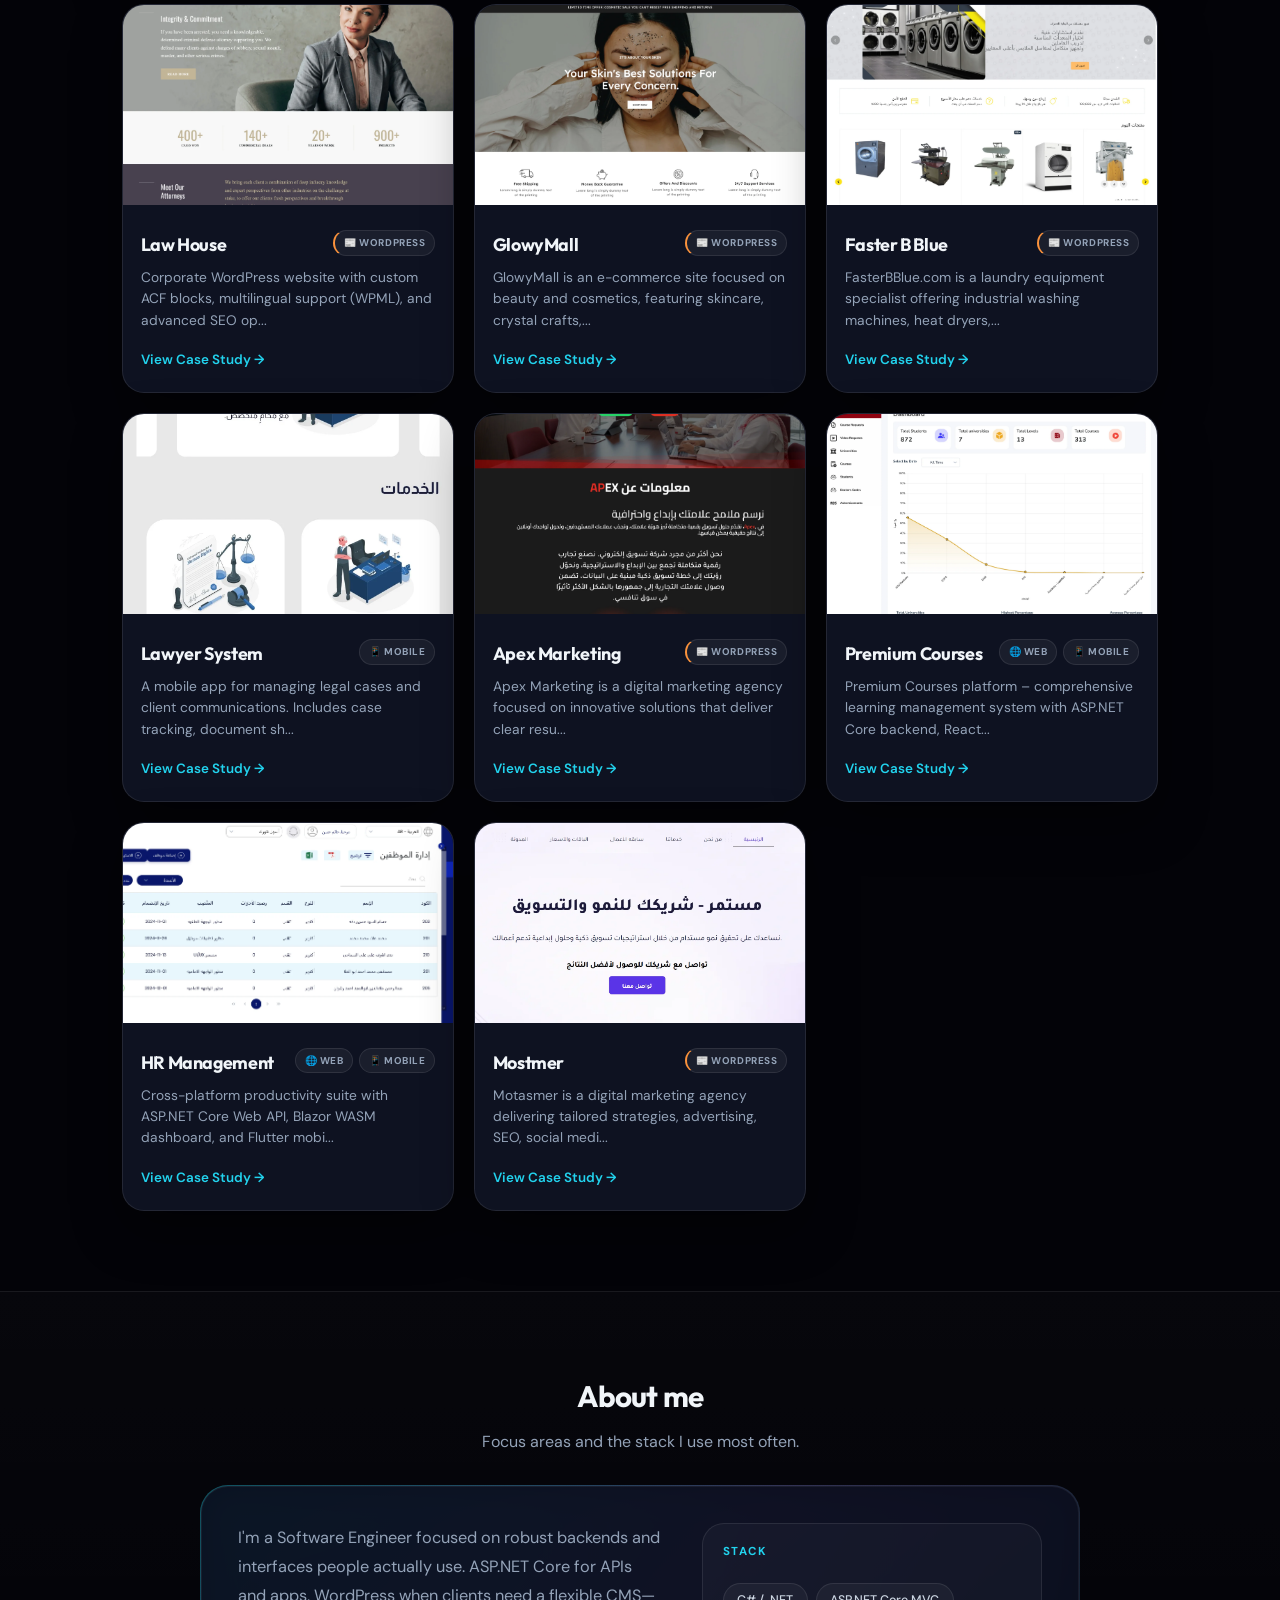
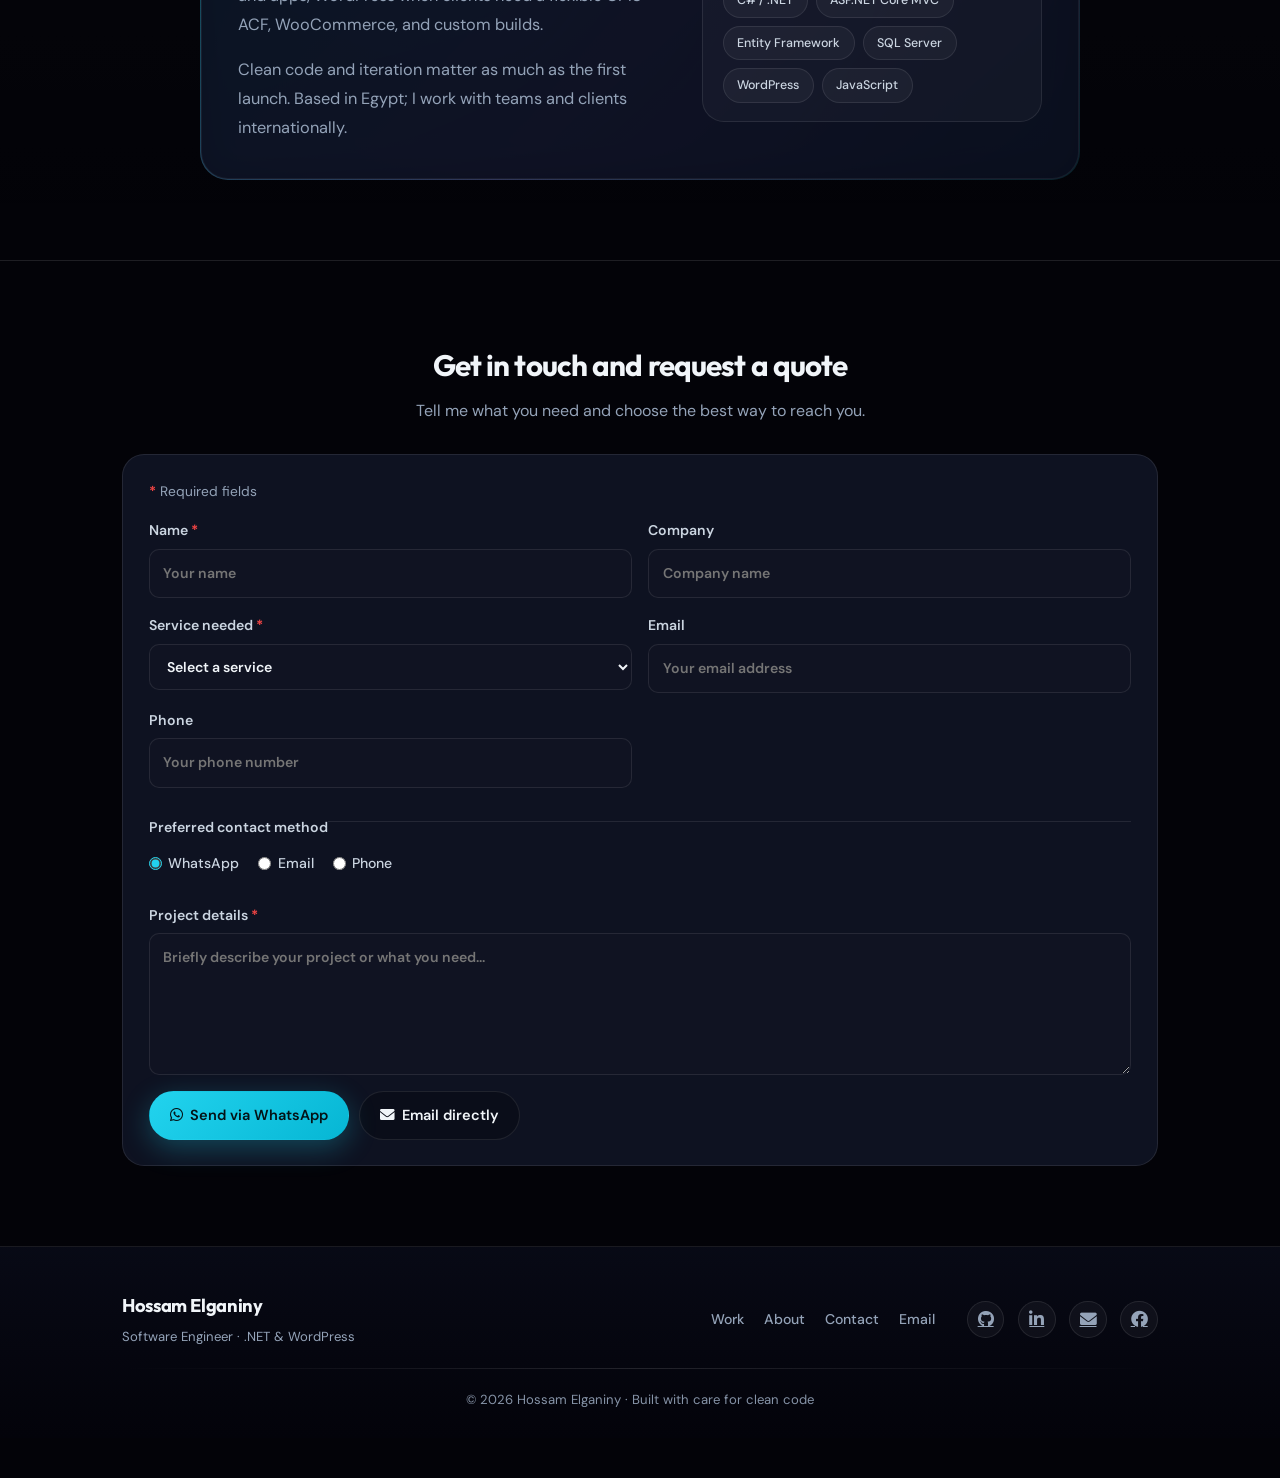
==== commit 211763a7: "Remove resume button and associated download functionality from navigation and scripts" ====
--- a/index.html
+++ b/index.html
@@ -25,7 +25,6 @@
       <a href="about.html">About</a>
       <a href="#projects">Projects</a>
       <a href="#contact">Contact</a>
-      <a href="#" class="resume-btn" id="resumeNavBtn"><i class="fas fa-download" aria-hidden="true"></i> Resume</a>
     </div>
   </div>
 </nav>
@@ -300,25 +299,6 @@
     else if (e.key === 'Escape') { closeModal(); e.preventDefault(); }
   });
 
- function bindResume(el) {
-    el?.addEventListener('click', (e) => {
-        e.preventDefault();
-        
-        const resumeUrl = "https://drive.google.com/uc?export=download&id=1dfZWVOH4s9GMu8-n0MBRi5Fx2hiuJVAJ";
-        
-        // Create a temporary link and trigger download
-        const link = document.createElement('a');
-        link.href = resumeUrl;
-        link.download = "Resume.pdf"; // You can change the filename here
-        document.body.appendChild(link);
-        link.click();
-        document.body.removeChild(link);
-    });
-}
-  bindResume(document.getElementById('resumeBtn'));
-  bindResume(document.getElementById('resumeCtaBtn'));
-  bindResume(document.getElementById('resumeNavBtn'));
-
   renderProjects();
 
   document.querySelectorAll('[data-whatsapp-inquiry]').forEach(form => {
--- a/styles.css
+++ b/styles.css
@@ -204,7 +204,7 @@
   box-shadow: 0 8px 32px rgba(0, 0, 0, 0.25), inset 0 1px 0 rgba(255, 255, 255, 0.06);
 }
 
-.nav-pill > a:not(.resume-btn) {
+.nav-pill > a {
   color: var(--text-muted);
   text-decoration: none;
   font-weight: 500;
@@ -214,36 +214,15 @@
   transition: color 0.2s ease, background 0.2s ease;
 }
 
-.nav-pill > a:not(.resume-btn):hover {
+.nav-pill > a:hover {
   color: var(--text);
   background: rgba(255, 255, 255, 0.06);
 }
 
-.nav-pill > a:not(.resume-btn).active {
+.nav-pill > a.active {
   color: var(--text);
   background: rgba(34, 211, 238, 0.12);
   box-shadow: inset 0 0 0 1px rgba(34, 211, 238, 0.25);
-}
-
-.nav-pill .resume-btn {
-  margin-left: 0.25rem;
-}
-
-.resume-btn {
-  background: linear-gradient(135deg, var(--accent), #0891b2);
-  padding: 0.42rem 1rem;
-  border-radius: var(--radius-pill);
-  color: #04201f !important;
-  font-weight: 700;
-  font-size: 0.8rem;
-  box-shadow: 0 4px 20px rgba(34, 211, 238, 0.25);
-  transition: transform 0.2s ease, filter 0.2s ease;
-  text-decoration: none;
-}
-
-.resume-btn:hover {
-  filter: brightness(1.08);
-  transform: translateY(-1px);
 }
 
 /* ---------- Sections ---------- */
@@ -1535,7 +1514,7 @@
     padding: 0.3rem;
   }
 
-  .nav-pill > a:not(.resume-btn) {
+  .nav-pill > a {
     padding: 0.38rem 0.65rem;
     font-size: 0.82rem;
   }
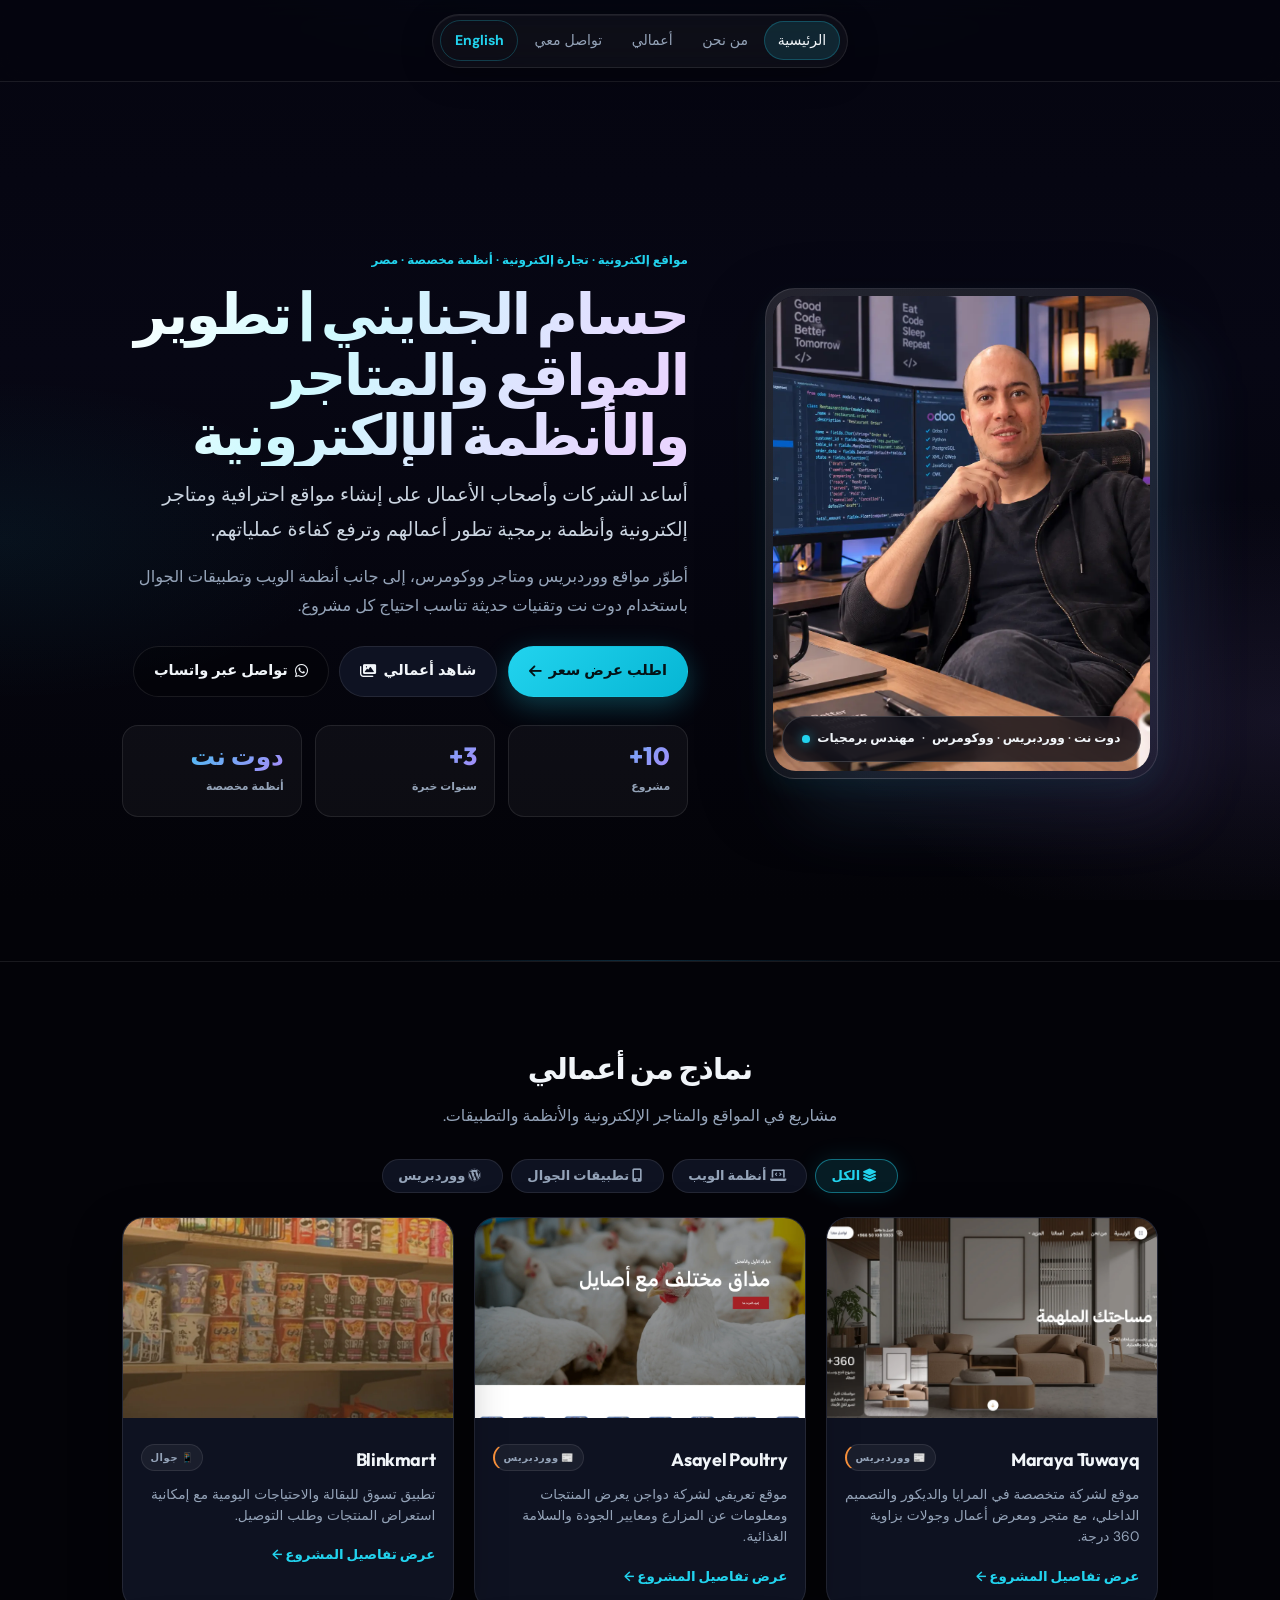
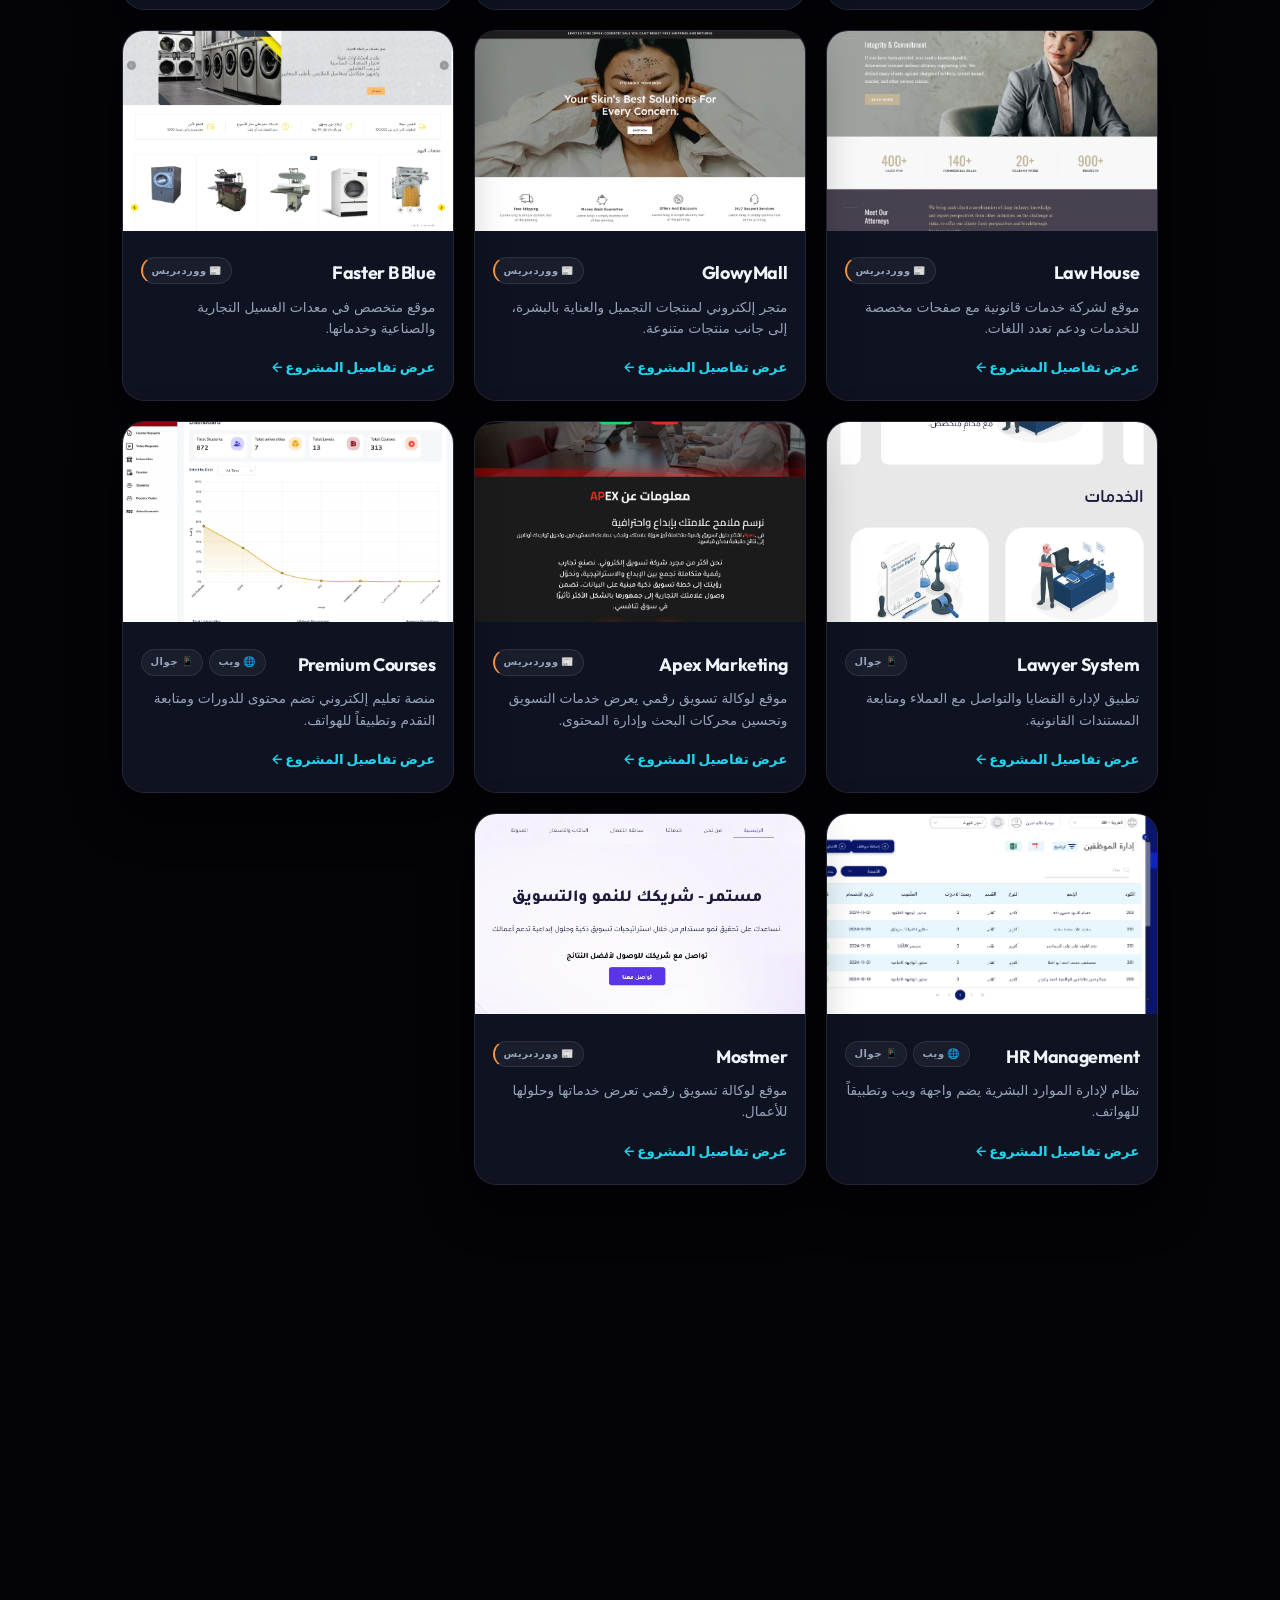
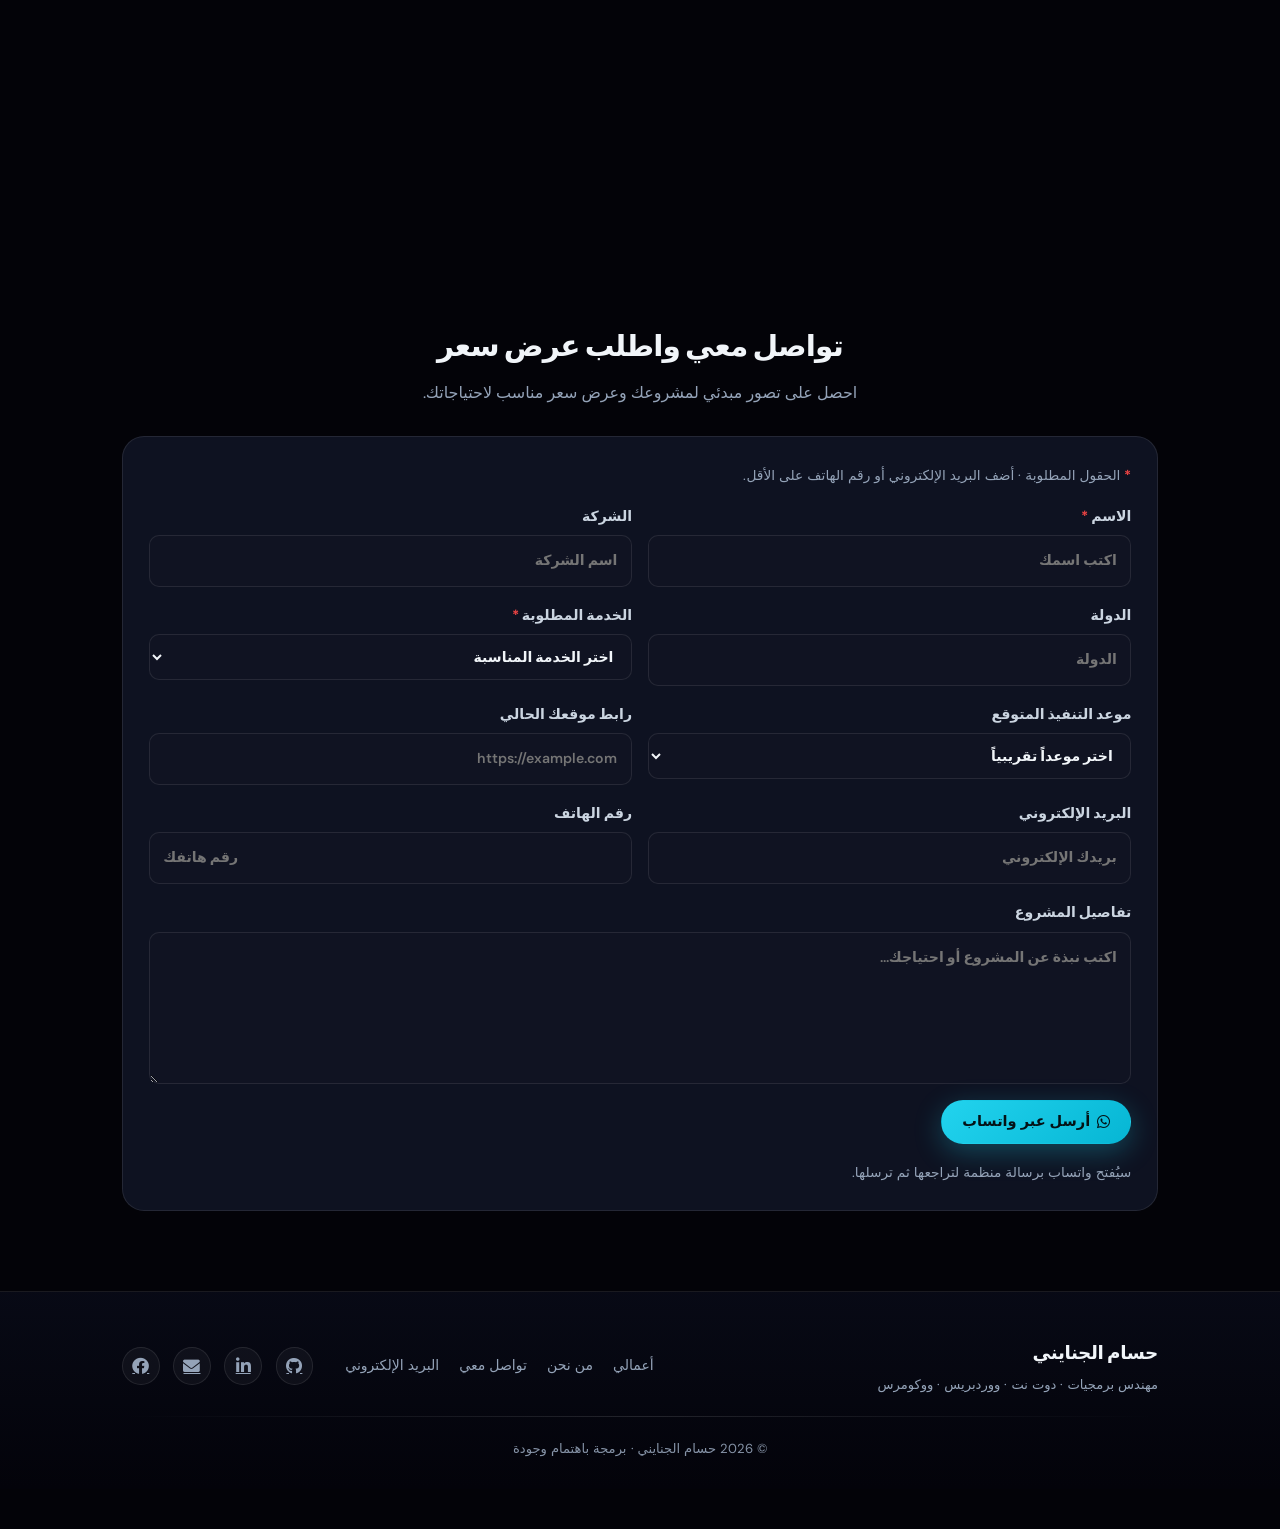
==== commit 68f1f570: "update" ====
--- a/index.html
+++ b/index.html
@@ -1,11 +1,12 @@
 <!DOCTYPE html>
-<html lang="en">
+<html lang="ar" dir="rtl">
 <head>
   <meta charset="UTF-8">
   <meta name="viewport" content="width=device-width, initial-scale=1.0, viewport-fit=cover">
-  <meta name="description" content="Build your business online with Hossam Elganiny: professional websites, WooCommerce stores, and custom ASP.NET Core software.">
+  <meta name="description" content="حسام الجنايني: تطوير مواقع الشركات والمتاجر الإلكترونية والأنظمة المخصصة لمساعدة أعمالك على النمو.">
   <meta name="theme-color" content="#06060f">
-  <title>Hossam Elganiny | Websites, E-commerce & .NET Software</title>
+  <title>حسام الجنايني | تطوير المواقع والمتاجر والأنظمة الإلكترونية</title>
+  <link rel="alternate" hreflang="en" href="index-en.html">
   <!-- Outfit + DM Sans + Font Awesome -->
   <link href="https://fonts.googleapis.com/css2?family=DM+Sans:ital,opsz,wght@0,9..40,400;0,9..40,500;0,9..40,600;0,9..40,700&family=Outfit:wght@400;500;600;700;800&display=swap" rel="stylesheet">
   <link rel="stylesheet" href="https://cdnjs.cloudflare.com/ajax/libs/font-awesome/6.0.0-beta3/css/all.min.css">
@@ -18,13 +19,14 @@
   <div class="ambient-gradient"></div>
 </div>
 
-<nav class="navbar" aria-label="Main">
+<nav class="navbar" aria-label="التنقل الرئيسي">
   <div class="nav-container nav-container--center">
     <div class="nav-pill">
-      <a href="index.html" class="active">Home</a>
-      <a href="about.html">About</a>
-      <a href="#projects">Projects</a>
-      <a href="#contact">Contact</a>
+      <a href="index.html" class="active">الرئيسية</a>
+      <a href="about.html">من نحن</a>
+      <a href="#projects">أعمالي</a>
+      <a href="#contact">تواصل معي</a>
+      <a href="index-en.html" class="language-toggle" lang="en" aria-label="Switch to English">English</a>
     </div>
   </div>
 </nav>
@@ -35,23 +37,24 @@
   <div class="shell hero-inner hero-inner--split">
     <div class="hero-portrait">
       <img src="Images/Profile.webp" alt="Hossam Elganiny" fetchpriority="high">
-      <div class="portrait-badge"><span class="portrait-badge__dot" aria-hidden="true"></span><span>Software Engineer</span><span aria-hidden="true">·</span><span>.NET & WordPress</span></div>
+      <div class="portrait-badge"><span class="portrait-badge__dot" aria-hidden="true"></span><span>مهندس برمجيات</span><span aria-hidden="true">·</span><span>دوت نت · ووردبريس · ووكومرس</span></div>
     </div>
     <div class="hero-copy">
       <div class="hero-content">
-        <p class="hero-kicker">Websites · E-commerce · Custom software · Egypt</p>
-        <h1 id="page-title">Digital solutions that help your business grow</h1>
-        <p class="title-highlight">I design and build business websites, online stores, and custom web and mobile applications.</p>
-        <p class="hero-description">From WordPress and WooCommerce to .NET systems and APIs, I turn your business needs into reliable, easy-to-use digital products.</p>
+        <p class="hero-kicker">مواقع إلكترونية · تجارة إلكترونية · أنظمة مخصصة · مصر</p>
+        <h1 id="page-title">حسام الجنايني | تطوير المواقع والمتاجر والأنظمة الإلكترونية</h1>
+        <p class="title-highlight">أساعد الشركات وأصحاب الأعمال على إنشاء مواقع احترافية ومتاجر إلكترونية وأنظمة برمجية تطور أعمالهم وترفع كفاءة عملياتهم.</p>
+        <p class="hero-description">أطوّر مواقع ووردبريس ومتاجر ووكومرس، إلى جانب أنظمة الويب وتطبيقات الجوال باستخدام دوت نت وتقنيات حديثة تناسب احتياج كل مشروع.</p>
         <div class="cta-group">
-          <a href="https://wa.me/201200396844?text=Hi%2C%20I%27d%20like%20to%20request%20a%20project%20quote." class="btn btn-primary" target="_blank" rel="noopener noreferrer">Request a Quote <i class="fab fa-whatsapp" aria-hidden="true"></i></a>
-          <a href="#projects" class="btn btn-secondary">View Our Work <i class="fas fa-images" aria-hidden="true"></i></a>
+          <a href="#contact" class="btn btn-primary">اطلب عرض سعر <i class="fas fa-arrow-left" aria-hidden="true"></i></a>
+          <a href="#projects" class="btn btn-secondary">شاهد أعمالي <i class="fas fa-images" aria-hidden="true"></i></a>
+          <a href="https://wa.me/201200396844?text=مرحباً، أود مناقشة مشروع جديد." class="btn btn-outline-light" target="_blank" rel="noopener noreferrer"><i class="fab fa-whatsapp" aria-hidden="true"></i> تواصل عبر واتساب</a>
         </div>
       </div>
-      <div class="stats-bar" aria-label="Highlights">
-        <div class="stat-item"><span class="stat-number">10+</span><span class="stat-label">Projects</span></div>
-        <div class="stat-item"><span class="stat-number">3+</span><span class="stat-label">Years</span></div>
-        <div class="stat-item"><span class="stat-number">.NET</span><span class="stat-label">Custom software</span></div>
+      <div class="stats-bar" aria-label="أبرز المعلومات">
+        <div class="stat-item"><span class="stat-number">10+</span><span class="stat-label">مشروع</span></div>
+        <div class="stat-item"><span class="stat-number">3+</span><span class="stat-label">سنوات خبرة</span></div>
+        <div class="stat-item"><span class="stat-number">دوت نت</span><span class="stat-label">أنظمة مخصصة</span></div>
       </div>
     </div>
   </div>
@@ -61,14 +64,14 @@
 <section id="projects" class="page-section page-section--projects reveal" aria-labelledby="projects-heading">
   <div class="shell shell--projects">
     <header class="section-head section-head--center">
-      <h2 id="projects-heading">Selected work</h2>
-      <p class="section-desc">A selection of websites, online stores, software systems, and apps I've worked on.</p>
+      <h2 id="projects-heading">نماذج من أعمالي</h2>
+      <p class="section-desc">مشاريع في المواقع والمتاجر الإلكترونية والأنظمة والتطبيقات.</p>
     </header>
     <div class="filters filters--center">
-      <button type="button" class="filter-btn active" data-filter="all"><i class="fas fa-layer-group" aria-hidden="true"></i> All</button>
-      <button type="button" class="filter-btn" data-filter="web"><i class="fas fa-laptop-code" aria-hidden="true"></i> Web Apps</button>
-      <button type="button" class="filter-btn" data-filter="mobile"><i class="fas fa-mobile-alt" aria-hidden="true"></i> Mobile Apps</button>
-      <button type="button" class="filter-btn" data-filter="wordpress"><i class="fab fa-wordpress" aria-hidden="true"></i> WordPress</button>
+      <button type="button" class="filter-btn active" data-filter="all"><i class="fas fa-layer-group" aria-hidden="true"></i> الكل</button>
+      <button type="button" class="filter-btn" data-filter="web"><i class="fas fa-laptop-code" aria-hidden="true"></i> أنظمة الويب</button>
+      <button type="button" class="filter-btn" data-filter="mobile"><i class="fas fa-mobile-alt" aria-hidden="true"></i> تطبيقات الجوال</button>
+      <button type="button" class="filter-btn" data-filter="wordpress"><i class="fab fa-wordpress" aria-hidden="true"></i> ووردبريس</button>
     </div>
     <div id="projectsGrid" class="projects-grid"></div>
   </div>
@@ -78,30 +81,25 @@
 <section class="page-section page-section--alt about-section reveal" id="about" aria-labelledby="about-heading">
   <div class="shell">
     <header class="section-head section-head--center">
-      <h2 id="about-heading">About me</h2>
-      <p class="section-desc">Focus areas and the stack I use most often.</p>
+      <h2 id="about-heading">من أنا؟</h2>
+      <p class="section-desc">أساعدك على تحويل احتياجات عملك إلى منتجات رقمية عملية.</p>
     </header>
     <div class="about-showcase">
       <div class="about-showcase__glow" aria-hidden="true"></div>
       <div class="about-showcase__inner">
         <div class="about-showcase__grid">
           <div class="about-showcase__copy">
-            <p>
-              I'm a Software Engineer focused on robust backends and interfaces people actually use.
-              ASP.NET Core for APIs and apps, WordPress when clients need a flexible CMS—ACF, WooCommerce, and custom builds.
-            </p>
-            <p>
-              Clean code and iteration matter as much as the first launch. Based in Egypt; I work with teams and clients internationally.
-            </p>
+            <p>أنا حسام الجنايني، مهندس برمجيات أعمل على تطوير مواقع الشركات والمتاجر الإلكترونية والأنظمة المخصصة. أختار التقنية المناسبة لطبيعة المشروع، سواء ووردبريس ووكومرس أو ASP.NET Core ودوت نت.</p>
+            <p>أهتم بتجربة استخدام واضحة، وبنية قابلة للصيانة، وتواصل منظم طوال مراحل التنفيذ. أعمل من مصر مع عملاء وفرق داخل المنطقة وخارجها.</p>
           </div>
-          <aside class="about-showcase__aside" aria-label="Tech stack">
-            <span class="about-showcase__label">Stack</span>
+          <aside class="about-showcase__aside" aria-label="التقنيات">
+            <span class="about-showcase__label">التقنيات</span>
             <div class="tech-stack tech-stack--showcase">
-              <span>C# / .NET</span>
+              <span>C# / دوت نت</span>
               <span>ASP.NET Core MVC</span>
               <span>Entity Framework</span>
               <span>SQL Server</span>
-              <span>WordPress</span>
+              <span>ووردبريس</span>
               <span>JavaScript</span>
             </div>
           </aside>
@@ -115,19 +113,22 @@
 <section id="contact" class="page-section reveal" aria-labelledby="contact-heading">
   <div class="shell">
     <header class="section-head section-head--center">
-      <h2 id="contact-heading">Get in touch and request a quote</h2>
-      <p class="section-desc">Tell me what you need and choose the best way to reach you.</p>
+      <h2 id="contact-heading">تواصل معي واطلب عرض سعر</h2>
+      <p class="section-desc">احصل على تصور مبدئي لمشروعك وعرض سعر مناسب لاحتياجاتك.</p>
     </header>
     <form class="project-inquiry-form" data-whatsapp-inquiry>
-      <p class="form-preview-note inquiry-wide"><span class="required-marker">*</span> Required fields</p>
-      <label><span class="field-label">Name <span class="required-marker" aria-hidden="true">*</span><span class="visually-hidden">(required)</span></span><input name="name" autocomplete="name" placeholder="Your name" required></label>
-      <label>Company<input name="company" autocomplete="organization" placeholder="Company name"></label>
-      <label><span class="field-label">Service needed <span class="required-marker" aria-hidden="true">*</span><span class="visually-hidden">(required)</span></span><select name="service" required><option value="" selected disabled>Select a service</option><option>Business website</option><option>Online store</option><option>Custom software / .NET</option><option>Other</option></select></label>
-      <label>Email<input name="email" type="email" autocomplete="email" placeholder="Your email address"></label>
-      <label>Phone<input name="phone" type="tel" autocomplete="tel" placeholder="Your phone number"></label>
-      <fieldset class="contact-preference inquiry-wide"><legend>Preferred contact method</legend><label><input type="radio" name="preferredContact" value="WhatsApp" checked> WhatsApp</label><label><input type="radio" name="preferredContact" value="Email"> Email</label><label><input type="radio" name="preferredContact" value="Phone"> Phone</label></fieldset>
-      <label class="inquiry-wide"><span class="field-label">Project details <span class="required-marker" aria-hidden="true">*</span><span class="visually-hidden">(required)</span></span><textarea name="details" rows="5" placeholder="Briefly describe your project or what you need..." required></textarea></label>
-      <div class="inquiry-actions inquiry-wide"><button type="submit" class="btn btn-primary"><i class="fab fa-whatsapp" aria-hidden="true"></i> Send via WhatsApp</button><a href="mailto:hossamelsayed676@gmail.com" class="btn btn-outline-light"><i class="fas fa-envelope" aria-hidden="true"></i> Email directly</a></div>
+      <p class="form-preview-note inquiry-wide"><span class="required-marker">*</span> الحقول المطلوبة · أضف البريد الإلكتروني أو رقم الهاتف على الأقل.</p>
+      <label><span class="field-label">الاسم <span class="required-marker" aria-hidden="true">*</span><span class="visually-hidden">(مطلوب)</span></span><input name="name" autocomplete="name" placeholder="اكتب اسمك" required></label>
+      <label>الشركة<input name="company" autocomplete="organization" placeholder="اسم الشركة"></label>
+      <label>الدولة<input name="country" autocomplete="country-name" placeholder="الدولة"></label>
+      <label><span class="field-label">الخدمة المطلوبة <span class="required-marker" aria-hidden="true">*</span><span class="visually-hidden">(مطلوب)</span></span><select name="service" required><option value="" selected disabled>اختر الخدمة المناسبة</option><option value="موقع شركة">موقع شركة</option><option value="متجر إلكتروني">متجر إلكتروني</option><option value="نظام أو تطبيق مخصص">نظام أو تطبيق مخصص</option><option value="أخرى">أخرى</option></select></label>
+      <label>موعد التنفيذ المتوقع<select name="timeline"><option value="" selected>اختر موعداً تقريبياً</option><option>في أقرب وقت</option><option>خلال شهر</option><option>خلال شهر إلى 3 أشهر</option><option>مرن</option></select></label>
+      <label>رابط موقعك الحالي<input name="website" type="url" placeholder="https://example.com"></label>
+      <label>البريد الإلكتروني<input name="email" type="email" autocomplete="email" placeholder="بريدك الإلكتروني"></label>
+      <label>رقم الهاتف<input name="phone" type="tel" autocomplete="tel" placeholder="رقم هاتفك"></label>
+      <label class="inquiry-wide">تفاصيل المشروع<textarea name="details" rows="5" placeholder="اكتب نبذة عن المشروع أو احتياجك..."></textarea></label>
+      <div class="inquiry-actions inquiry-wide"><button type="submit" class="btn btn-primary"><i class="fab fa-whatsapp" aria-hidden="true"></i> أرسل عبر واتساب</button></div>
+      <p class="form-preview-note inquiry-wide">سيُفتح واتساب برسالة منظمة لتراجعها ثم ترسلها.</p>
     </form>
   </div>
 </section>
@@ -137,14 +138,14 @@
   <div class="shell footer-shell">
     <div class="footer-top">
       <div class="footer-brand">
-        <span class="footer-brand__name">Hossam Elganiny</span>
-        <span class="footer-brand__tag">Software Engineer · .NET & WordPress</span>
-      </div>
-      <nav class="footer-links" aria-label="Footer">
-        <a href="#projects">Work</a>
-        <a href="about.html">About</a>
-        <a href="#contact">Contact</a>
-        <a href="mailto:hossamelsayed676@gmail.com">Email</a>
+        <span class="footer-brand__name">حسام الجنايني</span>
+      <span class="footer-brand__tag">مهندس برمجيات · دوت نت · ووردبريس · ووكومرس</span>
+      </div>
+      <nav class="footer-links" aria-label="روابط التذييل">
+        <a href="#projects">أعمالي</a>
+        <a href="about.html">من نحن</a>
+        <a href="#contact">تواصل معي</a>
+        <a href="mailto:hossamelsayed676@gmail.com">البريد الإلكتروني</a>
       </nav>
       <div class="social-links footer-social">
         <a href="https://github.com/hossamElgainy" target="_blank" rel="noopener noreferrer" aria-label="GitHub"><i class="fab fa-github"></i></a>
@@ -154,7 +155,7 @@
       </div>
     </div>
     <div class="footer-divider" aria-hidden="true"></div>
-    <p class="footer-copy">© 2026 Hossam Elganiny · Built with care for clean code</p>
+    <p class="footer-copy">© 2026 حسام الجنايني · برمجة باهتمام وجودة</p>
   </div>
 </footer>
 
@@ -163,17 +164,17 @@
   <div class="modal-container">
     <div class="modal-header">
       <div class="modal-heading">
-        <h2 id="modalTitle">Project Name</h2>
-        <a id="modalDemoLink" class="demo-link" href="#" target="_blank" rel="noopener noreferrer" hidden><i class="fas fa-external-link-alt" aria-hidden="true"></i> View Live Demo</a>
-      </div>
-      <button class="close-modal" id="closeModalBtn">&times;</button>
+        <h2 id="modalTitle">اسم المشروع</h2>
+        <a id="modalDemoLink" class="demo-link" href="#" target="_blank" rel="noopener noreferrer" hidden><i class="fas fa-external-link-alt" aria-hidden="true"></i> شاهد الموقع</a>
+      </div>
+      <button class="close-modal" id="closeModalBtn" aria-label="إغلاق">&times;</button>
     </div>
     <div class="modal-category" id="modalCategories"></div>
     <div class="slider-area">
       <div class="slider-wrapper" id="sliderWrapper">
-        <button class="slider-btn prev" id="prevSlideBtn" aria-label="Previous"><i class="fas fa-chevron-left"></i></button>
+        <button class="slider-btn prev" id="prevSlideBtn" aria-label="الصورة السابقة"><i class="fas fa-chevron-left"></i></button>
         <img id="modalSliderImg" class="slider-img" src="" alt="project view">
-        <button class="slider-btn next" id="nextSlideBtn" aria-label="Next"><i class="fas fa-chevron-right"></i></button>
+        <button class="slider-btn next" id="nextSlideBtn" aria-label="الصورة التالية"><i class="fas fa-chevron-right"></i></button>
       </div>
       <div class="image-counter" id="imageCounter"></div>
     </div>
@@ -184,20 +185,34 @@
 <script>
   // ---------- PROJECTS DATA (same as original but enriched with descriptions) ----------
   const projectsData = [
-    { id: 1, name: "Maraya Tuwayq", categories: ["wordpress"], description: "Maraya Tuwayq is a WordPress website using WooCommerce for its mirror store, Slider Revolution for banners, and an RTL architecture and interior design theme, likely Antra, featuring galleries, 360-degree tours, blog, testimonials, and WhatsApp contact.", thumbnail: "Images/maraya-tuwayq/1.webp", images: ["Images/maraya-tuwayq/1.webp","Images/maraya-tuwayq/2.webp","Images/maraya-tuwayq/3.webp","Images/maraya-tuwayq/4.webp","Images/maraya-tuwayq/5.webp","Images/maraya-tuwayq/6.webp","Images/maraya-tuwayq/7.webp","Images/maraya-tuwayq/8.webp"], demoUrl: "https://maraya-tuwayq.com/" },
+    { id: 1, name: "Maraya Tuwayq", categories: ["wordpress"], description: "Maraya Tuwayq is a WordPress website using WooCommerce for its mirror store, Slider Revolution for banners, and an RTL architecture and interior design theme featuring galleries, 360-degree tours, blog, testimonials, and WhatsApp contact.", thumbnail: "Images/maraya-tuwayq/1.webp", images: ["Images/maraya-tuwayq/1.webp","Images/maraya-tuwayq/2.webp","Images/maraya-tuwayq/3.webp","Images/maraya-tuwayq/4.webp","Images/maraya-tuwayq/5.webp","Images/maraya-tuwayq/6.webp","Images/maraya-tuwayq/7.webp","Images/maraya-tuwayq/8.webp"], demoUrl: "https://maraya-tuwayq.com/" },
     { id: 2, name: "Asayel Poultry", categories: ["wordpress"], description: "The Asayel Poultry website highlights a wide range of fresh, high-quality chicken products, including breasts, wings, whole chickens, and more. It emphasizes integrated farm operations, halal slaughtering, strict safety protocols, and 100% natural feeding.", thumbnail: "Images/asayel/asayel1.webp", images: ["Images/asayel/asayel1.webp","Images/asayel/asayel2.webp","Images/asayel/asayel3.webp","Images/asayel/asayel4.webp","Images/asayel/asayel5.webp"], demoUrl: "https://asayelpoultry.com/en/" },
     { id: 3, name: "Blinkmart", categories: ["mobile"], description: "Blink Mart is a smart supermarket app offering convenient home delivery for groceries, household essentials, and personal care items. Features easy browsing, secure delivery, and data protection.", thumbnail: "Images/blinkmart/blinkmart8.webp", images: ["Images/blinkmart/blinkmart8.webp","Images/blinkmart/blinkmart1.webp","Images/blinkmart/blinkmart6.webp","Images/blinkmart/blinkmart3.webp","Images/blinkmart/blinkmart4.webp","Images/blinkmart/blinkmart2.webp","Images/blinkmart/blinkmart5.webp","Images/blinkmart/blinkmart7.webp"], demoUrl: "https://play.google.com/store/apps/details?id=com.AshalNetworkCompany.blinkmart" },
     { id: 4, name: "Law House", categories: ["wordpress"], description: "Corporate WordPress website with custom ACF blocks, multilingual support (WPML), and advanced SEO optimization. Lightning-fast performance and Elementor integration.", thumbnail: "Images/lawhouse/lawhouse1.webp", images: ["Images/lawhouse/lawhouse1.webp","Images/lawhouse/lawhouse2.webp","Images/lawhouse/lawhouse3.webp","Images/lawhouse/lawhouse4.webp","Images/lawhouse/lawhouse5.webp"], demoUrl: "https://www.lawhousehurghada.com/" },
-    { id: 6, name: "GlowyMall", categories: ["wordpress"], description: "GlowyMall is an e-commerce site focused on beauty and cosmetics, featuring skincare, crystal crafts, and camping accessories. User-friendly with free shipping and money-back guarantees.", thumbnail: "Images/glowymall/glowymall1.webp", images: ["Images/glowymall/glowymall1.webp","Images/glowymall/glowymall2.webp","Images/glowymall/glowymall3.webp","Images/glowymall/glowymall4.webp","Images/glowymall/glowymall5.webp"], caseStudy: { client: "An online store for beauty and skincare, alongside a range of other products.", need: "Present multiple product categories in a clear, easy-to-browse shopping experience.", solution: "Organize the store layout and visual content to help shoppers explore products and move between categories.", services: "E-commerce website development with WordPress.", technologies: "WordPress · WooCommerce", result: "Verified performance results are not available." } },
+    { id: 6, name: "GlowyMall", categories: ["wordpress"], description: "GlowyMall is an e-commerce site focused on beauty and cosmetics, featuring skincare, crystal crafts, and camping accessories. User-friendly with free shipping and money-back guarantees.", thumbnail: "Images/glowymall/glowymall1.webp", images: ["Images/glowymall/glowymall1.webp","Images/glowymall/glowymall2.webp","Images/glowymall/glowymall3.webp","Images/glowymall/glowymall4.webp","Images/glowymall/glowymall5.webp"], caseStudy: { client: "An online store for beauty and skincare, alongside a range of other products.", need: "Present multiple product categories in a clear, easy-to-browse shopping experience.", solution: "Organize the store layout and visual content to help shoppers explore products and move between categories.", services: "E-commerce website development with WordPress.", technologies: "ووردبريس · ووكومرس", result: "Verified performance results are not available." } },
     // demoUrl: "ADD_DEMO_URL_HERE",
     { id: 7, name: "Faster B Blue", categories: ["wordpress"], description: "FasterBBlue.com is a laundry equipment specialist offering industrial washing machines, heat dryers, ironing presses, and boilers. Provides technical consultations and professional maintenance.", thumbnail: "Images/fasterb/fasterbblue1.webp", images: ["Images/fasterb/fasterbblue1.webp","Images/fasterb/fasterbblue2.webp","Images/fasterb/fasterbblue3.webp","Images/fasterb/fasterbblue4.webp","Images/fasterb/fasterbblue5.webp"], demoUrl: "https://fasterbblue.com/" },
     { id: 11, name: "Lawyer System", categories: ["mobile"], description: "A mobile app for managing legal cases and client communications. Includes case tracking, document sharing, and secure messaging.", thumbnail: "Images/lawyer/lawyer14.webp", images: ["Images/lawyer/lawyer1.webp","Images/lawyer/lawyer2.webp","Images/lawyer/lawyer3.webp","Images/lawyer/lawyer4.webp","Images/lawyer/lawyer5.webp","Images/lawyer/lawyer6.webp","Images/lawyer/lawyer7.webp","Images/lawyer/lawyer8.webp","Images/lawyer/lawyer9.webp","Images/lawyer/lawyer10.webp","Images/lawyer/lawyer11.webp","Images/lawyer/lawyer12.webp","Images/lawyer/lawyer13.webp"], demoUrl: "https://play.google.com/store/apps/details?id=com.ashanetwork.lawyer" },
     { id: 8, name: "Apex Marketing", categories: ["wordpress"], description: "Apex Marketing is a digital marketing agency focused on innovative solutions that deliver clear results. Offers SEO, social media management, and data-driven advertising.", thumbnail: "Images/apex/apexmarketing4.webp", images: ["Images/apex/apexmarketing1.webp","Images/apex/apexmarketing2.webp","Images/apex/apexmarketing3.webp","Images/apex/apexmarketing4.webp","Images/apex/apexmarketing5.webp"], demoUrl: "https://apexmarketing1.com/" },
     { id: 9, name: "Premium Courses", categories: ["web", "mobile"], description: "Premium Courses platform – comprehensive learning management system with ASP.NET Core backend, React frontend, and Flutter mobile app. Features include course enrollment, progress tracking, video lectures, quizzes, and certificate generation.", thumbnail: "Images/premuim/PremuimCourses1.webp", images: ["Images/premuim/PremuimCourses1.webp","Images/premuim/PremuimCourses2.webp","Images/premuim/PremuimCourses3.webp","Images/premuim/PremuimCourses4.webp"], demoUrl: "https://play.google.com/store/apps/details?id=com.ashalnetwork.premiumcourses.premium_courses" },
-    { id: 10, name: "HR Management", categories: ["web", "mobile"], description: "Cross-platform productivity suite with ASP.NET Core Web API, Blazor WASM dashboard, and Flutter mobile app. Real-time sync, team boards, and push notifications. Used by 500+ internal teams.", thumbnail: "Images/hr/hr1.webp", images: ["Images/hr/hr1.webp","Images/hr/hr2.webp","Images/hr/hr3.webp","Images/hr/hr4.webp","Images/hr/hr5.webp","Images/hr/hr6.webp","Images/hr/hr7.webp","Images/hr/hr8.webp","Images/hr/hr9.webp","Images/hr/hr10.webp","Images/hr/hr11.webp","Images/hr/hr12.webp","Images/hr/hr13.webp","Images/hr/hr14.webp"], demoUrl: "https://play.google.com/store/apps/details?id=com.ashal_network_hr_compaies_system&hl=ar" },
+    { id: 10, name: "HR Management", categories: ["web", "mobile"], description: "Cross-platform productivity suite with ASP.NET Core Web API, Blazor WASM dashboard, and Flutter mobile app. Features include real-time sync, team boards, and push notifications.", thumbnail: "Images/hr/hr1.webp", images: ["Images/hr/hr1.webp","Images/hr/hr2.webp","Images/hr/hr3.webp","Images/hr/hr4.webp","Images/hr/hr5.webp","Images/hr/hr6.webp","Images/hr/hr7.webp","Images/hr/hr8.webp","Images/hr/hr9.webp","Images/hr/hr10.webp","Images/hr/hr11.webp","Images/hr/hr12.webp","Images/hr/hr13.webp","Images/hr/hr14.webp"], demoUrl: "https://play.google.com/store/apps/details?id=com.ashal_network_hr_compaies_system&hl=ar" },
     { id: 12, name: "Mostmer", categories: ["wordpress"], description: "Motasmer is a digital marketing agency delivering tailored strategies, advertising, SEO, social media, branding, content, and web solutions for business growth.", thumbnail: "Images/mostmer/1.webp", images: ["Images/mostmer/2.webp","Images/mostmer/3.webp","Images/mostmer/4.webp","Images/mostmer/5.webp","Images/mostmer/6.webp","Images/mostmer/7.webp","Images/mostmer/8.webp","Images/mostmer/9.webp"], demoUrl: "https://mostmer1.com" },
 
   ];
+
+  const arabicProjectDescriptions = {
+    1: "موقع لشركة متخصصة في المرايا والديكور والتصميم الداخلي، مع متجر ومعرض أعمال وجولات بزاوية 360 درجة.",
+    2: "موقع تعريفي لشركة دواجن يعرض المنتجات ومعلومات عن المزارع ومعايير الجودة والسلامة الغذائية.",
+    3: "تطبيق تسوق للبقالة والاحتياجات اليومية مع إمكانية استعراض المنتجات وطلب التوصيل.",
+    4: "موقع لشركة خدمات قانونية مع صفحات مخصصة للخدمات ودعم تعدد اللغات.",
+    6: "متجر إلكتروني لمنتجات التجميل والعناية بالبشرة، إلى جانب منتجات متنوعة.",
+    7: "موقع متخصص في معدات الغسيل التجارية والصناعية وخدماتها.",
+    11: "تطبيق لإدارة القضايا والتواصل مع العملاء ومتابعة المستندات القانونية.",
+    8: "موقع لوكالة تسويق رقمي يعرض خدمات التسويق وتحسين محركات البحث وإدارة المحتوى.",
+    9: "منصة تعليم إلكتروني تضم محتوى للدورات ومتابعة التقدم وتطبيقاً للهواتف.",
+    10: "نظام لإدارة الموارد البشرية يضم واجهة ويب وتطبيقاً للهواتف.",
+    12: "موقع لوكالة تسويق رقمي تعرض خدماتها وحلولها للأعمال."
+  };
 
   // ------------------- MODAL & SLIDER LOGIC ------------------
   let currentProjectImages = [];
@@ -229,19 +244,24 @@
     const project = projectsData.find(p => p.id === projectId);
     if (!project) return;
     modalTitle.innerText = project.name;
-    const details = project.caseStudy || {
-      client: project.description,
-      need: "Present the core information or service through a clear digital experience.",
-      solution: "A website or app showcasing the features and content visible in the project images.",
-      services: "Detailed information about my contribution is not currently available.",
-      technologies: project.categories.includes("wordpress") ? "WordPress" : project.categories.includes("web") ? "ASP.NET Core · Web" : "Mobile app",
-      result: "Verified performance results are not available."
+    modalSliderImg.alt = `لقطة من مشروع ${project.name}`;
+    const isArabic = document.documentElement.lang === "ar";
+    let details = project.caseStudy || {
+      client: isArabic ? arabicProjectDescriptions[project.id] : project.description,
+      need: isArabic ? "تقديم المعلومات أو الخدمة الأساسية للمستخدمين عبر تجربة رقمية واضحة." : "Present the core information or service through a clear digital experience.",
+      solution: isArabic ? "موقع أو تطبيق يعرض الوظائف والمحتوى الظاهرين في صور المشروع." : "A website or app showcasing the features and content visible in the project images.",
+      services: isArabic ? "المعلومات التفصيلية عن نطاق مساهمتي غير متاحة حالياً." : "Detailed information about my contribution is not currently available.",
+      technologies: isArabic ? (project.categories.includes("wordpress") ? "ووردبريس" : project.categories.includes("web") ? "ASP.NET Core · دوت نت · ويب" : "تطبيق جوال") : (project.categories.includes("wordpress") ? "WordPress" : project.categories.includes("web") ? "ASP.NET Core · Web" : "Mobile app"),
+      result: isArabic ? "لا تتوفر بيانات موثقة عن نتائج الأداء." : "Verified performance results are not available."
     };
-    const modalDemoLink = document.getElementById("modalDemoLink");
-    modalDemoLink.href = project.demoUrl || "#";
-    modalDemoLink.hidden = !project.demoUrl;
-    modalDescription.innerHTML = `<p class="case-study-intro">${project.description}</p><div class="case-study-grid">${[["About the client", details.client],["The need", details.need],["The solution", details.solution],["Services provided", details.services],["Technologies", details.technologies],["Results", details.result]].map(([title, value]) => `<section class="case-study-item"><h3>${title}</h3><p>${value}</p></section>`).join("")}</div>`;
-    const catMap = { web: "🌐 Web App", mobile: "📱 Mobile App", wordpress: "📰 WordPress" };
+    if (isArabic && project.caseStudy) details = { client: "متجر إلكتروني لمنتجات التجميل والعناية بالبشرة، إلى جانب منتجات متنوعة.", need: "عرض فئات متعددة من المنتجات ضمن تجربة تسوق واضحة وسهلة التصفح.", solution: "تنظيم عرض المتجر ومحتواه لتسهيل استكشاف المنتجات والتنقل بين الأقسام.", services: "تطوير متجر إلكتروني باستخدام ووردبريس.", technologies: "ووردبريس · ووكومرس", result: "لا تتوفر بيانات موثقة عن نتائج الأداء." };
+    const demoLink = document.getElementById("modalDemoLink");
+    demoLink.href = project.demoUrl || "#";
+    demoLink.hidden = !project.demoUrl;
+    demoLink.innerHTML = isArabic ? '<i class="fas fa-external-link-alt" aria-hidden="true"></i> شاهد الموقع' : '<i class="fas fa-external-link-alt" aria-hidden="true"></i> View Live Demo';
+    const labels = isArabic ? ["نبذة عن العميل", "احتياج المشروع", "الحل", "الخدمات المقدمة", "التقنيات", "النتائج"] : ["About the client", "The need", "The solution", "Services provided", "Technologies", "Results"];
+    modalDescription.innerHTML = `<p class="case-study-intro">${isArabic ? arabicProjectDescriptions[project.id] : project.description}</p><div class="case-study-grid">${[[labels[0], details.client],[labels[1], details.need],[labels[2], details.solution],[labels[3], details.services],[labels[4], details.technologies],[labels[5], details.result]].map(([title, value]) => `<section class="case-study-item"><h3>${title}</h3><p>${value}</p></section>`).join("")}</div>`;
+    const catMap = isArabic ? { web: "🌐 ويب", mobile: "📱 تطبيق جوال", wordpress: "📰 ووردبريس" } : { web: "🌐 Web App", mobile: "📱 Mobile App", wordpress: "📰 WordPress" };
     modalCategoriesContainer.innerHTML = project.categories.map(cat => `<span class="cat-badge ${cat === 'wordpress' ? 'wordpress' : ''}">${catMap[cat] || cat}</span>`).join('');
     currentProjectImages = [...project.images];
     if (!currentProjectImages.length) currentProjectImages = ["https://picsum.photos/id/0/800/500"];
@@ -254,20 +274,22 @@
   // RENDER PROJECTS with enhanced card layout
   let activeFilter = "all";
   function renderProjects() {
+    const isArabic = document.documentElement.lang === "ar";
     let filteredProjects = activeFilter === "all" ? projectsData : projectsData.filter(p => p.categories.includes(activeFilter));
     if (filteredProjects.length === 0) {
-      projectsContainer.innerHTML = `<div class="empty-state">No projects in this category—try another filter.</div>`;
+      projectsContainer.innerHTML = `<div class="empty-state">${isArabic ? "لا توجد مشاريع في هذا التصنيف." : "No projects in this category—try another filter."}</div>`;
       return;
     }
     projectsContainer.innerHTML = filteredProjects.map(project => {
-      const catDisplay = project.categories.map(c => `<span class="cat-badge ${c === 'wordpress' ? 'wordpress' : ''}">${c === 'web' ? '🌐 Web' : (c === 'mobile' ? '📱 Mobile' : '📰 WordPress')}</span>`).join('');
+      const catDisplay = project.categories.map(c => `<span class="cat-badge ${c === 'wordpress' ? 'wordpress' : ''}">${c === 'web' ? (isArabic ? '🌐 ويب' : '🌐 Web') : (c === 'mobile' ? (isArabic ? '📱 جوال' : '📱 Mobile') : (isArabic ? '📰 ووردبريس' : '📰 WordPress'))}</span>`).join('');
+      const projectDescription = isArabic ? arabicProjectDescriptions[project.id] : project.description;
       return `
         <div class="project-card" data-id="${project.id}">
           <div class="card-img-wrapper"><img class="card-img" src="${project.thumbnail}" alt="${project.name}" loading="lazy" onerror="this.src='https://picsum.photos/id/1/400/260'"></div>
           <div class="card-info">
             <div class="project-header"><h3>${project.name}</h3><div class="category-tags">${catDisplay}</div></div>
-            <p class="project-bio">${project.description.substring(0, 100)}${project.description.length > 100 ? '...' : ''}</p>
-            <div class="card-footer"><button class="project-demo-btn">View Case Study →</button></div>
+            <p class="project-bio">${projectDescription.substring(0, 100)}${projectDescription.length > 100 ? '...' : ''}</p>
+            <div class="card-footer"><button class="project-demo-btn">${isArabic ? 'عرض تفاصيل المشروع ←' : 'View Case Study →'}</button></div>
           </div>
         </div>
       `;
@@ -305,22 +327,41 @@
     form.addEventListener('submit', event => {
       event.preventDefault();
       const data = new FormData(form);
+      form.elements.email.setCustomValidity('');
+      form.elements.phone.setCustomValidity('');
+      if (!form.elements.email.value.trim() && !form.elements.phone.value.trim()) {
+        const error = document.documentElement.lang === 'ar' ? 'أدخل البريد الإلكتروني أو رقم الهاتف على الأقل.' : 'Please provide an email address or phone number.';
+        form.elements.email.setCustomValidity(error);
+        form.elements.phone.setCustomValidity(error);
+        form.reportValidity();
+        return;
+      }
+      const ar = document.documentElement.lang === 'ar';
       const message = [
-        'NEW PROJECT INQUIRY',
+        ar ? 'طلب مشروع جديد' : 'NEW PROJECT INQUIRY',
         '────────────────────',
-        `Name: ${data.get('name')}`,
-        `Company: ${data.get('company') || 'Not provided'}`,
-        `Service: ${data.get('service')}`,
-        `Preferred contact: ${data.get('preferredContact') || 'Not specified'}`,
-        `Email: ${data.get('email') || 'Not provided'}`,
-        `Phone: ${data.get('phone') || 'Not provided'}`,
+        `${ar ? 'الاسم' : 'Name'}: ${data.get('name')}`,
+        `${ar ? 'الشركة' : 'Company'}: ${data.get('company') || (ar ? 'غير مذكور' : 'Not provided')}`,
+        `${ar ? 'الدولة' : 'Country'}: ${data.get('country') || (ar ? 'غير مذكورة' : 'Not provided')}`,
+        `${ar ? 'الخدمة' : 'Service'}: ${data.get('service')}`,
+        `${ar ? 'موعد التنفيذ المتوقع' : 'Expected timeline'}: ${data.get('timeline') || (ar ? 'غير محدد' : 'Not provided')}`,
+        `${ar ? 'الموقع الحالي' : 'Current website'}: ${data.get('website') || (ar ? 'غير مذكور' : 'Not provided')}`,
+        `${ar ? 'البريد الإلكتروني' : 'Email'}: ${data.get('email') || (ar ? 'غير مذكور' : 'Not provided')}`,
+        `${ar ? 'الهاتف' : 'Phone'}: ${data.get('phone') || (ar ? 'غير مذكور' : 'Not provided')}`,
         '',
-        'Project details:',
-        data.get('details')
+        ar ? 'تفاصيل المشروع:' : 'Project details:',
+        data.get('details') || (ar ? 'لم تُذكر تفاصيل إضافية.' : 'No additional details provided.')
       ].join('\n');
       window.location.href = `https://wa.me/201200396844?text=${encodeURIComponent(message)}`;
     });
   });
+  document.querySelectorAll('[data-whatsapp-inquiry] input[name="email"], [data-whatsapp-inquiry] input[name="phone"]').forEach(input => input.addEventListener('input', () => {
+    const form = input.form;
+    if (form.elements.email.value.trim() || form.elements.phone.value.trim()) {
+      form.elements.email.setCustomValidity('');
+      form.elements.phone.setCustomValidity('');
+    }
+  }));
 </script>
 <script src="canvas-bg.js" defer></script>
 <script src="animations.js" defer></script>
--- a/styles.css
+++ b/styles.css
@@ -225,6 +225,12 @@
   box-shadow: inset 0 0 0 1px rgba(34, 211, 238, 0.25);
 }
 
+.nav-pill > a.language-toggle {
+  color: var(--accent);
+  border: 1px solid rgba(34, 211, 238, 0.24);
+  font-weight: 700;
+}
+
 /* ---------- Sections ---------- */
 .page-section {
   padding: var(--section-pad) 0;
@@ -313,6 +319,7 @@
 
 .hero-inner--split {
   display: grid;
+  direction: ltr;
   grid-template-columns: minmax(0, 1.18fr) minmax(260px, 0.82fr);
   grid-template-areas: "copy portrait";
   align-items: center;
@@ -1010,6 +1017,25 @@
 .about-proof-points strong { color: var(--accent); }
 .about-card-grid { display: grid; grid-template-columns: repeat(3, minmax(0, 1fr)); gap: 0.85rem; }
 .about-card-grid .info-card { margin: 0; height: 100%; }
+.about-card-grid .info-card:has(> i), .about-credentials .info-card:has(> i) {
+  display: grid;
+  grid-template-columns: 1.35rem minmax(0, 1fr);
+  column-gap: 0.65rem;
+  align-content: start;
+}
+.about-card-grid .info-card:has(> i) > i, .about-credentials .info-card:has(> i) > i {
+  grid-column: 1;
+  grid-row: 1;
+  margin: 0.12rem 0 0;
+}
+.about-card-grid .info-card:has(> i) > h3, .about-credentials .info-card:has(> i) > h3 {
+  grid-column: 2;
+  grid-row: 1;
+}
+.about-card-grid .info-card:has(> i) > p, .about-credentials .info-card:has(> i) > p {
+  grid-column: 2;
+  grid-row: 2;
+}
 .about-card-grid .info-card h3, .about-credentials .info-card h3 { color: var(--text); font-size: 1rem; margin-bottom: 0.45rem; }
 .about-card-grid .info-card p, .about-credentials .info-card p { font-size: 0.9rem; }
 .process-number { display: block; margin-bottom: 0.4rem; color: var(--accent); font: 800 1.25rem var(--font-display); }
@@ -1029,6 +1055,21 @@
 .required-marker { color: #ef4444; font-weight: 800; }
 .form-preview-note { margin: 0; color: var(--text-muted); font-size: 0.86rem; }
 .project-inquiry-form button[type="submit"] { cursor: pointer; }
+.about-examples-link { margin-top: 1rem; }
+.about-examples-link a { color: var(--accent); font-weight: 700; text-decoration: none; }
+.about-examples-link a:hover { color: var(--text); }
+
+html[lang="ar"] body { direction: rtl; font-family: Tahoma, "DM Sans", system-ui, sans-serif; line-height: 1.8; }
+html[lang="ar"] .hero-kicker { letter-spacing: 0; text-transform: none; }
+html[lang="ar"] .hero-inner--split .hero-content { text-align: right; }
+html[lang="ar"] .hero-inner--split .hero-copy { direction: rtl; }
+html[lang="ar"] .hero-inner--split .hero-content h1,
+html[lang="ar"] .hero-inner--split .title-highlight,
+html[lang="ar"] .hero-inner--split .hero-description { margin-left: auto; margin-right: 0; }
+html[lang="ar"] .hero-inner--split .cta-group { justify-content: flex-start; }
+html[lang="ar"] .stat-label { letter-spacing: 0; }
+html[lang="ar"] .case-study-intro,
+html[lang="ar"] .case-study-item { border-left: 0; border-right: 3px solid var(--accent-2); }
 .inquiry-wide { grid-column: 1 / -1; }
 .inquiry-actions { display: flex; flex-wrap: wrap; gap: 0.65rem; }
 
@@ -1506,6 +1547,9 @@
   .hero-inner--split .hero-content h1,
   .hero-inner--split .title-highlight,
   .hero-inner--split .hero-description { margin-left: auto; margin-right: auto; }
+  html[lang="ar"] .hero-inner--split .hero-content h1,
+  html[lang="ar"] .hero-inner--split .title-highlight,
+  html[lang="ar"] .hero-inner--split .hero-description { margin-left: auto; margin-right: auto; text-align: center; }
   .hero-inner--split .cta-group { justify-content: center; }
   .hero-inner--split .stats-bar { grid-template-columns: repeat(3, minmax(0, 1fr)); }
 
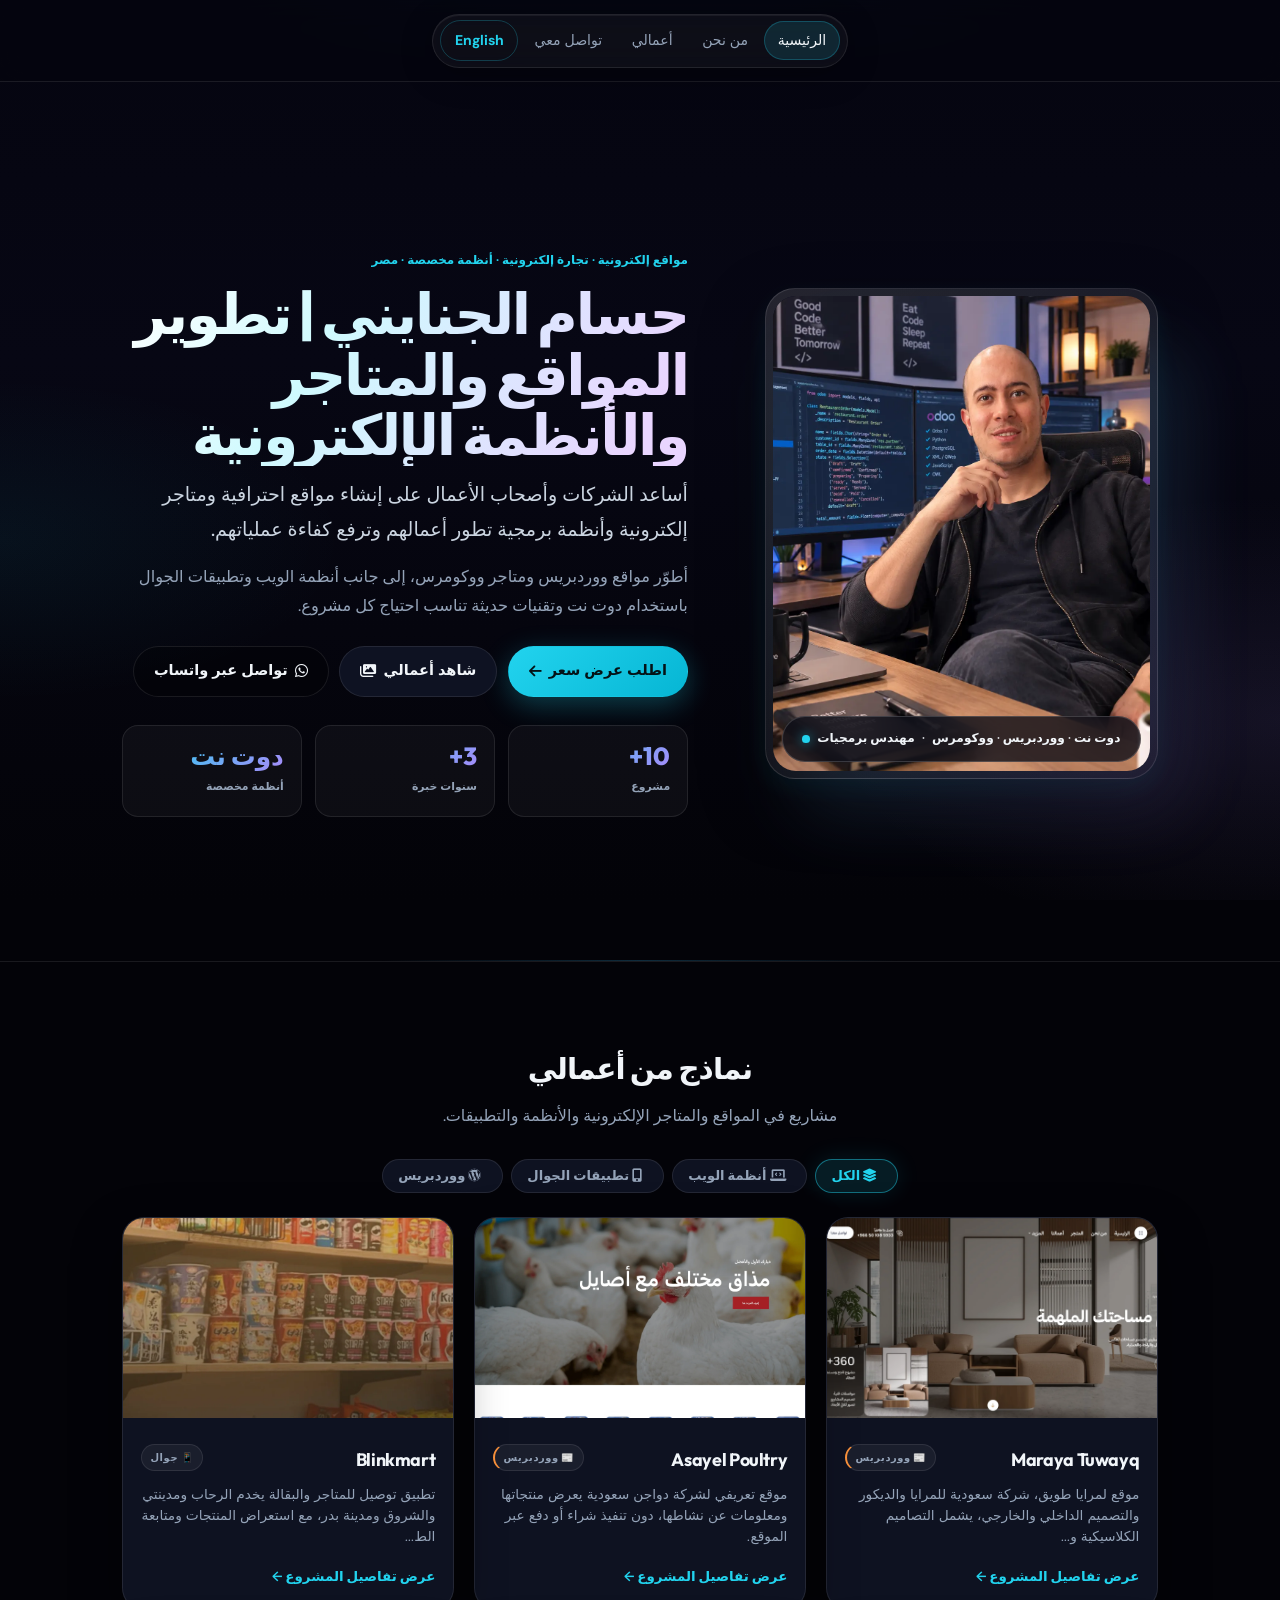
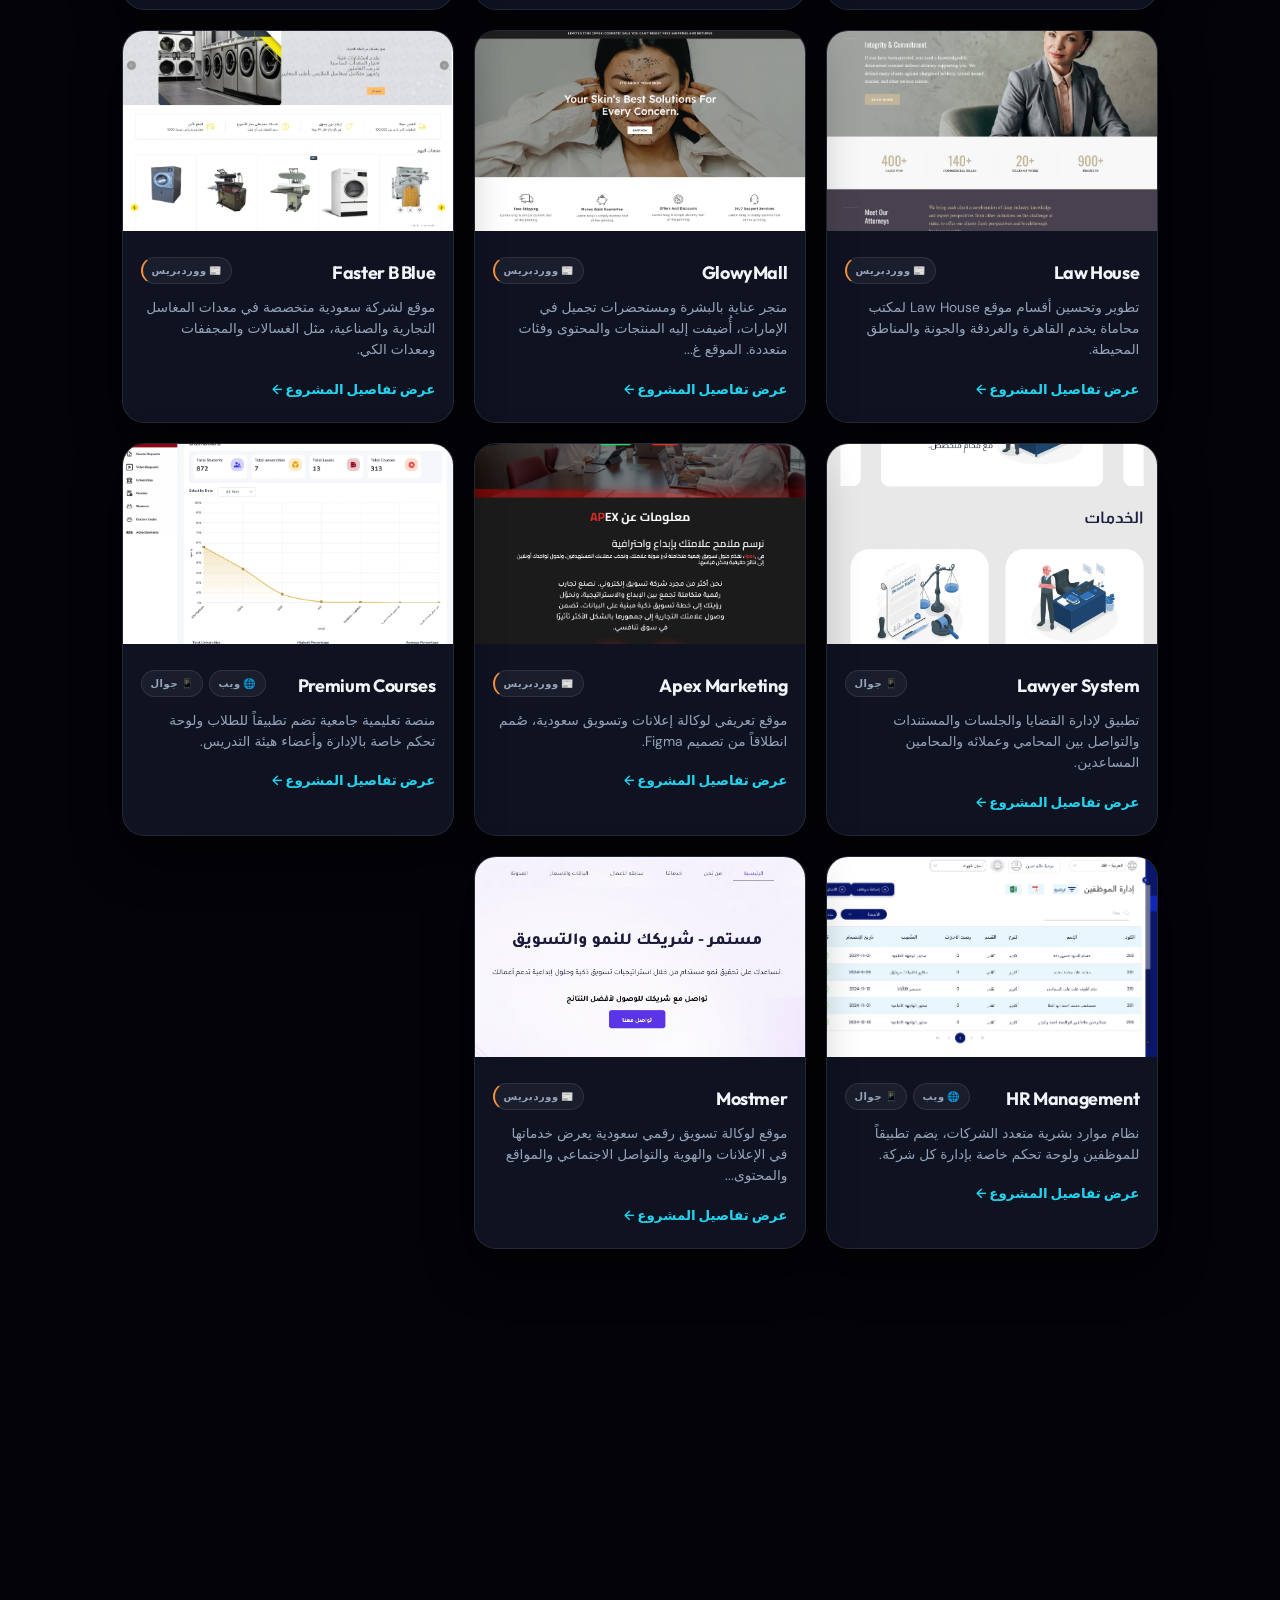
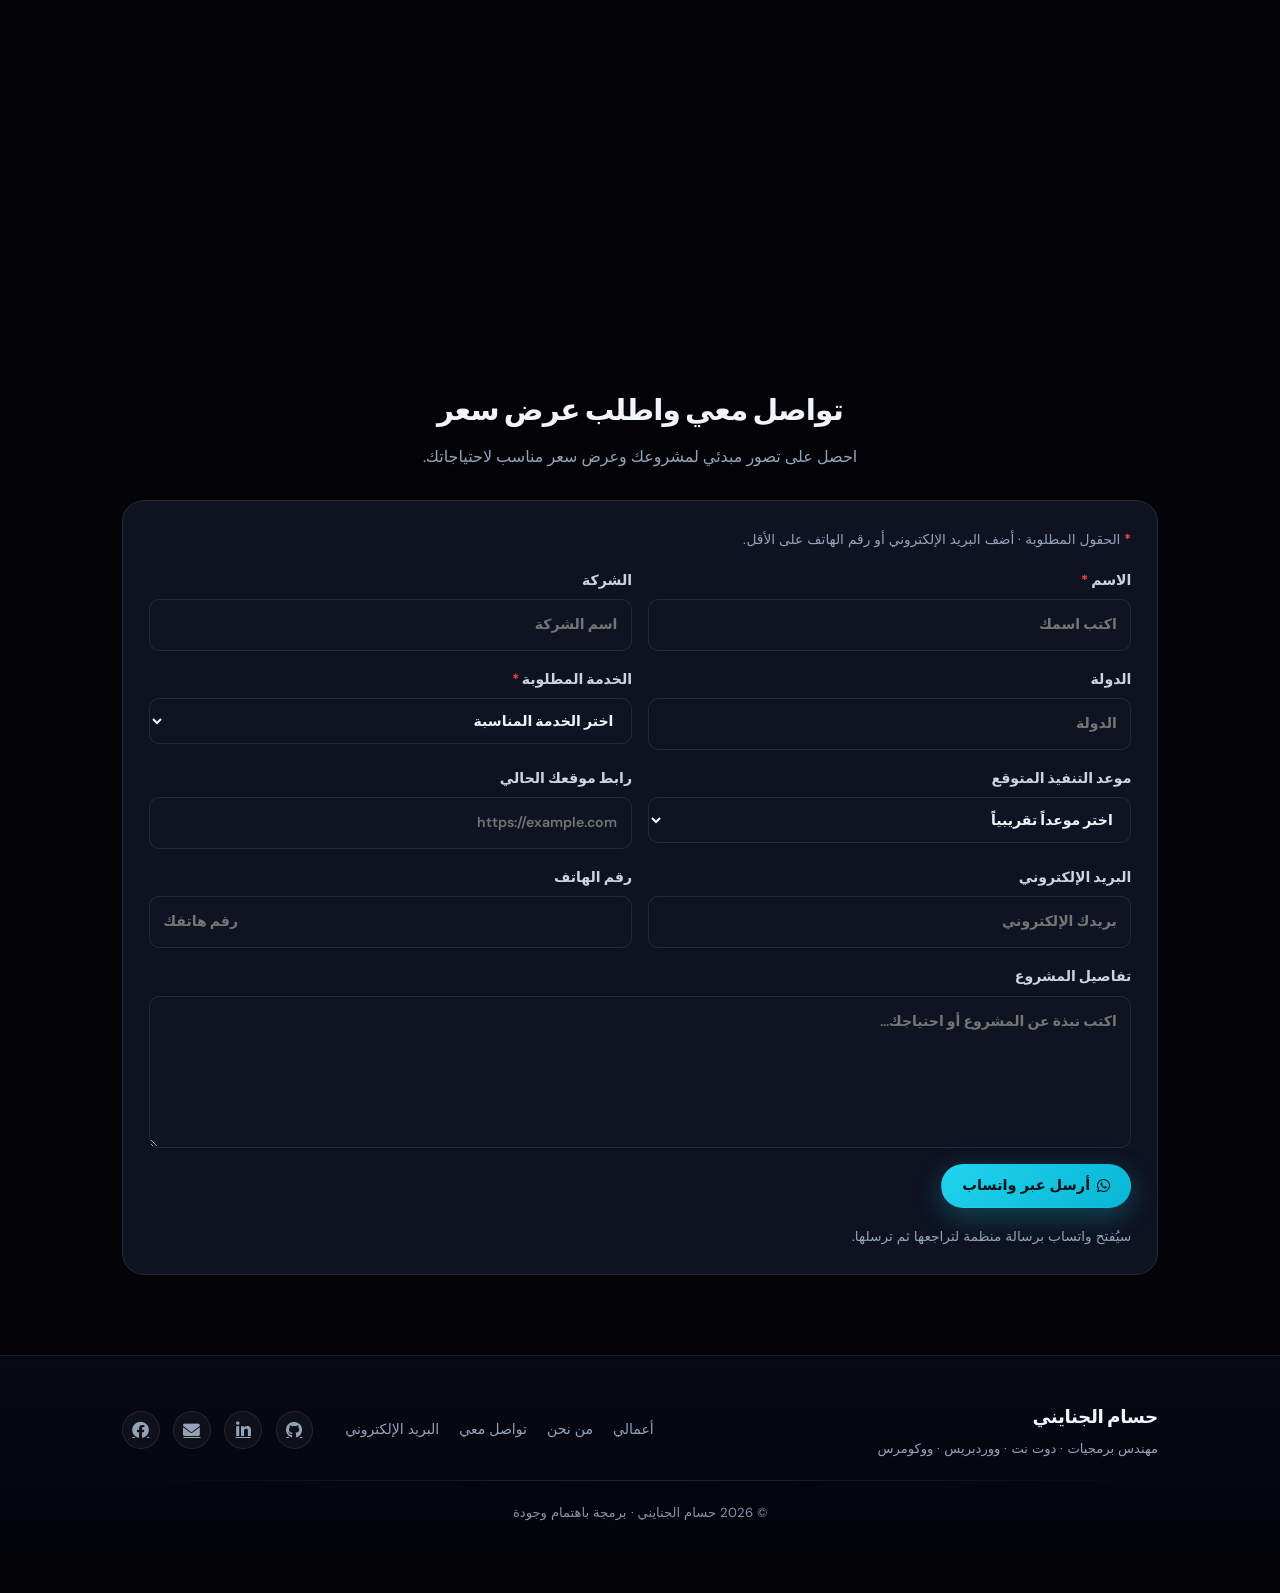
==== commit 050d402b: "Add detailed case studies for Arabic projects and enhance project descriptions" ====
--- a/index.html
+++ b/index.html
@@ -201,17 +201,31 @@
   ];
 
   const arabicProjectDescriptions = {
-    1: "موقع لشركة متخصصة في المرايا والديكور والتصميم الداخلي، مع متجر ومعرض أعمال وجولات بزاوية 360 درجة.",
-    2: "موقع تعريفي لشركة دواجن يعرض المنتجات ومعلومات عن المزارع ومعايير الجودة والسلامة الغذائية.",
-    3: "تطبيق تسوق للبقالة والاحتياجات اليومية مع إمكانية استعراض المنتجات وطلب التوصيل.",
-    4: "موقع لشركة خدمات قانونية مع صفحات مخصصة للخدمات ودعم تعدد اللغات.",
-    6: "متجر إلكتروني لمنتجات التجميل والعناية بالبشرة، إلى جانب منتجات متنوعة.",
-    7: "موقع متخصص في معدات الغسيل التجارية والصناعية وخدماتها.",
-    11: "تطبيق لإدارة القضايا والتواصل مع العملاء ومتابعة المستندات القانونية.",
-    8: "موقع لوكالة تسويق رقمي يعرض خدمات التسويق وتحسين محركات البحث وإدارة المحتوى.",
-    9: "منصة تعليم إلكتروني تضم محتوى للدورات ومتابعة التقدم وتطبيقاً للهواتف.",
-    10: "نظام لإدارة الموارد البشرية يضم واجهة ويب وتطبيقاً للهواتف.",
-    12: "موقع لوكالة تسويق رقمي تعرض خدماتها وحلولها للأعمال."
+    1: "موقع لمرايا طويق، شركة سعودية للمرايا والديكور والتصميم الداخلي والخارجي، يشمل التصاميم الكلاسيكية والعصرية والفلل والواجهات والحدائق.",
+    2: "موقع تعريفي لشركة دواجن سعودية يعرض منتجاتها ومعلومات عن نشاطها، دون تنفيذ شراء أو دفع عبر الموقع.",
+    3: "تطبيق توصيل للمتاجر والبقالة يخدم الرحاب ومدينتي والشروق ومدينة بدر، مع استعراض المنتجات ومتابعة الطلبات.",
+    4: "تطوير وتحسين أقسام موقع Law House لمكتب محاماة يخدم القاهرة والغردقة والجونة والمناطق المحيطة.",
+    6: "متجر عناية بالبشرة ومستحضرات تجميل في الإمارات، أُضيفت إليه المنتجات والمحتوى وفئات متعددة. الموقع غير متاح حالياً بطلب العميل.",
+    7: "موقع لشركة سعودية متخصصة في معدات المغاسل التجارية والصناعية، مثل الغسالات والمجففات ومعدات الكي.",
+    11: "تطبيق لإدارة القضايا والجلسات والمستندات والتواصل بين المحامي وعملائه والمحامين المساعدين.",
+    8: "موقع تعريفي لوكالة إعلانات وتسويق سعودية، صُمم انطلاقاً من تصميم Figma.",
+    9: "منصة تعليمية جامعية تضم تطبيقاً للطلاب ولوحة تحكم خاصة بالإدارة وأعضاء هيئة التدريس.",
+    10: "نظام موارد بشرية متعدد الشركات، يضم تطبيقاً للموظفين ولوحة تحكم خاصة بإدارة كل شركة.",
+    12: "موقع لوكالة تسويق رقمي سعودية يعرض خدماتها في الإعلانات والهوية والتواصل الاجتماعي والمواقع والمحتوى."
+  };
+
+  const arabicCaseStudies = {
+    1: { overview: "مرايا طويق شركة سعودية متخصصة في المرايا والديكور والتصميم الداخلي والخارجي، بما يشمل تصميم الفلل والواجهات والحدائق والمساحات السكنية بطابع كلاسيكي أو عصري.", client: "كان لدى الشركة موقع قائم، لكن تصميمه ومظهر نطاقه لم يكونا بالمستوى المناسب لعرض أعمالها وخدماتها.", need: "تحسين شكل الموقع، وإضافة المحتوى والصور، وإبراز معرض أعمال الشركة بصورة أوضح.", solution: "تخصيص قالب WordPress ليتناسب مع نشاط الشركة، وإعادة تنظيم صفحات الموقع ومحتواه وصوره وتحسين تجربة التصفح.", services: "تخصيص القالب، بناء الصفحات، إدخال المحتوى والصور، وتجهيز معرض الأعمال.", technologies: "WordPress · Elementor · HTML · CSS", result: "أصبح للمشروع مظهر وتجربة استخدام محسّنان مقارنة بالموقع السابق؛ لا تتوفر مؤشرات أداء رقمية موثقة." },
+    2: { overview: "أصيل للدواجن شركة سعودية تعمل في قطاع الدواجن والمنتجات الغذائية.", client: "الشركة أرادت موقعاً تعريفياً لعرض نشاطها ومنتجاتها، ولم يكن المطلوب إنشاء متجر أو إتاحة الشراء عبر الإنترنت.", need: "تقديم المنتجات ومعلومات الشركة في موقع واضح يساعد الزائر على التعرف على النشاط.", solution: "تنفيذ موقع تعريفي باستخدام قالب مجاني اختاره العميل، مع إدراج المنتجات وتحسين تنظيم المحتوى وتجربة التصفح.", services: "تهيئة الموقع، إدخال المنتجات والمحتوى، تحسين تجربة المستخدم، وتحسين محركات البحث الأساسي (SEO).", technologies: "WordPress · HTML · CSS", result: "موقع تعريفي قائم يعرض الشركة ومنتجاتها؛ لا توجد بيانات أداء رقمية موثقة." },
+    3: { overview: "Blinkmart تطبيق للمتاجر والبقالة والتوصيل، خدم مناطق الرحاب ومدينتي والشروق ومدينة بدر.", client: "كان المشروع تطبيق جوال موجهاً للعملاء مع وظائف إدارية لإدارة الطلبات والتشغيل.", need: "توفير تجربة لطلب البقالة والمنتجات ومتابعة الطلبات ضمن نطاق التوصيل المحدد.", solution: "المشاركة في المشروع من مرحلة تصميم Figma وعرضه على العميل إلى متابعة التنفيذ وإدارة التواصل والتعامل مع المشكلات والاحتياجات، مع تولي تطوير الـ Backend.", services: "تطوير Backend، متابعة المشروع وإدارة التواصل مع العميل، ومعالجة الأخطاء والطلبات خلال مراحل العمل.", technologies: "ASP.NET · تقنيات تطبيق الجوال حسب تنفيذ الفريق", result: "التطبيق متاح عبر متاجر التطبيقات؛ الرابط المتوفر هنا لـ Google Play. لا تتوفر أرقام موثقة عن الطلبات أو الأداء." },
+    4: { overview: "Law House مكتب محاماة يعمل في القاهرة والغردقة والجونة والمناطق المحيطة بها.", client: "كان لدى المكتب موقع قائم، واحتاج إلى تحسين خدمات وأقسام محددة فيه.", need: "تطوير أجزاء من الموقع وتقديم معلومات المكتب وخدماته للزوار باللغتين العربية والإنجليزية.", solution: "تحسين الأقسام والصفحات المطلوبة في الموقع القائم وتنفيذ التعديلات المتفق عليها باللغتين.", services: "تطوير وتحسين صفحات وأقسام الموقع متعدد اللغات.", technologies: "WordPress · HTML · CSS", result: "التعديلات متاحة على الموقع المباشر؛ لا تتوفر مؤشرات أداء رقمية موثقة." },
+    6: { overview: "GlowyMall مشروع متجر لمنتجات العناية بالبشرة ومستحضرات التجميل في الإمارات، مع فئات منتجات متعددة.", client: "لم يكن لدى العميل متجر إلكتروني قائم، وكان يحتاج إلى إطلاق متجر لعرض المنتجات وبيعها.", need: "إنشاء متجر يضم المنتجات والمحتوى وينظم الفئات المتنوعة بطريقة واضحة.", solution: "إنشاء متجر إلكتروني وإضافة المحتوى والمنتجات وتنظيم الفئات لتسهيل تصفحها.", services: "إعداد المتجر وإدخال المحتوى والمنتجات وتنظيم التصنيفات.", technologies: "WordPress · WooCommerce · HTML · CSS", result: "المتجر غير متاح حالياً بناءً على طلب العميل؛ يمكن مشاهدة صور المشروع فقط. لا توجد نتائج أداء موثقة." },
+    7: { overview: "Faster B Blue شركة سعودية متخصصة في معدات المغاسل التجارية والصناعية، بما يشمل الغسالات والمجففات ومعدات الكي.", client: "لم يكن لدى الشركة موقع إلكتروني، وكانت بحاجة إلى حضور رقمي يعرّف بنشاطها ومعداتها وخدماتها.", need: "إنشاء موقع كامل يعرض تخصص الشركة ومنتجاتها ومعلوماتها للعملاء.", solution: "بناء موقع الشركة باستخدام WordPress وتهيئة الصفحات والمحتوى لعرض معدات المغاسل بصورة منظمة.", services: "إنشاء الموقع، بناء الصفحات، وإعداد المحتوى والعرض المتجاوب.", technologies: "WordPress · Elementor · HTML · CSS", result: "الموقع متاح عبر رابط العرض؛ لا تتوفر مؤشرات أداء رقمية موثقة." },
+    8: { overview: "Apex Marketing وكالة إعلانات وتسويق سعودية تقدم خدمات التسويق وتحسين محركات البحث.", client: "الوكالة أرادت موقعاً تعريفياً، وبدأ تنفيذ المشروع بتصميم على Figma من الصفر.", need: "تحويل التصميم إلى موقع فعلي يعرض الوكالة وخدماتها.", solution: "تنفيذ الموقع انطلاقاً من تصميم Figma، مع تهيئة الصفحات والمحتوى على WordPress.", services: "تصميم الموقع على Figma من البداية، ثم تنفيذ التصميم وبناء الصفحات وإعدادها للنشر.", technologies: "WordPress · Elementor · HTML · CSS", result: "الموقع التعريفي متاح عبر رابط العرض؛ لا تتوفر بيانات أداء رقمية موثقة." },
+    9: { overview: "Premium Courses منصة تعليمية لطلاب الجامعات، تجمع بين تطبيق للطلاب ولوحة تحكم للإدارة وأعضاء هيئة التدريس.", client: "تحتاج المنصة إلى إدارة الكورسات والمحاضرات وملفات PDF والاختبارات ومتابعة الطلاب وتقدمهم الدراسي.", need: "دعم أدوار الطلاب والإدارة والدكاترة أو المعيدين، مع إتاحة إدارة المحتوى والاختبارات والطلاب.", solution: "تطوير الـ Backend الذي يدعم التطبيق ولوحة التحكم وإدارة الكورسات والمحاضرات والاختبارات ومتابعة الطلاب.", services: "تطوير Backend وقواعد البيانات ووظائف المنصة التعليمية ومتابعة الطلاب.", technologies: "ASP.NET · SQL Server · تطبيق جوال ولوحة تحكم ويب", result: "الرابط العام المتاح يعرض تطبيق الطلاب فقط. لوحة تحكم الإدارة وأعضاء هيئة التدريس خاصة بالعميل وغير معروضة للعامة." },
+    10: { overview: "نظام لإدارة الموارد البشرية يخدم عدة شركات، مع تطبيق للموظفين ولوحة تحكم للإدارة والموارد البشرية.", client: "كل شركة تدير موظفيها من خلال حسابها وإدارة الموارد البشرية التابعة لها ضمن نظام متعدد الشركات (Multi-tenant).", need: "توفير إدارة مركزية للشركات والموظفين مع تطبيق للموظفين ووظائف متابعة أساسية للموارد البشرية.", solution: "المشاركة كمدير مشروع ومطور Backend في بناء النظام متعدد الشركات وتطوير واجهات API وربط وظائفه.", services: "إدارة المشروع وتطوير Backend وقواعد البيانات والتنسيق لمتطلبات الشركات.", technologies: "ASP.NET · SQL Server · تطبيق جوال · لوحة تحكم ويب", result: "التطبيق متاح على Google Play؛ وتوجد نسخة على App Store بحسب معلومات المشروع. النظام قيد التطوير حالياً من المشتري للتوسع في السوق السعودي، ولوحة التحكم خاصة وتُعرض للعميل فقط." },
+    11: { overview: "تطبيق جوال للمحامي وعملائه والمحامين المساعدين في مكتبه.", client: "النظام مخصص لمكتب محاماة واحد (Single-vendor)، وليس منصة متعددة المكاتب.", need: "إدارة القضايا والجلسات والتنبيهات والمستندات، وإتاحة دخول العملاء لمتابعة قضاياهم عند الحاجة.", solution: "تطوير API التي تدعم التطبيق ووظائف القضايا والجلسات والمستندات وصلاحيات المحامي ومساعديه وعملائه.", services: "تطوير Backend وواجهات API لتطبيق إدارة القضايا.", technologies: "واجهات API وBackend · التقنية التفصيلية غير محددة في المعلومات المتاحة.", result: "التطبيق متاح عبر Google Play وApp Store بحسب معلومات المشروع؛ لا تتوفر مؤشرات أداء موثقة." },
+    12: { overview: "Mostmer وكالة تسويق رقمي سعودية تقدم خدمات الإعلانات والهوية والتصميم وإدارة منصات التواصل والمواقع وتسويق المحتوى.", client: "كان لدى الوكالة تصميم موقع على Figma وأرادت تحويله إلى موقع فعلي.", need: "عرض خدمات الوكالة المتنوعة ضمن موقع متناسق مع التصميم المعتمد.", solution: "تحويل تصميم Figma إلى موقع WordPress وبناء الصفحات المتفق عليها.", services: "تنفيذ التصميم على WordPress، بناء الصفحات، وتهيئة المحتوى.", technologies: "WordPress · Elementor", result: "الموقع متاح عبر رابط العرض؛ لا تتوفر مؤشرات أداء رقمية موثقة." }
   };
 
   // ------------------- MODAL & SLIDER LOGIC ------------------
@@ -246,21 +260,21 @@
     modalTitle.innerText = project.name;
     modalSliderImg.alt = `لقطة من مشروع ${project.name}`;
     const isArabic = document.documentElement.lang === "ar";
-    let details = project.caseStudy || {
-      client: isArabic ? arabicProjectDescriptions[project.id] : project.description,
-      need: isArabic ? "تقديم المعلومات أو الخدمة الأساسية للمستخدمين عبر تجربة رقمية واضحة." : "Present the core information or service through a clear digital experience.",
-      solution: isArabic ? "موقع أو تطبيق يعرض الوظائف والمحتوى الظاهرين في صور المشروع." : "A website or app showcasing the features and content visible in the project images.",
-      services: isArabic ? "المعلومات التفصيلية عن نطاق مساهمتي غير متاحة حالياً." : "Detailed information about my contribution is not currently available.",
-      technologies: isArabic ? (project.categories.includes("wordpress") ? "ووردبريس" : project.categories.includes("web") ? "ASP.NET Core · دوت نت · ويب" : "تطبيق جوال") : (project.categories.includes("wordpress") ? "WordPress" : project.categories.includes("web") ? "ASP.NET Core · Web" : "Mobile app"),
-      result: isArabic ? "لا تتوفر بيانات موثقة عن نتائج الأداء." : "Verified performance results are not available."
+    const details = arabicCaseStudies[project.id] || project.caseStudy || {
+      overview: arabicProjectDescriptions[project.id] || project.description,
+      client: "تفاصيل نشاط العميل غير متاحة حالياً.",
+      need: "تقديم المعلومات أو الخدمة الأساسية للمستخدمين عبر تجربة رقمية واضحة.",
+      solution: "موقع أو تطبيق يعرض الوظائف والمحتوى الظاهرين في صور المشروع.",
+      services: "المعلومات التفصيلية عن نطاق مساهمتي غير متاحة حالياً.",
+      technologies: project.categories.includes("wordpress") ? "ووردبريس" : project.categories.includes("web") ? "ASP.NET Core · دوت نت · ويب" : "تطبيق جوال",
+      result: "لا تتوفر بيانات موثقة عن نتائج الأداء."
     };
-    if (isArabic && project.caseStudy) details = { client: "متجر إلكتروني لمنتجات التجميل والعناية بالبشرة، إلى جانب منتجات متنوعة.", need: "عرض فئات متعددة من المنتجات ضمن تجربة تسوق واضحة وسهلة التصفح.", solution: "تنظيم عرض المتجر ومحتواه لتسهيل استكشاف المنتجات والتنقل بين الأقسام.", services: "تطوير متجر إلكتروني باستخدام ووردبريس.", technologies: "ووردبريس · ووكومرس", result: "لا تتوفر بيانات موثقة عن نتائج الأداء." };
     const demoLink = document.getElementById("modalDemoLink");
     demoLink.href = project.demoUrl || "#";
     demoLink.hidden = !project.demoUrl;
     demoLink.innerHTML = isArabic ? '<i class="fas fa-external-link-alt" aria-hidden="true"></i> شاهد الموقع' : '<i class="fas fa-external-link-alt" aria-hidden="true"></i> View Live Demo';
     const labels = isArabic ? ["نبذة عن العميل", "احتياج المشروع", "الحل", "الخدمات المقدمة", "التقنيات", "النتائج"] : ["About the client", "The need", "The solution", "Services provided", "Technologies", "Results"];
-    modalDescription.innerHTML = `<p class="case-study-intro">${isArabic ? arabicProjectDescriptions[project.id] : project.description}</p><div class="case-study-grid">${[[labels[0], details.client],[labels[1], details.need],[labels[2], details.solution],[labels[3], details.services],[labels[4], details.technologies],[labels[5], details.result]].map(([title, value]) => `<section class="case-study-item"><h3>${title}</h3><p>${value}</p></section>`).join("")}</div>`;
+    modalDescription.innerHTML = `<p class="case-study-intro">${details.overview || (isArabic ? arabicProjectDescriptions[project.id] : project.description)}</p><div class="case-study-grid">${[[labels[0], details.client],[labels[1], details.need],[labels[2], details.solution],[labels[3], details.services],[labels[4], details.technologies],[labels[5], details.result]].map(([title, value]) => `<section class="case-study-item"><h3>${title}</h3><p>${value}</p></section>`).join("")}</div>`;
     const catMap = isArabic ? { web: "🌐 ويب", mobile: "📱 تطبيق جوال", wordpress: "📰 ووردبريس" } : { web: "🌐 Web App", mobile: "📱 Mobile App", wordpress: "📰 WordPress" };
     modalCategoriesContainer.innerHTML = project.categories.map(cat => `<span class="cat-badge ${cat === 'wordpress' ? 'wordpress' : ''}">${catMap[cat] || cat}</span>`).join('');
     currentProjectImages = [...project.images];
